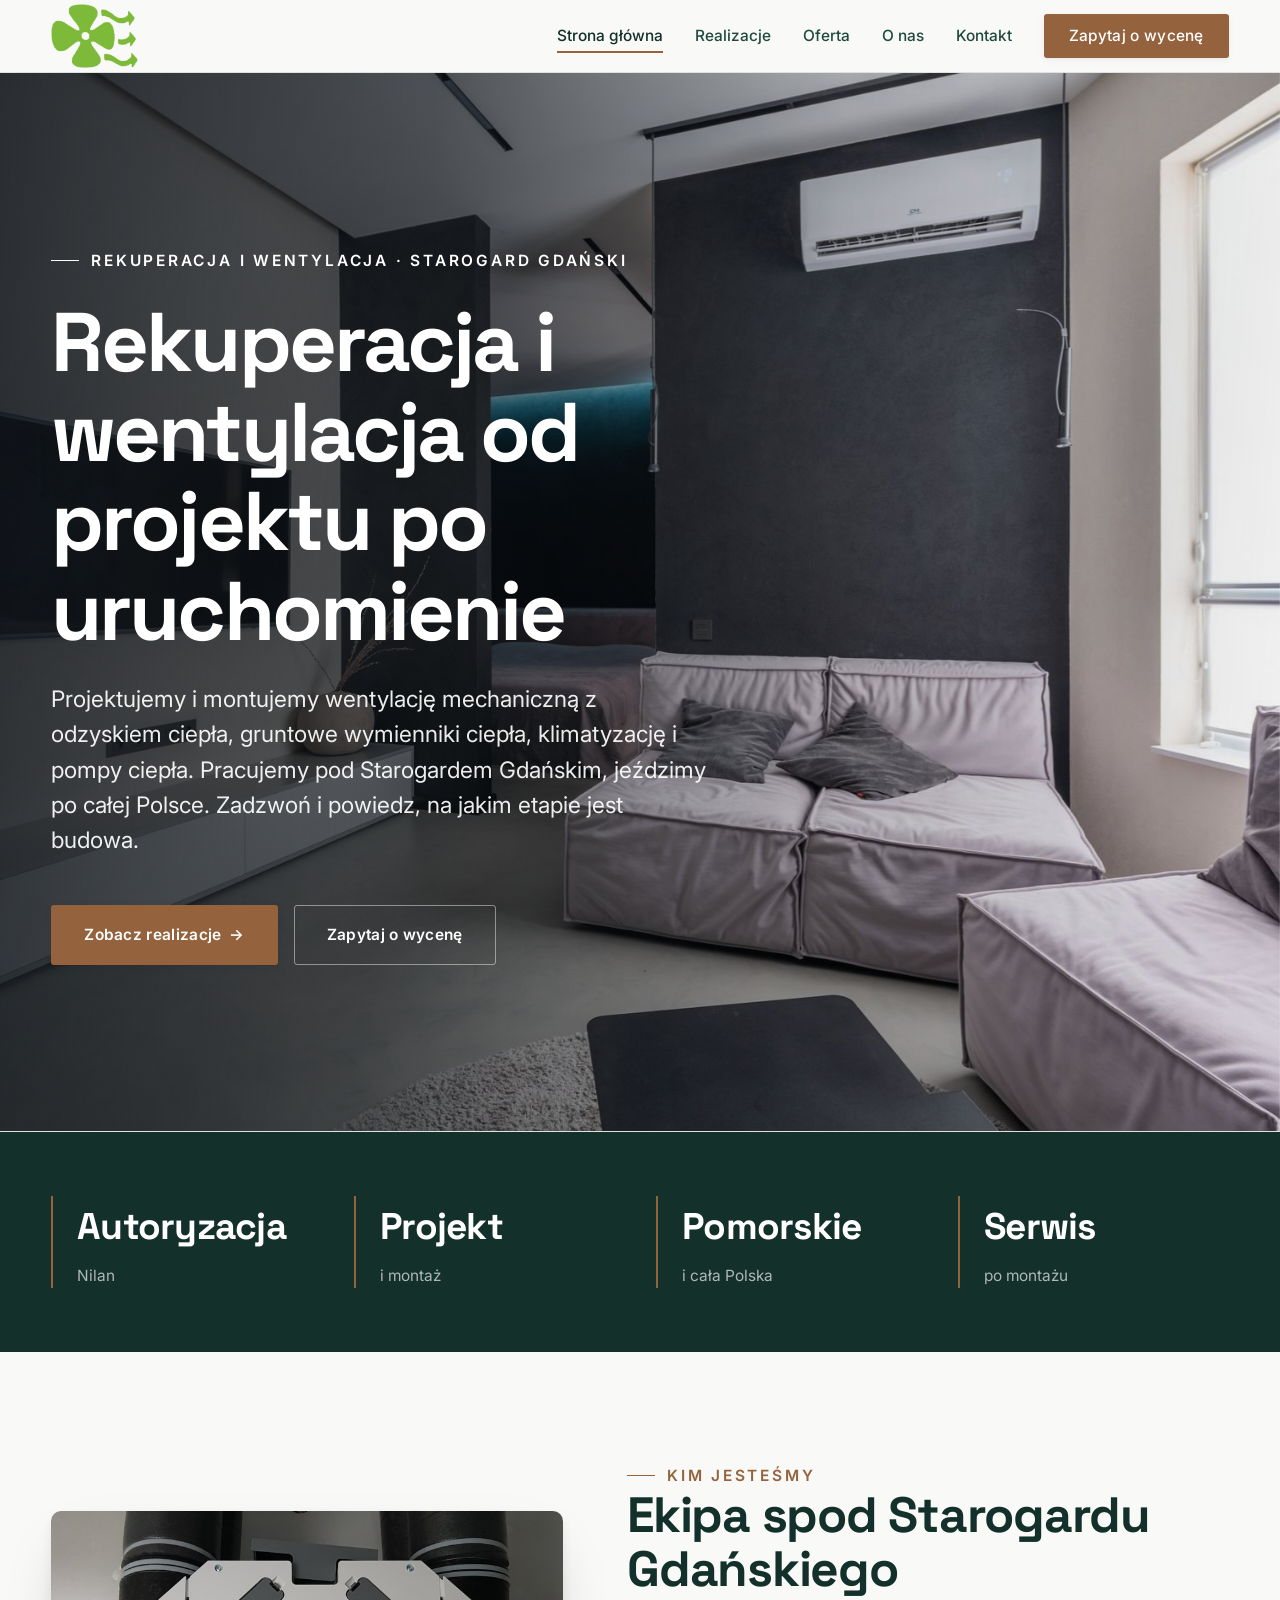
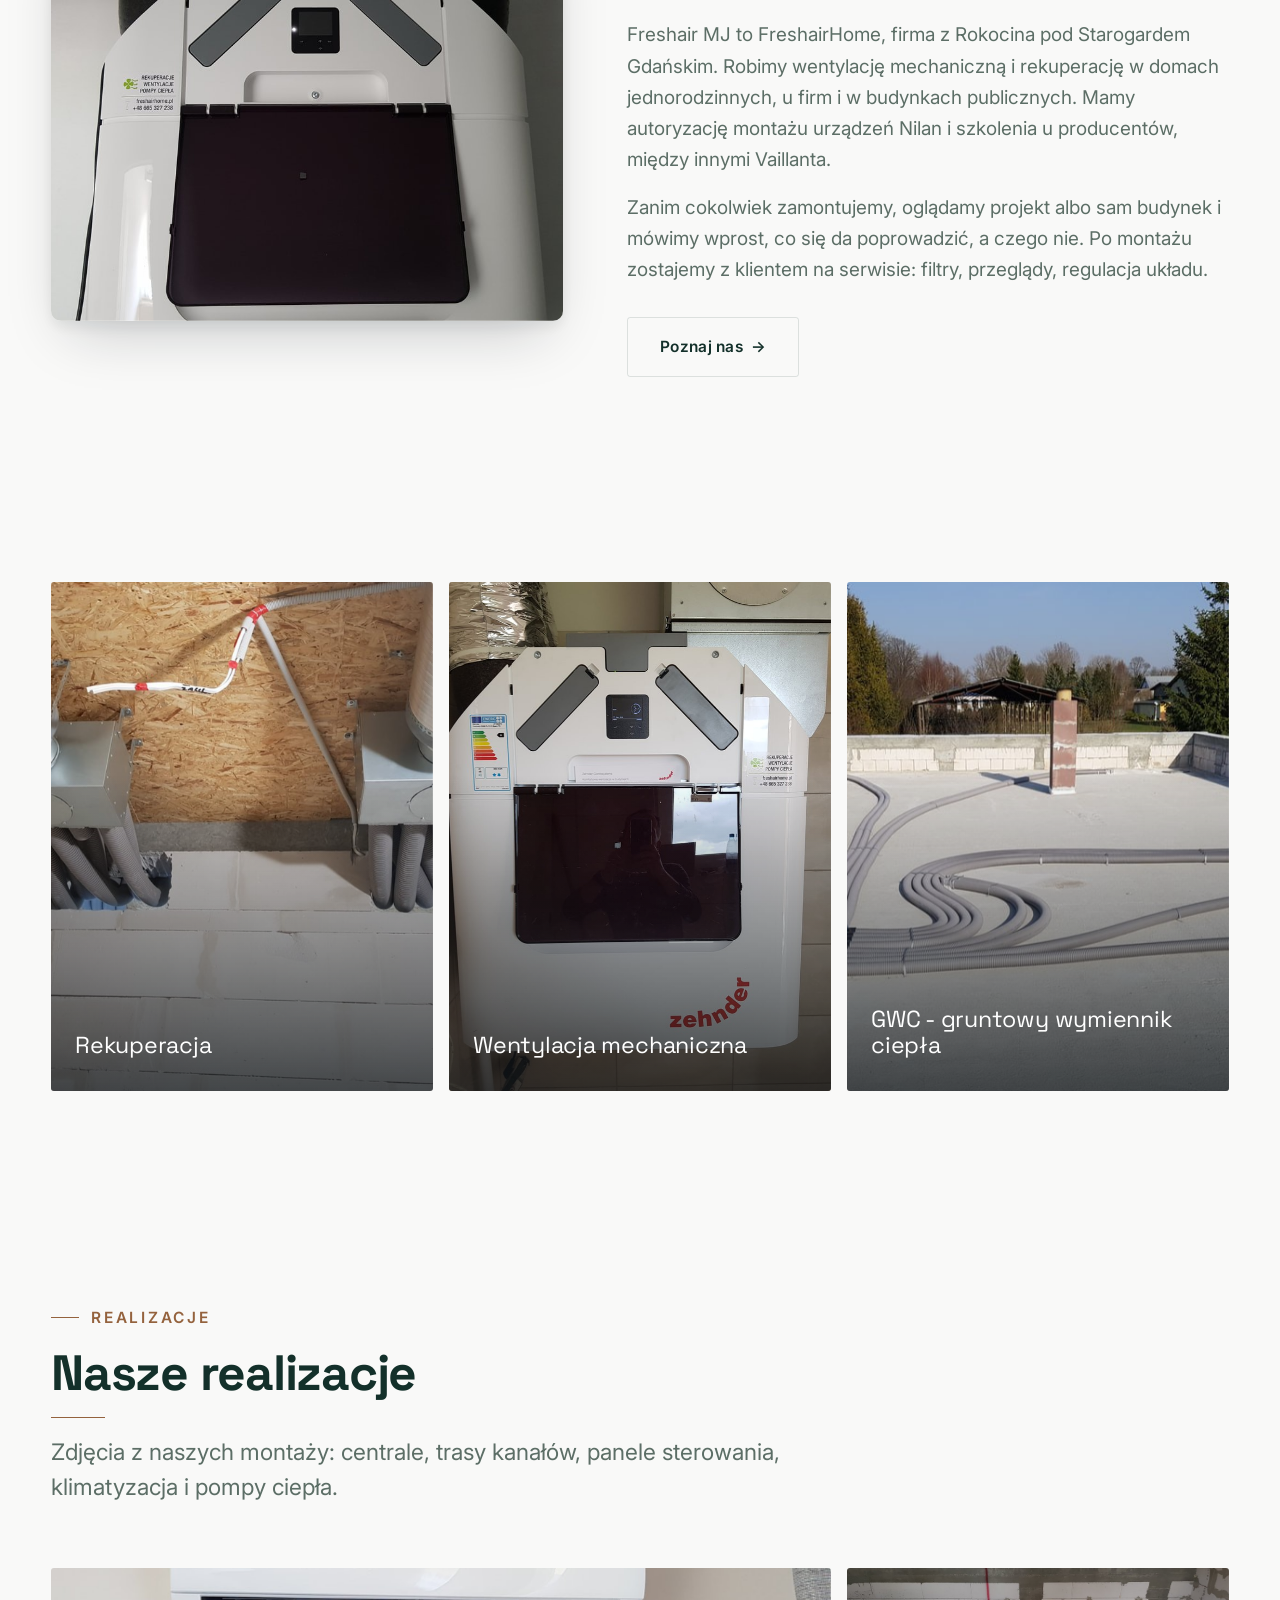
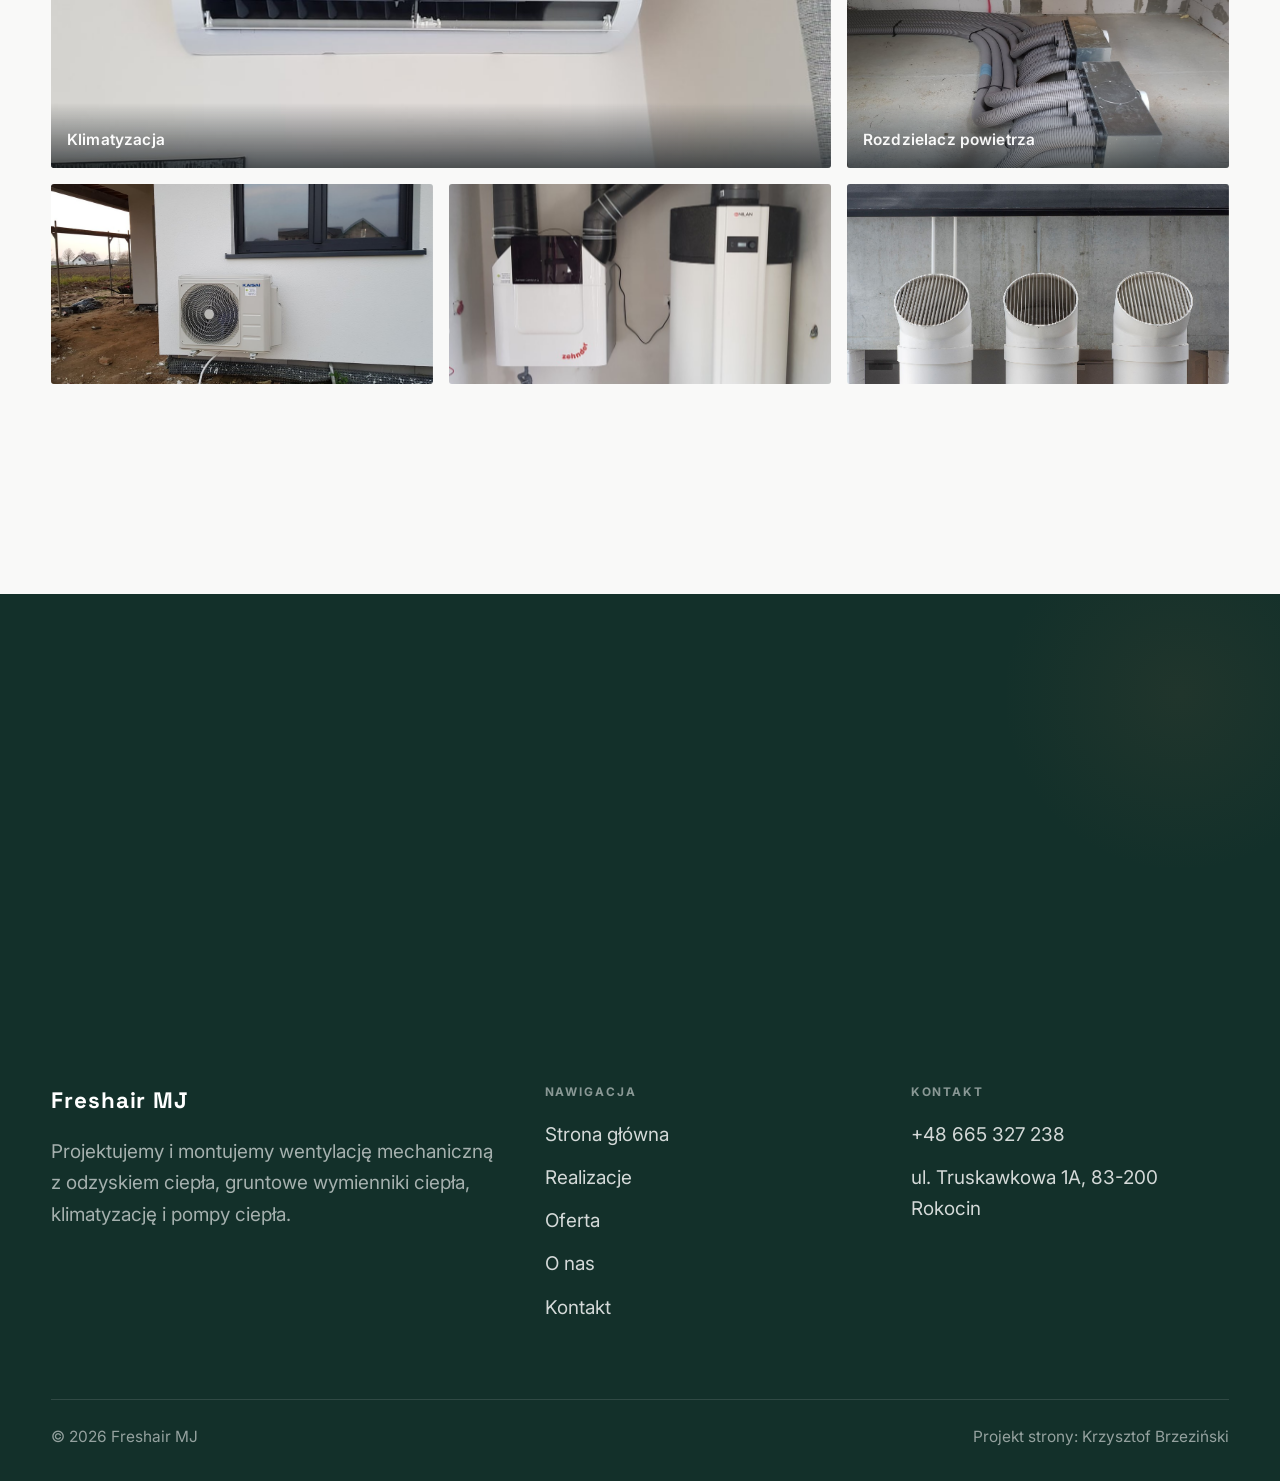
==== index.html @ 2f0b82db "Strona demo: freshair-mj" ====
<!DOCTYPE html>
<html lang="pl">
<head>
<meta charset="UTF-8">
<meta name="viewport" content="width=device-width, initial-scale=1.0">
<title>Freshair MJ - rekuperacja, wentylacja, klimatyzacja · Starogard Gdański</title>
<meta name="description" content="FreshairHome (Przedsiębiorstwo MJ FreshAir) z Rokocina pod Starogardem Gdańskim: projekt i montaż rekuperacji, wentylacji mechanicznej, GWC, klimatyzacji domowej i pomp ciepła. Autoryzowany montaż Nilan, centrale Zehnder. Telefon: +48 665 327 238.">
<link rel="preconnect" href="https://fonts.googleapis.com">
<link rel="preconnect" href="https://fonts.gstatic.com" crossorigin>
<link href="https://fonts.googleapis.com/css2?family=Space+Grotesk:wght@500;600;700&family=Inter:wght@400;500;600&display=swap" rel="stylesheet">
<link rel="stylesheet" href="assets/styles.css">
</head>
<body>

<header class="nav">
  <div class="wrap nav-inner">
    <a class="brand brand-has-logo" href="index.html"><img class="brand-logo" src="img/logo.png" alt="Freshair MJ"></a>
    <nav class="nav-links">
      <a href="index.html" class="active">Strona główna</a>
      <a href="realizacje.html">Realizacje</a>
      <a href="oferta.html">Oferta</a>
      <a href="o-nas.html">O nas</a>
      <a href="kontakt.html">Kontakt</a>
      <a href="kontakt.html" class="btn btn-accent">Zapytaj o wycenę</a>
    </nav>
    <button class="nav-toggle" aria-label="Menu"><span></span><span></span><span></span></button>
  </div>
</header>

<section class="hero-cine">
  <img src="img/hero.jpg" alt="Freshair MJ - Rekuperacja i wentylacja od projektu po uruchomienie">
  <div class="wrap">
    <div class="hero-copy">
      <span class="eyebrow">Rekuperacja i wentylacja · Starogard Gdański</span>
      <h1>Rekuperacja i wentylacja od projektu po uruchomienie</h1>
      <p class="lead">Projektujemy i montujemy wentylację mechaniczną z odzyskiem ciepła, gruntowe wymienniki ciepła, klimatyzację i pompy ciepła. Pracujemy pod Starogardem Gdańskim, jeździmy po całej Polsce. Zadzwoń i powiedz, na jakim etapie jest budowa.</p>
      <div class="hero-actions">
        <a href="realizacje.html" class="btn btn-accent">Zobacz realizacje <span class="arr">→</span></a>
        <a href="kontakt.html" class="btn btn-ghost" style="color:#fff;border-color:rgba(255,255,255,.45)">Zapytaj o wycenę</a>
      </div>
    </div>
  </div>
</section>
<section class="strip" style="padding-block:0">
  <div class="wrap">
    <div class="item reveal"><div class="k">Autoryzacja</div><div class="v">Nilan</div></div>
    <div class="item reveal"><div class="k">Projekt</div><div class="v">i montaż</div></div>
    <div class="item reveal"><div class="k">Pomorskie</div><div class="v">i cała Polska</div></div>
    <div class="item reveal"><div class="k">Serwis</div><div class="v">po montażu</div></div>
  </div>
</section>
<section>
  <div class="wrap split">
    <div class="split-art reveal"><img src="img/g1.jpg" alt="Freshair MJ - realizacja" loading="lazy"></div>
    <div class="split-copy reveal">
      <span class="eyebrow">Kim jesteśmy</span>
      <h2>Ekipa spod Starogardu Gdańskiego</h2>
      <p class="muted">Freshair MJ to FreshairHome, firma z Rokocina pod Starogardem Gdańskim. Robimy wentylację mechaniczną i rekuperację w domach jednorodzinnych, u firm i w budynkach publicznych. Mamy autoryzację montażu urządzeń Nilan i szkolenia u producentów, między innymi Vaillanta.</p>
      <p class="muted">Zanim cokolwiek zamontujemy, oglądamy projekt albo sam budynek i mówimy wprost, co się da poprowadzić, a czego nie. Po montażu zostajemy z klientem na serwisie: filtry, przeglądy, regulacja układu.</p>
      <a href="o-nas.html" class="btn btn-ghost">Poznaj nas <span class="arr">→</span></a>
    </div>
  </div>
</section>
<section class="gateways-band">
  <div class="wrap">
    <div class="gateways">
      <a href="oferta.html" class="gateway reveal"><img src="img/g2.jpg" alt="Rekuperacja" loading="lazy"><span class="g-ttl">Rekuperacja</span></a>
      <a href="oferta.html" class="gateway reveal"><img src="img/g3.jpg" alt="Wentylacja mechaniczna" loading="lazy"><span class="g-ttl">Wentylacja mechaniczna</span></a>
      <a href="oferta.html" class="gateway reveal"><img src="img/g4.jpg" alt="GWC - gruntowy wymiennik ciepła" loading="lazy"><span class="g-ttl">GWC - gruntowy wymiennik ciepła</span></a>
    </div>
  </div>
</section>
<section>
  <div class="wrap">
    <div class="head reveal">
      <span class="eyebrow">Realizacje</span>
      <h2>Nasze realizacje</h2>
      <p>Zdjęcia z naszych montaży: centrale, trasy kanałów, panele sterowania, klimatyzacja i pompy ciepła.</p>
    </div>
    <div class="gallery">
      <div class="tile t-two3 reveal"><img src="img/g5.jpg" alt="Klimatyzacja" loading="lazy"><div class="cap">Klimatyzacja</div></div>
      <div class="tile t-third reveal"><img src="img/g6.jpg" alt="Rozdzielacz powietrza" loading="lazy"><div class="cap">Rozdzielacz powietrza</div></div>
      <div class="tile t-third reveal"><img src="img/g7.jpg" alt="Freshair MJ" loading="lazy"></div>
      <div class="tile t-third reveal"><img src="img/g8.jpg" alt="Freshair MJ" loading="lazy"></div>
      <div class="tile t-third reveal"><img src="img/g9.jpg" alt="Freshair MJ" loading="lazy"></div>
    </div>
    <div style="margin-top:var(--space-7)" class="reveal"><a href="realizacje.html" class="btn btn-accent">Pełna galeria <span class="arr">→</span></a></div>
  </div>
</section>
<section class="cta">
  <div class="wrap">
    <div class="reveal">
      <span class="eyebrow">Współpraca</span>
      <h2>Zacznijmy od krótkiej rozmowy.</h2>
      <p>Napisz lub zadzwoń - powiemy, co i jak, bez zobowiązań.</p>
    </div>
    <div class="cta-actions reveal">
      <a href="kontakt.html" class="btn btn-light">Zapytaj o wycenę <span class="arr">→</span></a>
      <a href="tel:+48665327238" class="btn btn-ghost" style="color:#fff;border-color:rgba(255,255,255,.3)">+48 665 327 238</a>
    </div>
  </div>
</section>

<footer>
  <div class="wrap">
    <div class="foot-grid">
      <div class="foot-brand">
        <div class="name">Freshair MJ</div>
        <p>Projektujemy i montujemy wentylację mechaniczną z odzyskiem ciepła, gruntowe wymienniki ciepła, klimatyzację i pompy ciepła.</p>
      </div>
      <div class="foot-col">
        <h4>Nawigacja</h4>
        <a href="index.html">Strona główna</a>
        <a href="realizacje.html">Realizacje</a>
        <a href="oferta.html">Oferta</a>
        <a href="o-nas.html">O nas</a>
        <a href="kontakt.html">Kontakt</a>
      </div>
      <div class="foot-col">
        <h4>Kontakt</h4>
        <a href="tel:+48665327238">+48 665 327 238</a>
        <p>ul. Truskawkowa 1A, 83-200 Rokocin</p>
      </div>
    </div>
    <div class="foot-bot">
      <span>© 2026 Freshair MJ</span>
      <span>Projekt strony: Krzysztof Brzeziński</span>
    </div>
  </div>
</footer>


<script src="assets/main.js"></script>
</body>
</html>
---- assets/styles.css ----
/* ============================================================
   STOLBASZ — premium, architektoniczny B2B fit-out
   Jasna paleta, zero brązu. System wg premium-web-craft.
   Projekt strony: Krzysztof Brzeziński
   ============================================================ */

:root{
  /* PALETA — jasna, architektoniczna, chłodna */
  --paper:#F2F9F4;          /* główne tło */
  --paper-2:#E0EFE6;        /* sekcje alternatywne (chłodny jasny szary) */
  --paper-3:#E0EFE6;        /* delikatne wypełnienia */
  --ink:#13302A;            /* tekst główny — chłodny grafit */
  --ink-soft:#1F4A3E;       /* nagłówki drugorzędne */
  --muted:#5C6E66;          /* tekst poboczny */
  --line:rgba(19,48,42,.12);/* hairline */
  --accent:#1FA866;         /* stonowany petrol-slate — jedyny akcent */
  --accent-d:#168A52;
  --accent-soft:rgba(31,168,102,.10);
  --dark:#13302A;           /* sekcje ciemne (stopka/CTA) */

  /* ODSTĘPY — skala 4/8 */
  --space-1:4px; --space-2:8px; --space-3:12px; --space-4:16px; --space-5:24px;
  --space-6:32px; --space-7:48px; --space-8:64px; --space-9:96px; --space-10:128px;

  /* TYPOGRAFIA — fluid clamp() (skala podbita 16.07.2026: większe, czytelniejsze litery — uwaga Adama) */
  --text-sm:clamp(.9rem,.87rem + .12vw,1rem);
  --text-base:clamp(1.08rem,1.04rem + .18vw,1.2rem);
  --text-lg:clamp(1.24rem,1.15rem + .34vw,1.44rem);
  --text-h3:clamp(1.34rem,1.22rem + .55vw,1.66rem);
  --text-h2:clamp(2.1rem,1.66rem + 2.1vw,3.1rem);
  --text-h1:clamp(2.9rem,2.1rem + 4vw,5.1rem);

  /* PROMIENIE — architektoniczne, raczej ostre */
  --r-sm:3px; --r-md:6px; --r-lg:10px;

  /* RUCH */
  --ease:cubic-bezier(.25,.46,.45,.94); --dur:.24s;

  /* CIENIE — miękkie, warstwowe */
  --sh-sm:0 1px 2px rgba(16,24,32,.04), 0 2px 8px rgba(16,24,32,.05);
  --sh-md:0 2px 6px rgba(16,24,32,.05), 0 12px 28px -8px rgba(16,24,32,.12);
  --sh-lg:0 6px 14px rgba(16,24,32,.07), 0 26px 56px -18px rgba(16,24,32,.22);

  --hairline:1px solid var(--line);

  --font-display:'Space Grotesk','Inter',sans-serif;
  --font-body:'Inter',sans-serif;
}

*{box-sizing:border-box;margin:0;padding:0}
html{scroll-behavior:smooth}
body{
  font-family:var(--font-body);
  font-size:var(--text-base);
  line-height:1.65;
  color:var(--ink);
  background:var(--paper);
  -webkit-font-smoothing:antialiased;
  text-rendering:optimizeLegibility;
}
img{max-width:100%;display:block}
a{color:inherit;text-decoration:none}

.wrap{width:min(92%,1180px);margin-inline:auto}
section{padding-block:clamp(52px,6.5vw,96px)}

h1,h2,h3{font-family:var(--font-display);font-weight:700;line-height:1.08;letter-spacing:-.02em;color:var(--ink)}
h1{font-size:var(--text-h1);letter-spacing:-.035em}
h2{font-size:var(--text-h2);letter-spacing:-.025em}
h3{font-size:var(--text-h3)}
p{max-width:65ch}

.eyebrow{
  font-family:var(--font-body);
  font-size:var(--text-sm);
  font-weight:600;
  letter-spacing:.18em;
  text-transform:uppercase;
  color:var(--accent);
  display:inline-flex;align-items:center;gap:var(--space-3);
}
.eyebrow::before{content:"";width:28px;height:1px;background:var(--accent);display:inline-block}

.muted{color:var(--muted)}
.lead{font-size:var(--text-lg);line-height:1.55;color:var(--ink-soft);max-width:50ch}

/* ---------- BUTTONS ---------- */
.btn{
  display:inline-flex;align-items:center;gap:var(--space-2);
  font-weight:600;font-size:var(--text-sm);letter-spacing:.02em;
  padding:var(--space-4) var(--space-6);
  border-radius:var(--r-sm);
  transition:transform var(--dur) var(--ease),box-shadow var(--dur) var(--ease),background var(--dur) var(--ease);
  cursor:pointer;border:1px solid transparent;
}
.btn-accent{background:var(--accent);color:#fff;box-shadow:var(--sh-sm)}
.btn-accent:hover{background:var(--accent-d);transform:translateY(-2px);box-shadow:var(--sh-md)}
.btn-accent:active{transform:translateY(0);box-shadow:var(--sh-sm)}
.btn-ghost{background:transparent;color:var(--ink);border-color:var(--line)}
.btn-ghost:hover{border-color:var(--accent);color:var(--accent);transform:translateY(-2px)}
.btn-light{background:#fff;color:var(--ink);box-shadow:var(--sh-sm)}
.btn-light:hover{transform:translateY(-2px);box-shadow:var(--sh-md)}
.btn .arr{transition:transform var(--dur) var(--ease)}
.btn:hover .arr{transform:translateX(4px)}

/* ---------- NAV ---------- */
.nav{
  position:sticky;top:0;z-index:50;
  background:color-mix(in srgb,var(--paper) 88%,transparent);
  backdrop-filter:saturate(140%) blur(10px);
  border-bottom:var(--hairline);
}
.nav-inner{display:flex;align-items:center;justify-content:space-between;height:72px}
.brand{display:flex;flex-direction:column;line-height:1}
.brand .name{font-family:var(--font-display);font-weight:800;font-size:1.35rem;letter-spacing:.04em}
.brand .sub{font-size:.62rem;letter-spacing:.34em;text-transform:uppercase;color:var(--muted);margin-top:5px}
.nav-links{display:flex;align-items:center;gap:var(--space-6)}
.nav-links a{font-size:var(--text-sm);font-weight:500;color:var(--ink-soft);position:relative;padding-block:4px;transition:color var(--dur) var(--ease)}
.nav-links a::after{content:"";position:absolute;left:0;bottom:0;width:0;height:1.5px;background:var(--accent);transition:width var(--dur) var(--ease)}
.nav-links a:hover,.nav-links a.active{color:var(--ink)}
.nav-links a:hover::after,.nav-links a.active::after{width:100%}
.nav-links .btn{padding:var(--space-2) var(--space-5)}
/* przyciski w nav: właściwy kolor (przebij .nav-links a) + bez podkreślenia */
.nav-links a.btn-accent{color:#fff}
.nav-links a.btn-ghost,.nav-links a.btn-light{color:var(--ink)}
.nav-links a.btn::after{display:none}
.nav-toggle{display:none;background:none;border:none;cursor:pointer;flex-direction:column;gap:5px;padding:8px}
.nav-toggle span{width:24px;height:2px;background:var(--ink);transition:var(--dur)}

/* ---------- HERO (split) ---------- */
.hero{position:relative;overflow:hidden;border-bottom:var(--hairline)}
.hero-grid{display:grid;grid-template-columns:1.05fr .95fr;gap:clamp(24px,4vw,60px);align-items:center;
  padding-block:clamp(36px,4.5vw,64px)}
.hero-copy .eyebrow{margin-bottom:var(--space-5)}
.hero-copy h1{margin-bottom:var(--space-5)}
.hero-copy .lead{margin-bottom:var(--space-7)}
.hero-actions{display:flex;flex-wrap:wrap;gap:var(--space-4)}
.hero-art{position:relative;aspect-ratio:4/3;border-radius:var(--r-lg);overflow:hidden;box-shadow:var(--sh-lg)}
.hero-art img{width:100%;height:100%;object-fit:cover}
.hero-art::after{content:"";position:absolute;inset:0;background:linear-gradient(180deg,transparent 55%,rgba(18,24,28,.28))}
.hero-badge{position:absolute;left:var(--space-5);bottom:var(--space-5);z-index:2;
  background:rgba(252,252,251,.94);backdrop-filter:blur(4px);
  border-radius:var(--r-md);padding:var(--space-4) var(--space-5);box-shadow:var(--sh-md);max-width:78%}
.hero-badge strong{display:block;font-family:var(--font-display);font-size:1rem;letter-spacing:-.01em}
.hero-badge span{font-size:var(--text-sm);color:var(--muted)}

/* ---------- HERO duży / kinowy (strona główna) ---------- */
.hero-cine{position:relative;min-height:clamp(560px,82vh,840px);min-height:clamp(560px,82svh,840px);display:flex;align-items:center;overflow:hidden;border-bottom:var(--hairline)}
.hero-cine>img{position:absolute;inset:0;width:100%;height:100%;object-fit:cover;z-index:0}
.hero-cine::after{content:"";position:absolute;inset:0;z-index:1;
  background:linear-gradient(95deg,rgba(13,18,23,.86) 0%,rgba(13,18,23,.64) 32%,rgba(13,18,23,.24) 62%,rgba(13,18,23,.04) 100%)}
.hero-cine .wrap{position:relative;z-index:2;padding-block:var(--space-8)}
.hero-cine .hero-copy{max-width:660px}
.hero-cine .eyebrow{color:#fff;margin-bottom:var(--space-5)}
.hero-cine .eyebrow::before{background:#fff}
.hero-cine h1{color:#fff;margin-bottom:var(--space-5);font-size:clamp(2.9rem,2rem + 4.4vw,5.2rem)}
.hero-cine .lead{color:rgba(255,255,255,.92);max-width:48ch;margin-bottom:var(--space-7)}
.hero-cine .hero-actions{display:flex;flex-wrap:wrap;gap:var(--space-4)}
@media(max-width:680px){
  .hero-cine{min-height:clamp(520px,76vh,640px);min-height:clamp(520px,76svh,640px);align-items:flex-end}
  .hero-cine::after{background:linear-gradient(0deg,rgba(13,18,23,.9) 6%,rgba(13,18,23,.45) 55%,rgba(13,18,23,.25) 100%)}
  .hero-cine .wrap{padding-bottom:var(--space-9)}
}

/* full-bleed hero variant (podstrony) */
.pagehead{position:relative;min-height:46vh;min-height:46svh;display:flex;align-items:flex-end;overflow:hidden;border-bottom:var(--hairline)}
.pagehead img{position:absolute;inset:0;width:100%;height:100%;object-fit:cover}
.pagehead::after{content:"";position:absolute;inset:0;background:linear-gradient(180deg,rgba(18,24,28,.25),rgba(18,24,28,.62))}
.pagehead .wrap{position:relative;z-index:2;padding-block:var(--space-9);color:#fff}
.pagehead h1{color:#fff;max-width:18ch}
.pagehead .eyebrow{color:#fff}
.pagehead .eyebrow::before{background:#fff}
.pagehead p{color:rgba(255,255,255,.86);margin-top:var(--space-4);max-width:54ch}

/* ---------- STRIP (pasek skrótów / liczby) ---------- */
.strip{background:var(--dark);color:#fff}
.strip .wrap{display:grid;grid-template-columns:repeat(4,1fr);gap:var(--space-6);padding-block:var(--space-8)}
.strip .item .k{font-family:var(--font-display);font-size:clamp(1.6rem,1.2rem + 1.4vw,2.4rem);font-weight:800;letter-spacing:-.02em;color:#fff}
.strip .item .v{font-size:var(--text-sm);color:rgba(255,255,255,.66);margin-top:var(--space-2);line-height:1.45}
.strip .item{border-left:2px solid var(--accent);padding-left:var(--space-5)}

/* ---------- SECTION HEAD ---------- */
.head{max-width:48rem;margin-bottom:var(--space-8)}
.head.center{margin-inline:auto;text-align:center}
.head .eyebrow{margin-bottom:var(--space-4)}
.head h2{margin-bottom:var(--space-4)}
.head p{color:var(--muted);font-size:var(--text-lg);line-height:1.55}
.head.center p{margin-inline:auto}

/* ---------- INTRO SPLIT ---------- */
.split{display:grid;grid-template-columns:.92fr 1.08fr;gap:clamp(28px,5vw,80px);align-items:center}
.split.rev{grid-template-columns:1.08fr .92fr}
.split.rev .split-art{order:-1}
.split-art{position:relative;aspect-ratio:5/4;border-radius:var(--r-lg);overflow:hidden;box-shadow:var(--sh-lg)}
.split-art img{width:100%;height:100%;object-fit:cover}
.split-copy h2{margin-bottom:var(--space-5)}
.split-copy p+p{margin-top:var(--space-4)}
.split-copy .btn{margin-top:var(--space-6)}

/* ---------- SERVICES (zakres) ---------- */
.svc-grid{display:grid;grid-template-columns:repeat(auto-fit,minmax(280px,1fr));gap:var(--space-5)}
.svc{background:#fff;border:var(--hairline);border-radius:var(--r-md);padding:var(--space-7) var(--space-6);
  transition:transform var(--dur) var(--ease),box-shadow var(--dur) var(--ease),border-color var(--dur) var(--ease);
  position:relative;overflow:hidden}
.svc::before{content:"";position:absolute;left:0;top:0;width:3px;height:0;background:var(--accent);transition:height var(--dur) var(--ease)}
.svc:hover{transform:translateY(-4px);box-shadow:var(--sh-md);border-color:transparent}
.svc:hover::before{height:100%}
.svc .ic{font-family:var(--font-display);font-size:.8rem;font-weight:700;letter-spacing:.12em;color:var(--accent);margin-bottom:var(--space-4)}
.svc h3{margin-bottom:var(--space-3);font-size:1.22rem}
.svc p{color:var(--muted);font-size:var(--text-base);line-height:1.6}

/* big detailed service rows */
.svc-row{display:grid;grid-template-columns:.8fr 1.2fr;gap:clamp(20px,4vw,60px);align-items:center;padding-block:var(--space-8)}
.svc-row+.svc-row{border-top:var(--hairline)}
.svc-row.rev{grid-template-columns:1.2fr .8fr}
.svc-row.rev .svc-row-art{order:-1}
.svc-row-art{aspect-ratio:4/3;border-radius:var(--r-md);overflow:hidden;box-shadow:var(--sh-md)}
.svc-row-art img{width:100%;height:100%;object-fit:cover}
.svc-row h3{font-size:1.5rem;margin-bottom:var(--space-4)}
.svc-row .num{font-family:var(--font-display);font-size:.85rem;font-weight:700;letter-spacing:.14em;color:var(--accent);display:block;margin-bottom:var(--space-3)}
.svc-row ul{list-style:none;margin-top:var(--space-4);display:flex;flex-direction:column;gap:var(--space-2)}
.svc-row li{position:relative;padding-left:var(--space-5);color:var(--muted);font-size:var(--text-base)}
.svc-row li::before{content:"";position:absolute;left:0;top:.62em;width:8px;height:1px;background:var(--accent)}

/* ---------- GALLERY (realizacje) ---------- */
.gallery{display:grid;grid-template-columns:repeat(12,1fr);gap:var(--space-4);grid-auto-rows:200px}
/* GALERIA MASONRY — pionowe zdjęcia (portrety beauty/wellness) bez przycinania: kolumny, height auto */
.gallery-masonry{column-count:3;column-gap:var(--space-4)}
@media(max-width:900px){.gallery-masonry{column-count:2}}
@media(max-width:560px){.gallery-masonry{column-count:1}}
.gallery-masonry .m-tile{break-inside:avoid;margin:0 0 var(--space-4);padding:0;position:relative;overflow:hidden;border-radius:var(--r-md);border:1px solid var(--line)}
.gallery-masonry .m-tile img{width:100%;height:auto;display:block}
.gallery-masonry .m-tile .cap{position:absolute;left:0;right:0;bottom:0;padding:var(--space-4);color:#fff;background:linear-gradient(0deg,rgba(0,0,0,.55),transparent);font-size:var(--text-sm)}
.gallery-masonry .m-tile .cap small{display:block;font-weight:400;opacity:.78;letter-spacing:.04em;text-transform:uppercase;font-size:.66rem;margin-top:3px}
.tile{position:relative;overflow:hidden;border-radius:var(--r-md);box-shadow:var(--sh-sm);
  transition:transform var(--dur) var(--ease),box-shadow var(--dur) var(--ease)}
.tile img{width:100%;height:100%;object-fit:cover;transition:transform .6s var(--ease)}
.tile:hover{box-shadow:var(--sh-md)}
.tile:hover img{transform:scale(1.05)}
.tile .cap{position:absolute;left:0;right:0;bottom:0;padding:var(--space-5) var(--space-4) var(--space-4);
  background:linear-gradient(transparent,rgba(18,24,28,.78));color:#fff;
  font-size:var(--text-sm);font-weight:600;letter-spacing:.01em;
  opacity:0;transform:translateY(8px);transition:var(--dur) var(--ease)}
.tile:hover .cap{opacity:1;transform:translateY(0)}
.tile .cap small{display:block;font-weight:400;opacity:.78;letter-spacing:.04em;text-transform:uppercase;font-size:.66rem;margin-top:3px}
/* bento spans */
.t-wide{grid-column:span 6}
.t-tall{grid-column:span 6;grid-row:span 2}
.t-std{grid-column:span 6}
.t-third{grid-column:span 4}
.t-two3{grid-column:span 8}

/* ---------- TRUST / WIARYGODNOŚĆ ---------- */
.trust{background:var(--paper-2)}
.trust-grid{display:grid;grid-template-columns:repeat(auto-fit,minmax(240px,1fr));gap:var(--space-5);margin-top:var(--space-7)}
.trust-card{background:#fff;border-radius:var(--r-md);padding:var(--space-7) var(--space-6);box-shadow:var(--sh-sm);border-top:3px solid var(--accent)}
.trust-card .big{font-family:var(--font-display);font-size:clamp(1.8rem,1.3rem + 1.6vw,2.6rem);font-weight:800;letter-spacing:-.02em;color:var(--ink);line-height:1}
.trust-card h3{font-size:1.12rem;margin:var(--space-3) 0 var(--space-2)}
.trust-card p{color:var(--muted);font-size:var(--text-base);line-height:1.55}

/* ---------- CTA band ---------- */
.cta{background:var(--dark);color:#fff;position:relative;overflow:hidden}
.cta .wrap{display:grid;grid-template-columns:1.4fr .6fr;gap:var(--space-7);align-items:center;position:relative;z-index:2}
.cta h2{color:#fff;max-width:20ch}
.cta p{color:rgba(255,255,255,.74);margin-top:var(--space-4)}
.cta-actions{display:flex;flex-direction:column;gap:var(--space-3);align-items:flex-start}
.cta::before{content:"";position:absolute;right:-80px;top:-80px;width:360px;height:360px;border-radius:50%;
  background:radial-gradient(circle,var(--accent-soft),transparent 70%)}

/* ---------- CONTACT ---------- */
.contact-grid{display:grid;grid-template-columns:.85fr 1.15fr;gap:clamp(28px,4vw,56px);align-items:start}
.info-list{display:flex;flex-direction:column;gap:var(--space-2)}
.info-row{display:flex;gap:var(--space-4);align-items:flex-start;padding-block:var(--space-4);border-bottom:var(--hairline)}
.info-row .ic{flex:none;width:42px;height:42px;display:grid;place-items:center;border-radius:50%;
  background:var(--accent-soft);color:var(--accent);font-size:1.05rem}
.info-row .lbl{font-size:.72rem;letter-spacing:.14em;text-transform:uppercase;color:var(--muted)}
.info-row .val{font-weight:600;font-size:var(--text-base);margin-top:2px}
.info-row a.val:hover{color:var(--accent)}
.map{border:none;border-radius:var(--r-lg);box-shadow:var(--sh-md);width:100%;height:100%;min-height:380px;filter:grayscale(.2) contrast(1.02)}
.form{background:#fff;border:var(--hairline);border-radius:var(--r-lg);padding:clamp(24px,3vw,40px);box-shadow:var(--sh-sm)}
.form .fld{margin-bottom:var(--space-5)}
.form label{display:block;font-size:var(--text-sm);font-weight:600;margin-bottom:var(--space-2)}
.form input,.form textarea{width:100%;font-family:inherit;font-size:var(--text-base);color:var(--ink);
  padding:var(--space-4);border:var(--hairline);border-radius:var(--r-sm);background:var(--paper);transition:border-color var(--dur)}
.form input:focus,.form textarea:focus{outline:none;border-color:var(--accent);background:#fff}
.form textarea{resize:vertical;min-height:120px}
.form .note{font-size:var(--text-sm);color:var(--muted);margin-top:var(--space-3)}

/* ---------- FOOTER ---------- */
footer{background:var(--dark);color:#fff;padding-block:var(--space-9) var(--space-6)}
.foot-grid{display:grid;grid-template-columns:1.4fr 1fr 1fr;gap:var(--space-7);margin-bottom:var(--space-8)}
.foot-brand .name{font-family:var(--font-display);font-weight:800;font-size:1.4rem;letter-spacing:.04em}
.foot-brand p{color:rgba(255,255,255,.62);margin-top:var(--space-4);font-size:var(--text-base);max-width:38ch}
.foot-col h4{font-size:.74rem;letter-spacing:.16em;text-transform:uppercase;color:rgba(255,255,255,.5);margin-bottom:var(--space-4)}
.foot-col a,.foot-col p{display:block;color:rgba(255,255,255,.82);font-size:var(--text-base);margin-bottom:var(--space-3)}
.foot-col a:hover{color:#fff}
.foot-bot{border-top:1px solid rgba(255,255,255,.12);padding-top:var(--space-5);display:flex;justify-content:space-between;flex-wrap:wrap;gap:var(--space-3);
  font-size:var(--text-sm);color:rgba(255,255,255,.55)}
.foot-bot a:hover{color:#fff}

/* ---------- REVEAL ---------- */
.reveal{opacity:0;transform:translateY(22px);transition:opacity .6s var(--ease),transform .6s var(--ease)}
.reveal.in{opacity:1;transform:none}

/* ---------- RESPONSIVE ---------- */
@media(max-width:920px){
  .hero-grid,.split,.split.rev,.svc-row,.svc-row.rev,.cta .wrap,.contact-grid,.foot-grid{grid-template-columns:1fr}
  .split.rev .split-art,.svc-row.rev .svc-row-art{order:0}
  .hero-art{aspect-ratio:16/10;max-height:420px}
  .strip .wrap{grid-template-columns:repeat(2,1fr);gap:var(--space-7)}
  .gallery{grid-auto-rows:180px}
  .t-wide,.t-tall,.t-std,.t-third,.t-two3{grid-column:span 6}
  .t-tall{grid-row:span 1}
  .cta-actions{flex-direction:row;flex-wrap:wrap}
  .foot-grid{gap:var(--space-6)}
}
@media(max-width:680px){
  .nav-links{position:fixed;inset:72px 0 auto 0;background:var(--paper);flex-direction:column;align-items:stretch;
    gap:0;padding:var(--space-4) 6%;border-bottom:var(--hairline);box-shadow:var(--sh-md);
    transform:translateY(-120%);transition:transform var(--dur) var(--ease)}
  .nav-links.open{transform:translateY(0)}
  .nav-links a{padding-block:var(--space-4);border-bottom:var(--hairline)}
  .nav-links .btn{margin-top:var(--space-3);justify-content:center}
  .nav-toggle{display:flex}
  .strip .wrap{grid-template-columns:1fr}
  .gallery{grid-template-columns:repeat(6,1fr)}
  .foot-grid{grid-template-columns:1fr}
}
@media(prefers-reduced-motion:reduce){
  *{animation-duration:.01ms!important;transition:none!important}
  .reveal{opacity:1!important;transform:none!important}
  html{scroll-behavior:auto}
}

/* ============================================================
   PREMIUM LAYER — destylat deep-researchu branż (anty-AI, spokój).
   Zmienne STOLBASZ (--accent/--ink/--paper/--line/--dark). Ruch ledwo
   zauważalny, krzywa cubic-bezier(.16,.84,.44,1); prefers-reduced-motion
   pokryte blanketem wyżej. Karty hairline zamiast cieni = #1 sygnał „nie-AI".
   ============================================================ */

/* więcej oddechu między sekcjami (liderzy: 110-130px) */
section{padding-block:clamp(64px,8vw,128px)}

/* 1) Aksamitny reveal — dłuższa, miękka krzywa zamiast „skoku" */
.reveal{transition:opacity .9s cubic-bezier(.16,.84,.44,1),transform .9s cubic-bezier(.16,.84,.44,1);will-change:opacity,transform}
/* stagger TYLKO w galerii (tam pozycja = porządek dzieci) */
.gallery .reveal:nth-child(2){transition-delay:.07s}
.gallery .reveal:nth-child(3){transition-delay:.14s}
.gallery .reveal:nth-child(4){transition-delay:.21s}
.gallery .reveal:nth-child(5){transition-delay:.28s}
.gallery .reveal:nth-child(6){transition-delay:.35s}

/* 2) Hero STATYCZNY na .hero-cine — Ken Burns CAŁKIEM WYŁĄCZONY 26.06 (3. zgłoszenie Szymona).
   GENEZA: animowanie scale na <img> hero z teksturami (cegły/framugi) re-samplinguje obraz
   klatka po klatce → na części ekranów drobne drganie/shimmer = „heroshot się trzęsie".
   translateY usunięto wcześniej, scale-only + will-change/GPU NIE wystarczyły do GWARANCJI gładkości.
   Krzysztof zażądał pewności („make sure, że błąd się nie pojawi") > efekt. Zero animacji = 0% drgania.
   Delikatny zoom zostaje TYLKO w pełnoekranowych hero gastro/studio (hg-bg/hs-bg — tło, inny
   mechanizm, chwalone, nigdy nie zgłaszane). NIE wracać do KB na .hero-cine bez realnego testu
   na sprzęcie klienta — to ryzyko regresji „trzęsienia”. */
/* BEZPIECZNY "wow" na hero = jednorazowy FADE-IN (opacity), nie zoom.
   opacity nie dotyka bitmapy → gładkie na KAŻDYM zdjęciu/ekranie/GPU, zero ryzyka migotania.
   Geometryczny ruch (scale/translate) na .hero-cine jest ZAKAZANY (bramka pilnuje). */
@keyframes heroFade{from{opacity:0}to{opacity:1}}
.hero-cine>img{transform:none;animation:heroFade 1.1s ease-out both}

/* 3) Akcentowy hairline pod nagłówkiem sekcji, który „rysuje się" przy wejściu */
.head h2{position:relative;padding-bottom:18px}
.head h2::after{content:"";position:absolute;left:0;bottom:0;height:1px;width:0;background:var(--accent);transition:width 1s cubic-bezier(.16,.84,.44,1) .15s}
.head.center h2::after{left:50%;transform:translateX(-50%)}
.head.reveal.in h2::after,.head.center.reveal.in h2::after{width:54px}

/* 4) Karty HAIRLINE zamiast cieni/zaokrągleń (najmocniejszy anty-AI detal) */
.svc{background:transparent;border:1px solid var(--line);border-radius:var(--r-sm);box-shadow:none}
.svc:hover{box-shadow:none;border-color:var(--accent);transform:translateY(-3px)}
.trust-card{background:transparent;box-shadow:none;border:1px solid var(--line);border-top:2px solid var(--accent);border-radius:var(--r-sm)}
.tile{box-shadow:none;border-radius:var(--r-sm)}
.tile:hover{box-shadow:none}

/* 5) Sticky-nav kondensuje się po przewinięciu (sygnał dopracowania) */
.nav{transition:box-shadow .4s ease,background .4s ease}
.nav.is-stuck{box-shadow:0 1px 0 var(--line),0 14px 30px -24px rgba(0,0,0,.45)}
.nav-inner{transition:height .35s var(--ease)}
.nav.is-stuck .nav-inner{height:60px}

/* 6) MANIFESTO — pełnoekranowy cytat-bohater (zastępuje generyczne „Dlaczego my") */
.manifesto{background:var(--paper-2);text-align:center}
.manifesto .wrap{max-width:60rem}
.manifesto p{font-family:var(--font-display);font-style:italic;font-size:clamp(1.6rem,1rem + 2.4vw,2.8rem);line-height:1.32;color:var(--ink-soft);margin-inline:auto;max-width:26ch;position:relative;padding-top:var(--space-8)}
.manifesto p::before{content:"";position:absolute;top:0;left:50%;transform:translateX(-50%);width:54px;height:1px;background:var(--accent)}
.manifesto p span{color:var(--accent);font-style:italic}

/* 7) GATEWAYS — 3 duże bramy-zdjęcia (zamiast paska menu usług) */
.gateways{display:grid;grid-template-columns:repeat(3,1fr);gap:var(--space-4)}
.gateway{position:relative;aspect-ratio:3/4;overflow:hidden;border-radius:var(--r-sm);display:block}
.gateway img{width:100%;height:100%;object-fit:cover;transition:transform .8s var(--ease),filter .5s var(--ease)}
.gateway::after{content:"";position:absolute;inset:0;background:linear-gradient(180deg,transparent 38%,rgba(18,24,28,.74))}
.gateway:hover img{transform:scale(1.05);filter:brightness(1.05)}
.gateway .g-ttl{position:absolute;left:0;right:0;bottom:0;z-index:2;padding:var(--space-6) var(--space-5);color:#fff;font-family:var(--font-display);font-size:1.45rem;letter-spacing:-.01em;line-height:1.15}
.gateway .g-ttl small{display:block;font-family:var(--font-body);font-size:var(--text-sm);font-weight:400;opacity:.82;letter-spacing:.03em;margin-top:5px}
@media(max-width:760px){.gateways{grid-template-columns:1fr}.gateway{aspect-ratio:16/10}}

/* 8) LOGO klienta w nagłówku (gdy podane --logo) */
/* 52px domyślnie (feedback Bartka 06.07.2026: 40px ginęło, uwaga padła 3x; ~56px sprawdzone na żywym demie anna-borowiec-makeup) */
.brand-logo{height:64px;width:auto;max-width:300px;object-fit:contain;display:block}
.nav.is-stuck .brand-logo{height:52px}
@media(max-width:680px){.brand-logo{height:46px;max-width:210px}}


/* === RWD: nagłówki na wąskich ekranach (dodane 17.07.2026 razem z fixem clamp) ===
   Po przywróceniu działania clamp() dolna granica --text-h1 (2.9rem) rozpychała
   dokument przy długich polskich słowach na telefonach. Tu ją zjeżdżamy. */
@media (max-width:560px){
  :root{
    --text-h1:clamp(1.9rem, 1.15rem + 4.4vw, 2.7rem);
    --text-h2:clamp(1.5rem, 1rem + 3vw, 2.1rem);
  }
  .hero-cine h1{font-size:clamp(1.9rem, 1.15rem + 4.4vw, 2.7rem)}
  h1,h2{overflow-wrap:break-word}
}

/* GODZINY (godziny_grid z briefu) — dzień po lewej, godziny po prawej. Wcześniej BRAK stylu
   powodował sklejenie "Poniedziałek-Piątek8:00-20:00" (dodane 2026-07-21). Neutralne dla dem bez grafiku. */
.godz{display:flex;flex-direction:column;gap:2px;max-width:440px;margin-top:8px}
.godz-row{display:flex;justify-content:space-between;align-items:baseline;gap:24px;padding:10px 0;border-bottom:1px solid var(--line)}
.godz-row:last-child{border-bottom:0}
.godz-row b{font-weight:600;color:var(--ink)}
.godz-row span{color:var(--muted);white-space:nowrap}

/* === MOTION LAYER v2 (silnik) === */
/* ============================================================
   MOTION LAYER v2 — warstwa RUCHU wspólna dla wszystkich rodzin (2026-07-26)
   ------------------------------------------------------------
   PO CO: dema były technicznie poprawne, ale statyczne („za mało efektowne",
   K. 26.07). Ta warstwa dokłada to, co dziś odróżnia stronę premium od
   porządnej: maskowane wejście nagłówków, zdjęcia odsłaniane kurtyną + zoom-out,
   parallax sterowany scrollem (CSS scroll-driven, zero JS w pętli scrolla),
   płynne przejścia MIĘDZY podstronami (View Transitions), stagger siatek.

   ZASADY BEZPIECZEŃSTWA (wynikają z realnych wpadek — NIE łamać):
   1. ⛔ ZERO ruchu geometrycznego na `.hero-cine>img` — skalowanie teksturowanej
      bitmapy = shimmer („heroshot się trzęsie", 3x Szymon). Hero rusza się TYLKO
      tekstem i tylko raz. Bramka predeploy tego pilnuje.
   2. Stan początkowy (ukrycie) ustawia ZAWSZE JavaScript przez klasę `.mt-on`
      na <html>. Bez JS / przy błędzie JS strona wygląda dokładnie jak przed tą
      warstwą — nigdy pusty ekran (wpadka Zmalovane 29.06).
   3. Używamy osobnych właściwości `scale:` / `translate:` zamiast `transform:` —
      dzięki temu wejście NIE kasuje istniejących hoverów (które jadą na transform).
   4. Każdy efekt „drogi" (parallax) tylko desktop + tylko gdy przeglądarka umie
      scroll-driven animations. Mobile dostaje sam fade/mask (bateria, jank).
   5. prefers-reduced-motion wyłącza wszystko (blanket w base.css + własne guardy).
   ============================================================ */

:root{
  --mt-ease:cubic-bezier(.16,.84,.44,1);
  --mt-step:70ms;          /* odstęp między kolejnymi elementami siatki */
}

/* ---------- 1) STAGGER — kolejne elementy siatki wchodzą po sobie ----------
   JS ustawia --i (numer w grupie). Podbita specyficzność (:nth-child(n)) bije
   sztywne delaye galerii z base.css, nie ruszając tamtego pliku. */
.reveal{transition-delay:calc(var(--i,0) * var(--mt-step))}
.gallery .reveal:nth-child(n),
.gateways .reveal:nth-child(n),
.svc-grid .reveal:nth-child(n){transition-delay:calc(var(--i,0) * var(--mt-step))}

/* dłuższy, bardziej „aksamitny" dojazd + delikatny zoom-out całej karty */
.mt-on .reveal{transition-duration:1s,1s}

/* ---------- 2) NAGŁÓWKI — wjazd linia po linii zza maski ----------
   JS dzieli tekst na realne linie (po pomiarze) i owija w .mt-line>i.
   Efekt „szuflady": litery wjeżdżają z dołu, obcięte krawędzią linii. */
.mt-lines .mt-line{display:block;overflow:hidden;padding-bottom:.08em;margin-bottom:-.08em}
.mt-lines .mt-line > i{
  display:block;font-style:inherit;
  translate:0 108%;
  transition:translate 1.05s var(--mt-ease) var(--mt-d,0s);
}
.mt-lines.mt-in .mt-line > i{translate:0 0}

/* wariant awaryjny (nagłówek ma zagnieżdżony markup → nie dzielimy na linie) */
.mt-fade{opacity:0;translate:0 18px;transition:opacity .9s var(--mt-ease) var(--mt-d,0s),translate .9s var(--mt-ease) var(--mt-d,0s)}
.mt-fade.mt-in{opacity:1;translate:0 0}

/* ---------- 3) ZDJĘCIA — odsłanianie „kurtyną" + zoom-out do naturalnej skali ----
   clip-path jedzie od dołu do góry, jednocześnie obraz schodzi z 1.10 do 1.
   Uwaga: `scale:` (nie transform) → hover .tile:hover img{transform:scale(1.05)}
   nadal działa i nie kłóci się z wejściem. */
.mt-on .mt-ph > img,
.mt-on .mt-ph > picture > img{
  clip-path:inset(0 0 100% 0);
  scale:1.10;
  transition:clip-path 1.15s var(--mt-ease) var(--mt-d,0s),
             scale 1.6s var(--mt-ease) var(--mt-d,0s);
}
.mt-on .mt-ph.in > img,
.mt-on .in .mt-ph > img,
.mt-on .mt-ph.mt-in > img,
.mt-on .mt-ph.in > picture > img,
.mt-on .in .mt-ph > picture > img{clip-path:inset(0 0 0 0);scale:1}

/* podpis kafla — delikatnie widoczny od razu, pełny na hover (mniej „martwych" kafli) */
.mt-on .tile .cap{opacity:.001}
.mt-on .tile.in .cap{opacity:.9;translate:0 0;transform:none}
.mt-on .tile.in:hover .cap{opacity:1}

/* ---------- 4) PARALLAX — sterowany scrollem, natywnym CSS (bez JS) ----------
   animation-timeline:view() = przeglądarka sama liczy postęp elementu w oknie.
   Zero listenerów scrolla → zero janku. Desktop only, tylko gdy wspierane. */
@supports (animation-timeline: view()){
  @media (prefers-reduced-motion:no-preference) and (min-width:900px){
    .mt-para{overflow:hidden}
    .mt-para > img{
      height:114%;
      position:relative;top:-7%;
      animation:mtPara linear both;
      animation-timeline:view();
      animation-range:cover 0% cover 100%;
      will-change:translate;
    }
    @keyframes mtPara{from{translate:0 -4.5%}to{translate:0 4.5%}}

    /* sekcje wchodzą z lekkim „oddechem" — zanika przy wyjeździe z ekranu */
    .mt-breathe{
      animation:mtBreathe linear both;
      animation-timeline:view();
      animation-range:entry 0% entry 70%;
    }
    @keyframes mtBreathe{from{opacity:.35}to{opacity:1}}
  }
}

/* ---------- 4b) ŻYWY NAGŁÓWEK — przenikanie kadrów ----------
   Warstwy leżą DOKŁADNIE na zdjęciu hero i różnią się tylko przezroczystością.
   ⛔ Żadnego scale/translate — to skalowanie bitmapy dawało migotanie na teksturach.
   Warstwy wstawia JS; bez niego nic się nie dzieje i nagłówek jest statyczny jak dotąd. */
.mt-hero-layer{
  position:absolute;inset:0;width:100%;height:100%;
  object-fit:cover;object-position:inherit;
  opacity:0;transition:opacity 1.6s ease-in-out;
  pointer-events:none;z-index:1;
}
/* ⚠️ KONIECZNE: warstwa jest zwykłym <img> wewnątrz hero, więc łapie ją reguła
   `.hero-cine > img{animation:heroFade both}` z base.css. Animacja CSS ma pierwszeństwo przed
   zwykłymi deklaracjami — trzymała przezroczystość na klatce startowej i przenikanie nie działało.
   Zdejmujemy JEDYNIE to jednorazowe pojawienie się (heroFade), celowo BEZ !important, żeby
   rodziny z delikatnym zoomem tła (gastro/auto/dom/studio) mogły go warstwie przekazać. */
.hero-cine > img.mt-hero-layer{animation:none}
.mt-hero-layer.mt-show{opacity:1}
/* gdy pokazujemy kadr z rotacji, oryginalne zdjęcie zostaje pod spodem (nigdy nie znika
   całkowicie — gdyby warstwa nie doszła, pod spodem zawsze jest pełne zdjęcie) */
img[data-rotate].mt-under{opacity:1}
/* treść nagłówka musi zostać NAD warstwami */
.hero-cine > .wrap,.hero-cine .hero-copy,
.hg-copy,.ha-copy,.hd-copy,.hs-copy,.hf-copy,.hk-copy,.hero-spa .wrap{position:relative;z-index:3}
@media(prefers-reduced-motion:reduce){
  .mt-hero-layer{display:none}
}

/* ---------- 5) PRZEJŚCIA MIĘDZY PODSTRONAMI (View Transitions) ----------
   Klik w menu przestaje być białym mignięciem — strony przenikają, a pasek
   nawigacji zostaje w miejscu (nazwany element). Przeglądarki bez wsparcia
   nawigują normalnie — zero ryzyka. */
@view-transition{navigation:auto}
@media (prefers-reduced-motion:no-preference){
  ::view-transition-old(root){animation:mtVtOut .26s ease both}
  ::view-transition-new(root){animation:mtVtIn .42s var(--mt-ease) both}
  @keyframes mtVtOut{from{opacity:1}to{opacity:0}}
  @keyframes mtVtIn{from{opacity:0}to{opacity:1}}
}
.nav{view-transition-name:mt-nav}
footer{view-transition-name:mt-foot}

/* ---------- 6) PASEK POSTĘPU CZYTANIA — 2px w kolorze marki ----------
   Też scroll-driven (bez JS). Wstawiany przez JS tylko gdy przeglądarka umie. */
.mt-progress{
  position:fixed;top:0;left:0;z-index:60;
  height:2px;width:100%;
  background:var(--accent);
  transform-origin:0 50%;
  scale:0 1;
  pointer-events:none;
}
@supports (animation-timeline: scroll()){
  .mt-progress{animation:mtProg linear both;animation-timeline:scroll(root block)}
  @keyframes mtProg{from{scale:0 1}to{scale:1 1}}
}

/* ---------- 7) PRZYCISKI — przelot światła + magnes (JS) ----------
   Nakładka jest przezroczysta i przelotowa → NIE zmienia kontrastu tekstu
   (kontrasty WCAG policzone dla wszystkich rodzin zostają w mocy). */
.btn{position:relative;overflow:hidden;isolation:isolate}
.btn::after{
  content:"";position:absolute;inset:0;z-index:-1;pointer-events:none;
  background:linear-gradient(100deg,transparent 32%,rgba(255,255,255,.20) 50%,transparent 68%);
  translate:-120% 0;
}
@media (prefers-reduced-motion:no-preference){
  .btn:hover::after{translate:120% 0;transition:translate .75s var(--mt-ease)}
}
.btn{transition:transform var(--dur) var(--ease),box-shadow var(--dur) var(--ease),
               background var(--dur) var(--ease),translate .25s ease-out}

/* ---------- 8) LINKI NAWIGACJI / LISTY — mikro-detale ---------- */
.mt-on .svc,.mt-on .trust-card{transition:transform .5s var(--mt-ease),border-color .35s ease,box-shadow .35s ease}
.mt-on .svc:hover{transform:translateY(-4px)}

/* kotwice nie chowają się pod przyklejonym paskiem */
:target,[id]{scroll-margin-top:96px}

/* ---------- 9) LICZBY (count-up) ---------- */
.mt-num{font-variant-numeric:tabular-nums}

/* ---------- 10) WYŁĄCZNIK GLOBALNY ----------
   Gdy user woli mniej ruchu — zdejmujemy wszystko, łącznie ze scroll-driven
   (blanket z base.css nie obejmuje animation-timeline). */
@media (prefers-reduced-motion:reduce){
  .mt-lines .mt-line > i{translate:0 0}
  .mt-fade{opacity:1;translate:0 0}
  .mt-on .mt-ph > img,.mt-on .mt-ph > picture > img{clip-path:none;scale:1}
  .mt-para > img{animation:none;height:100%;top:0}
  .mt-breathe{animation:none}
  .mt-progress{display:none}
  .mt-on .tile .cap{opacity:0}
}


/* === auto-paleta ze zdjęć klienta (dopasowanie do estetyki socials) === */
:root{--accent:#94623D;--accent-d:#744A2A;--accent-soft:rgba(148,98,61,0.10);--paper:#F9F9F8;--paper-2:#EFEEED;--paper-3:#E8E7E5;}
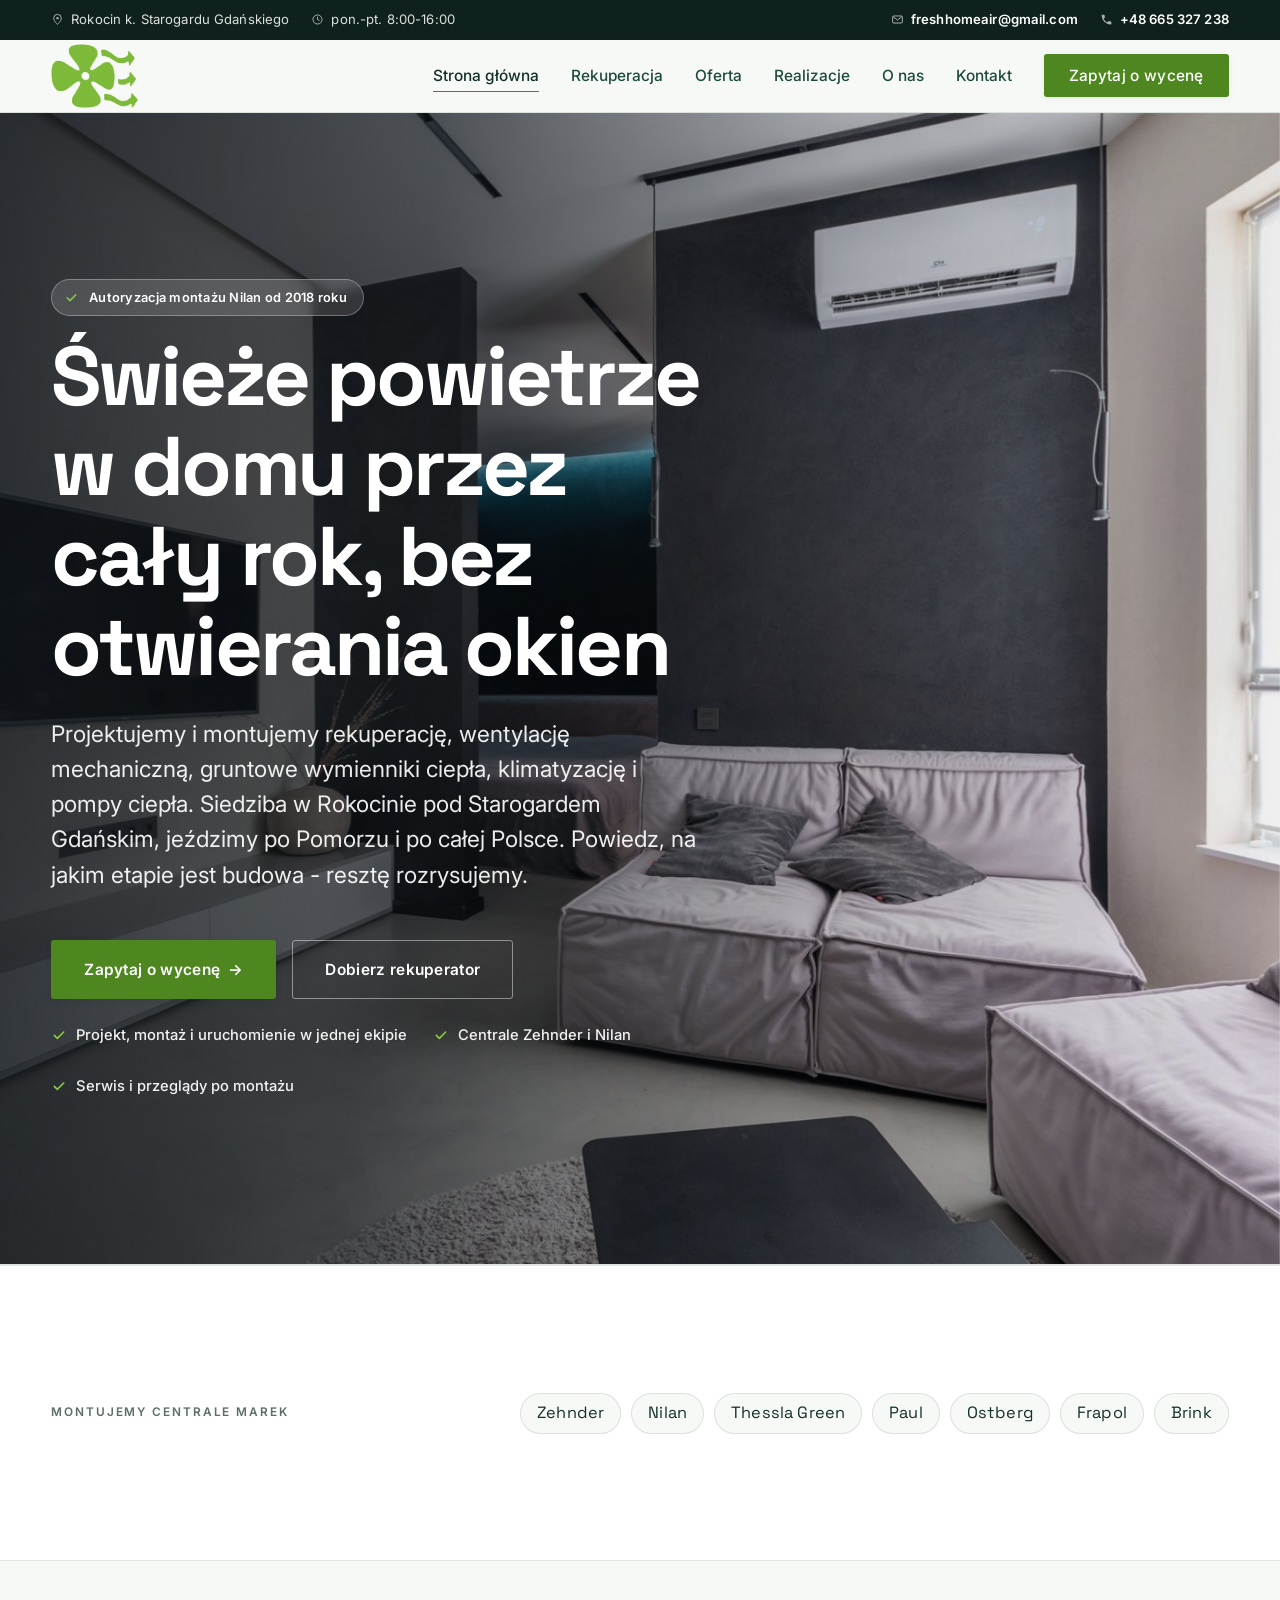
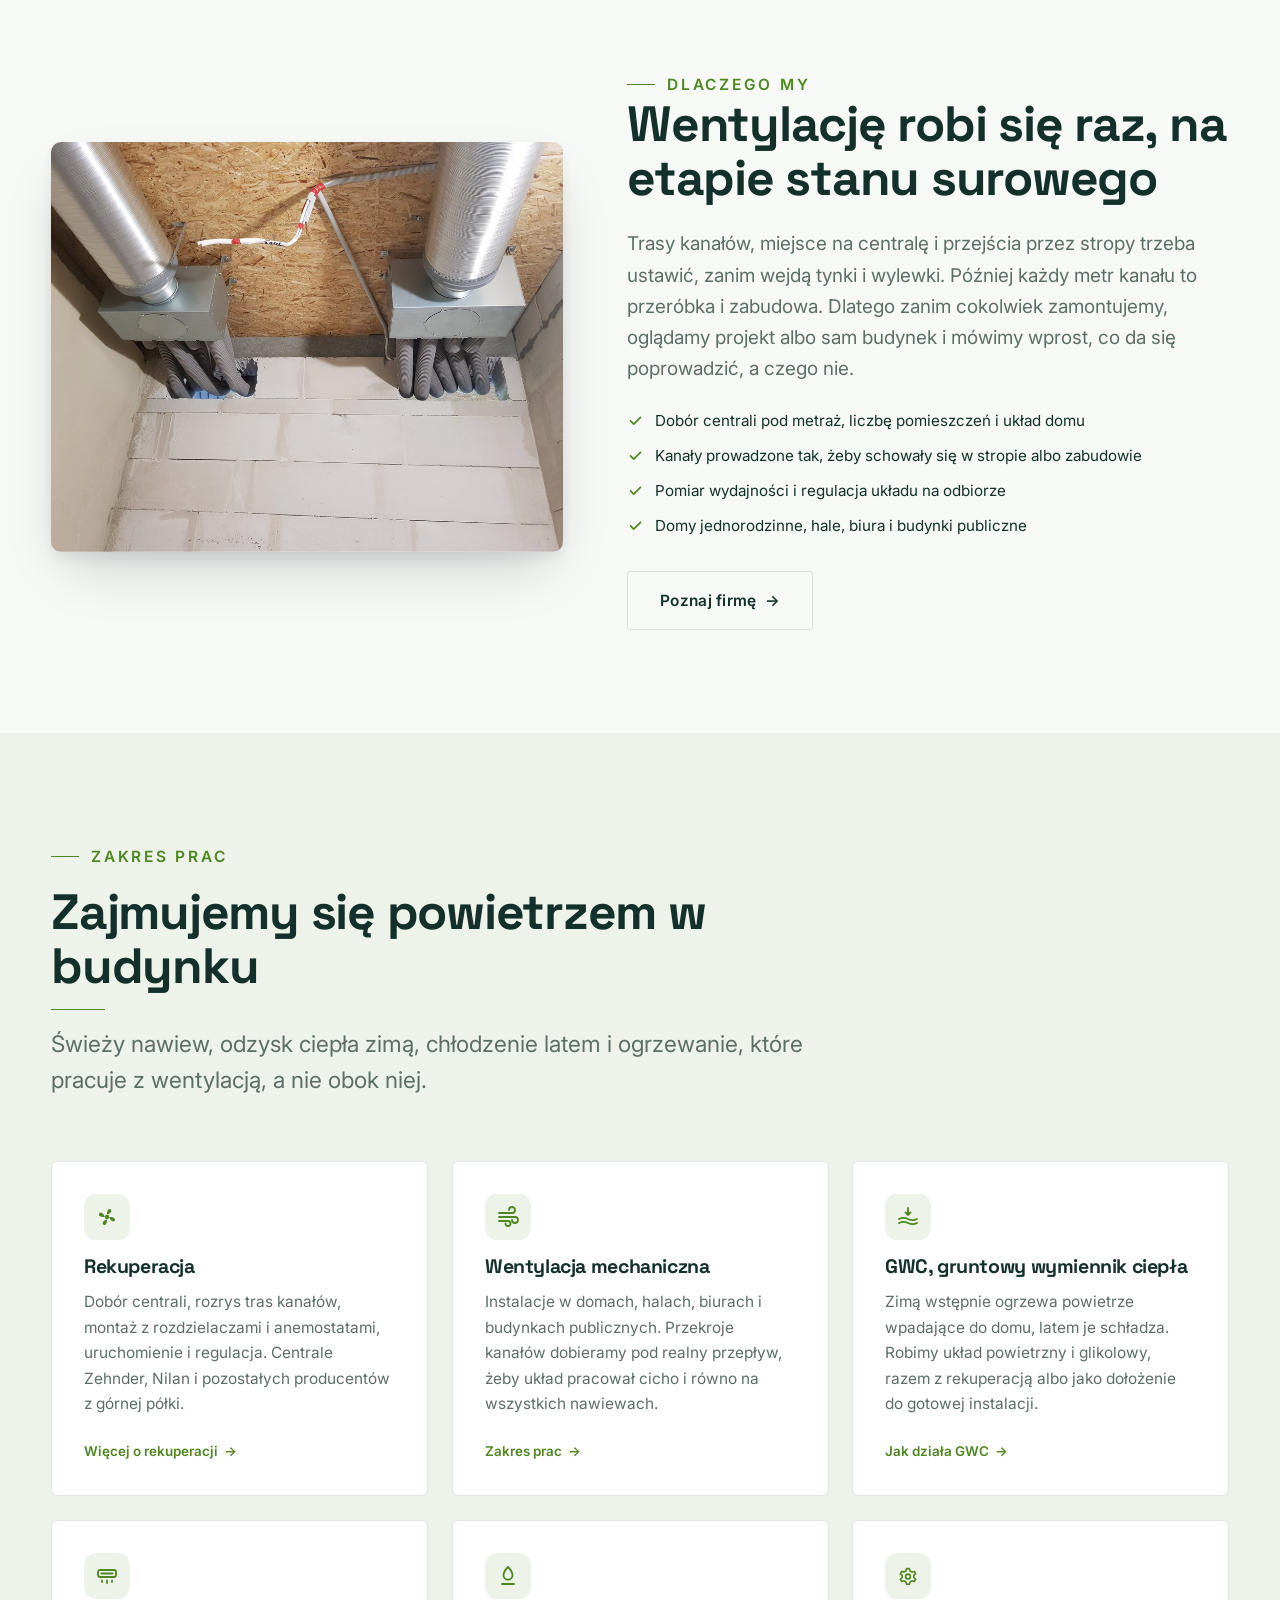
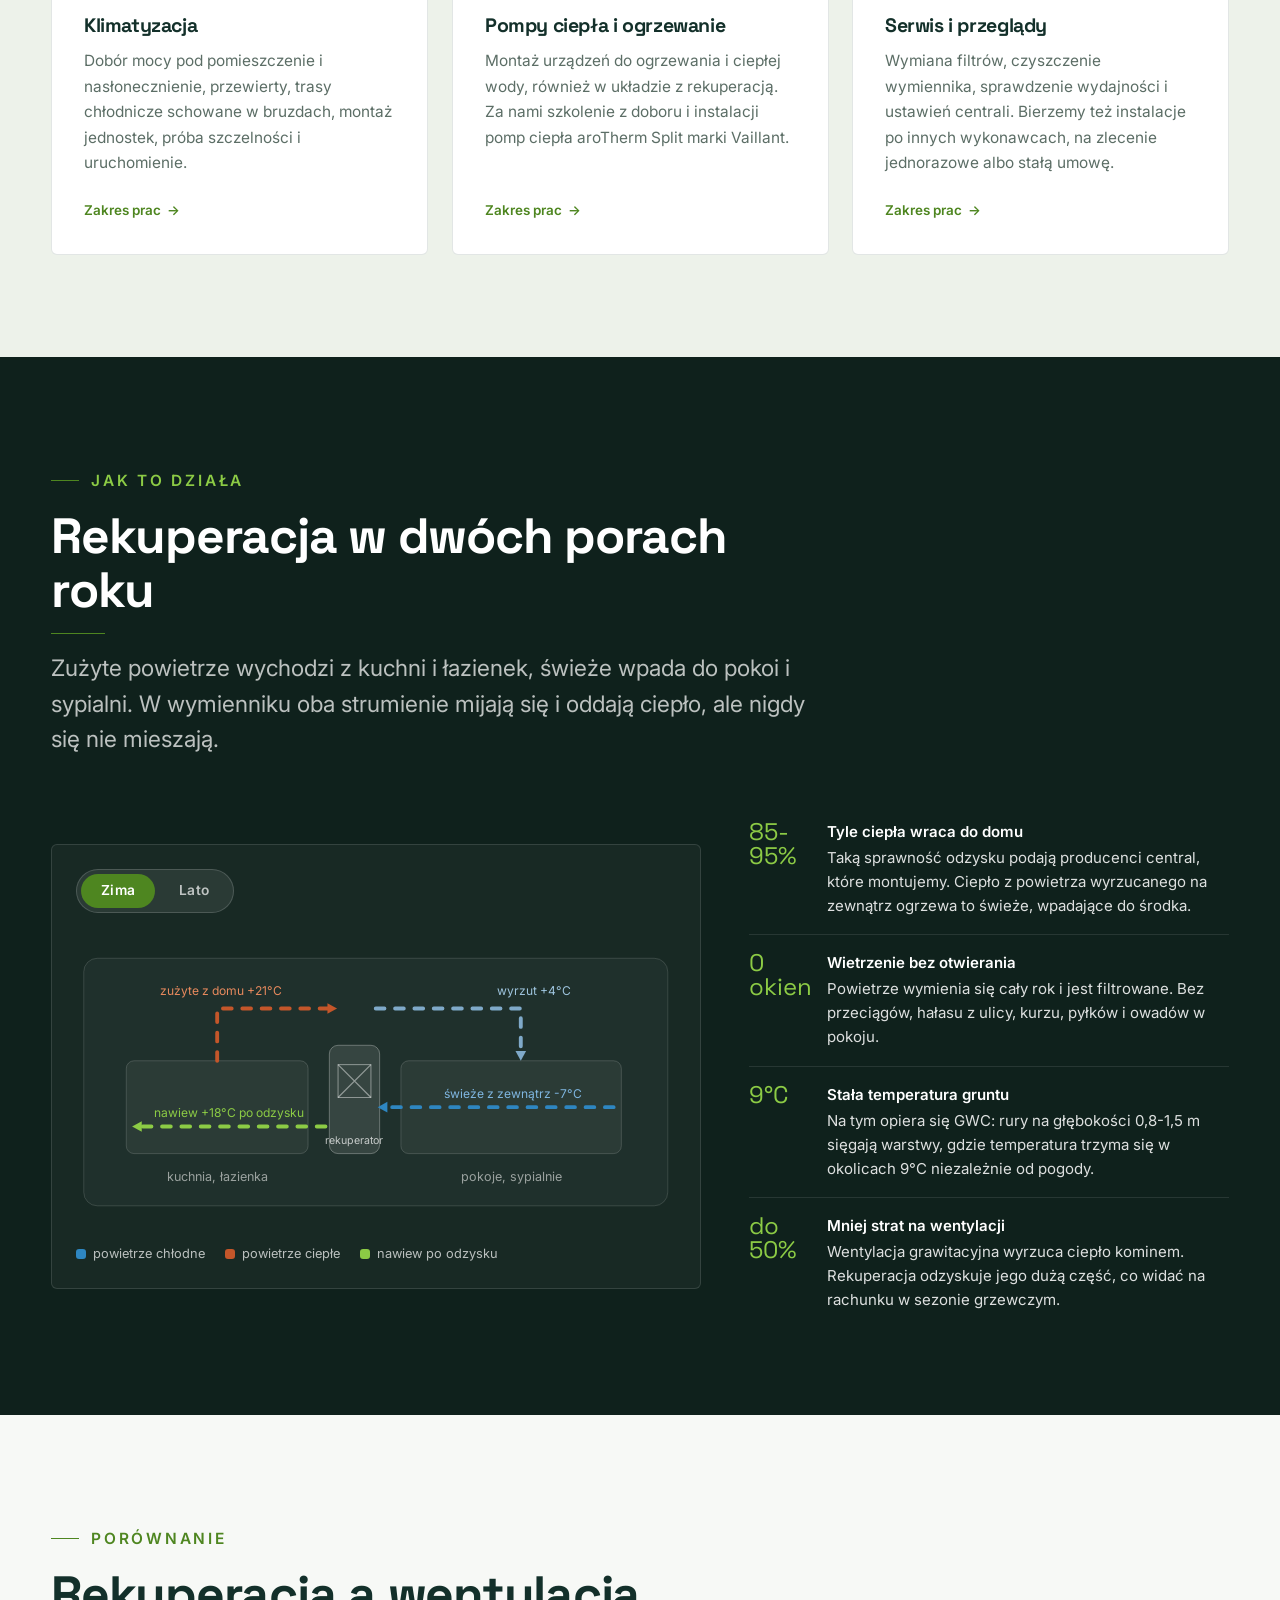
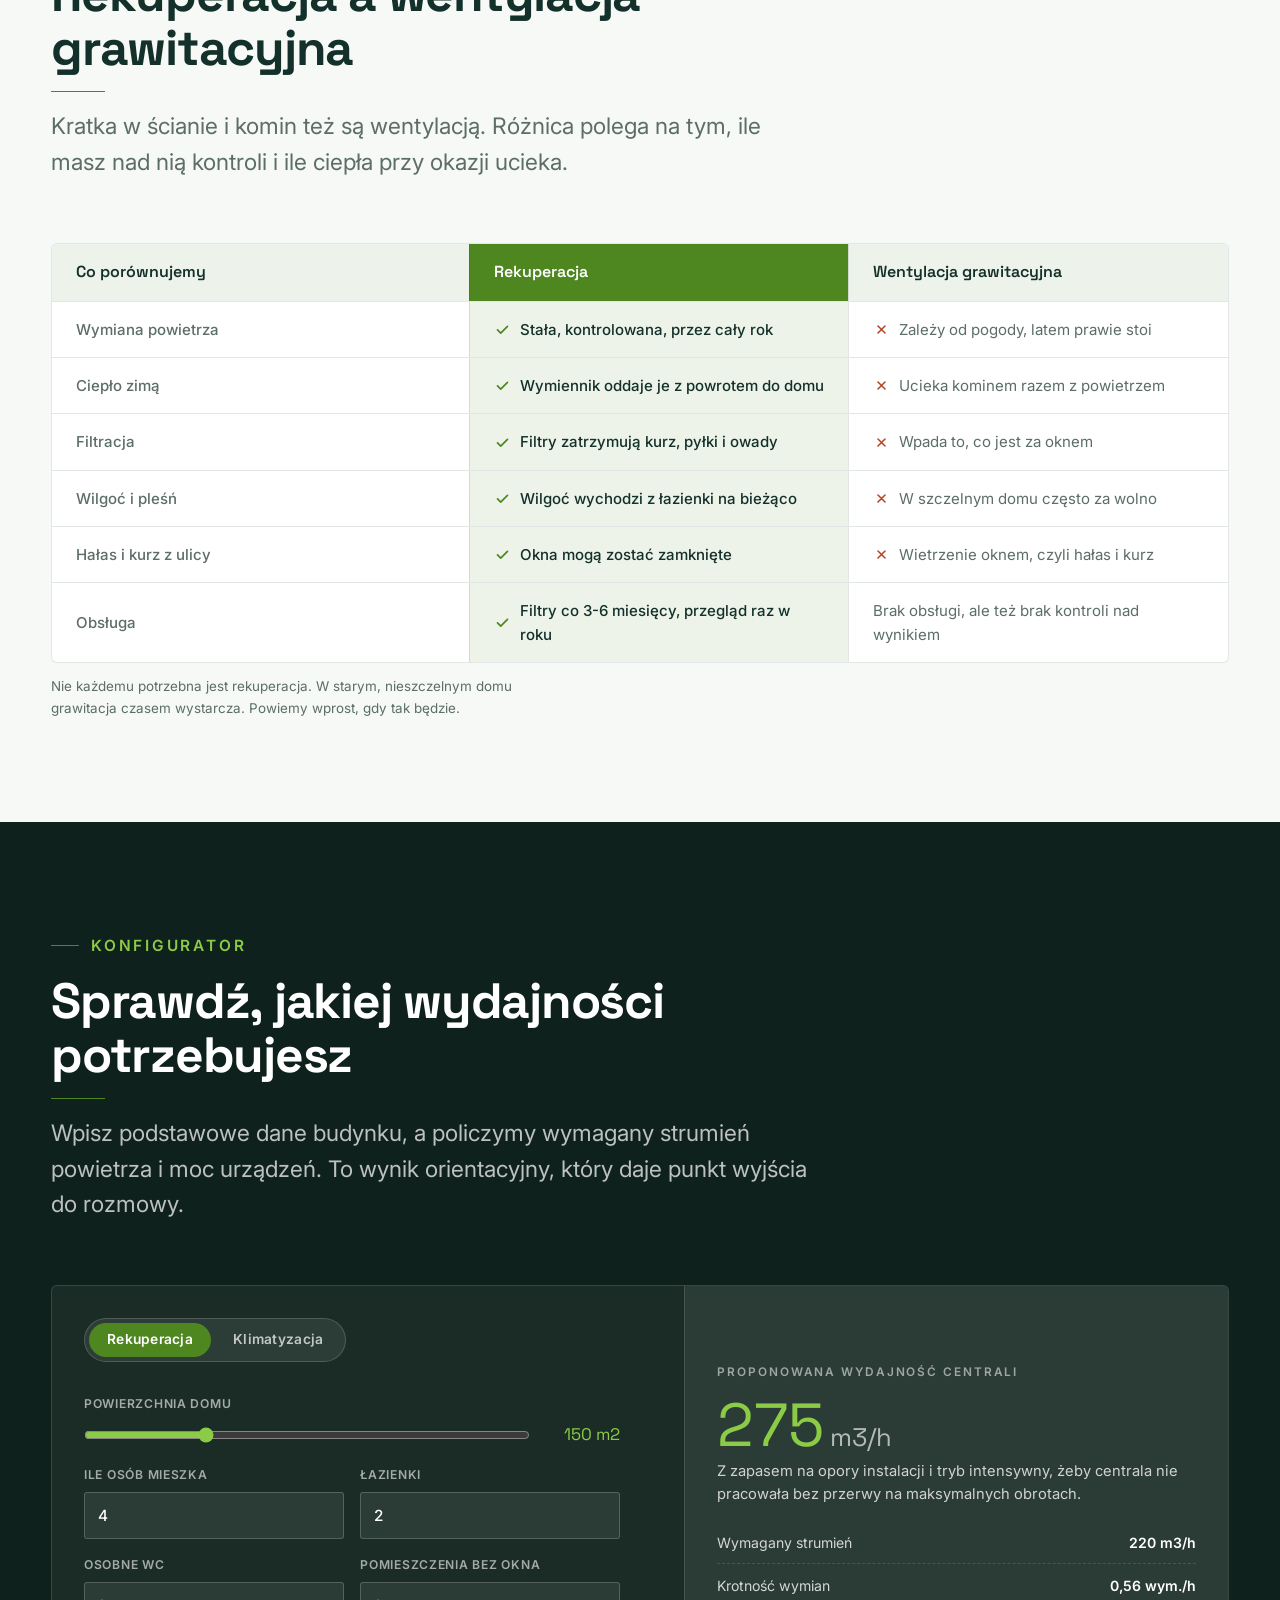
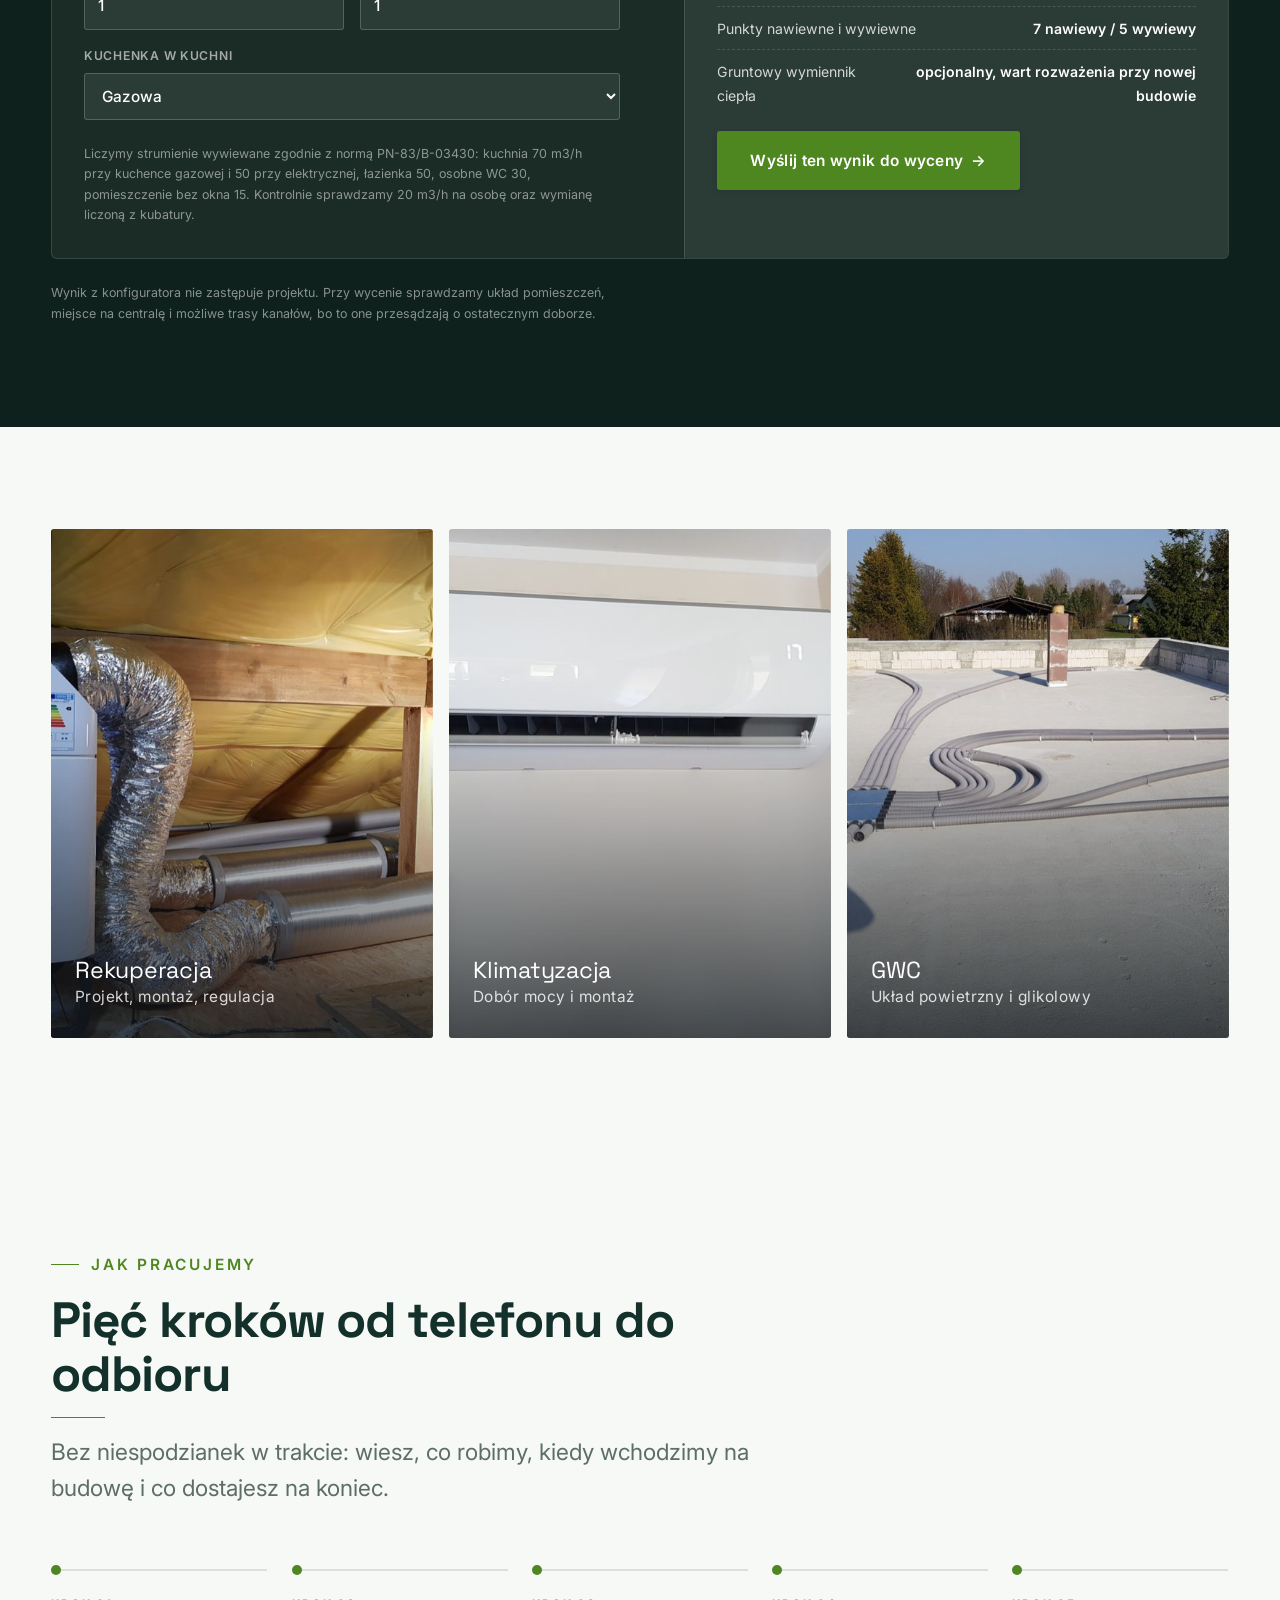
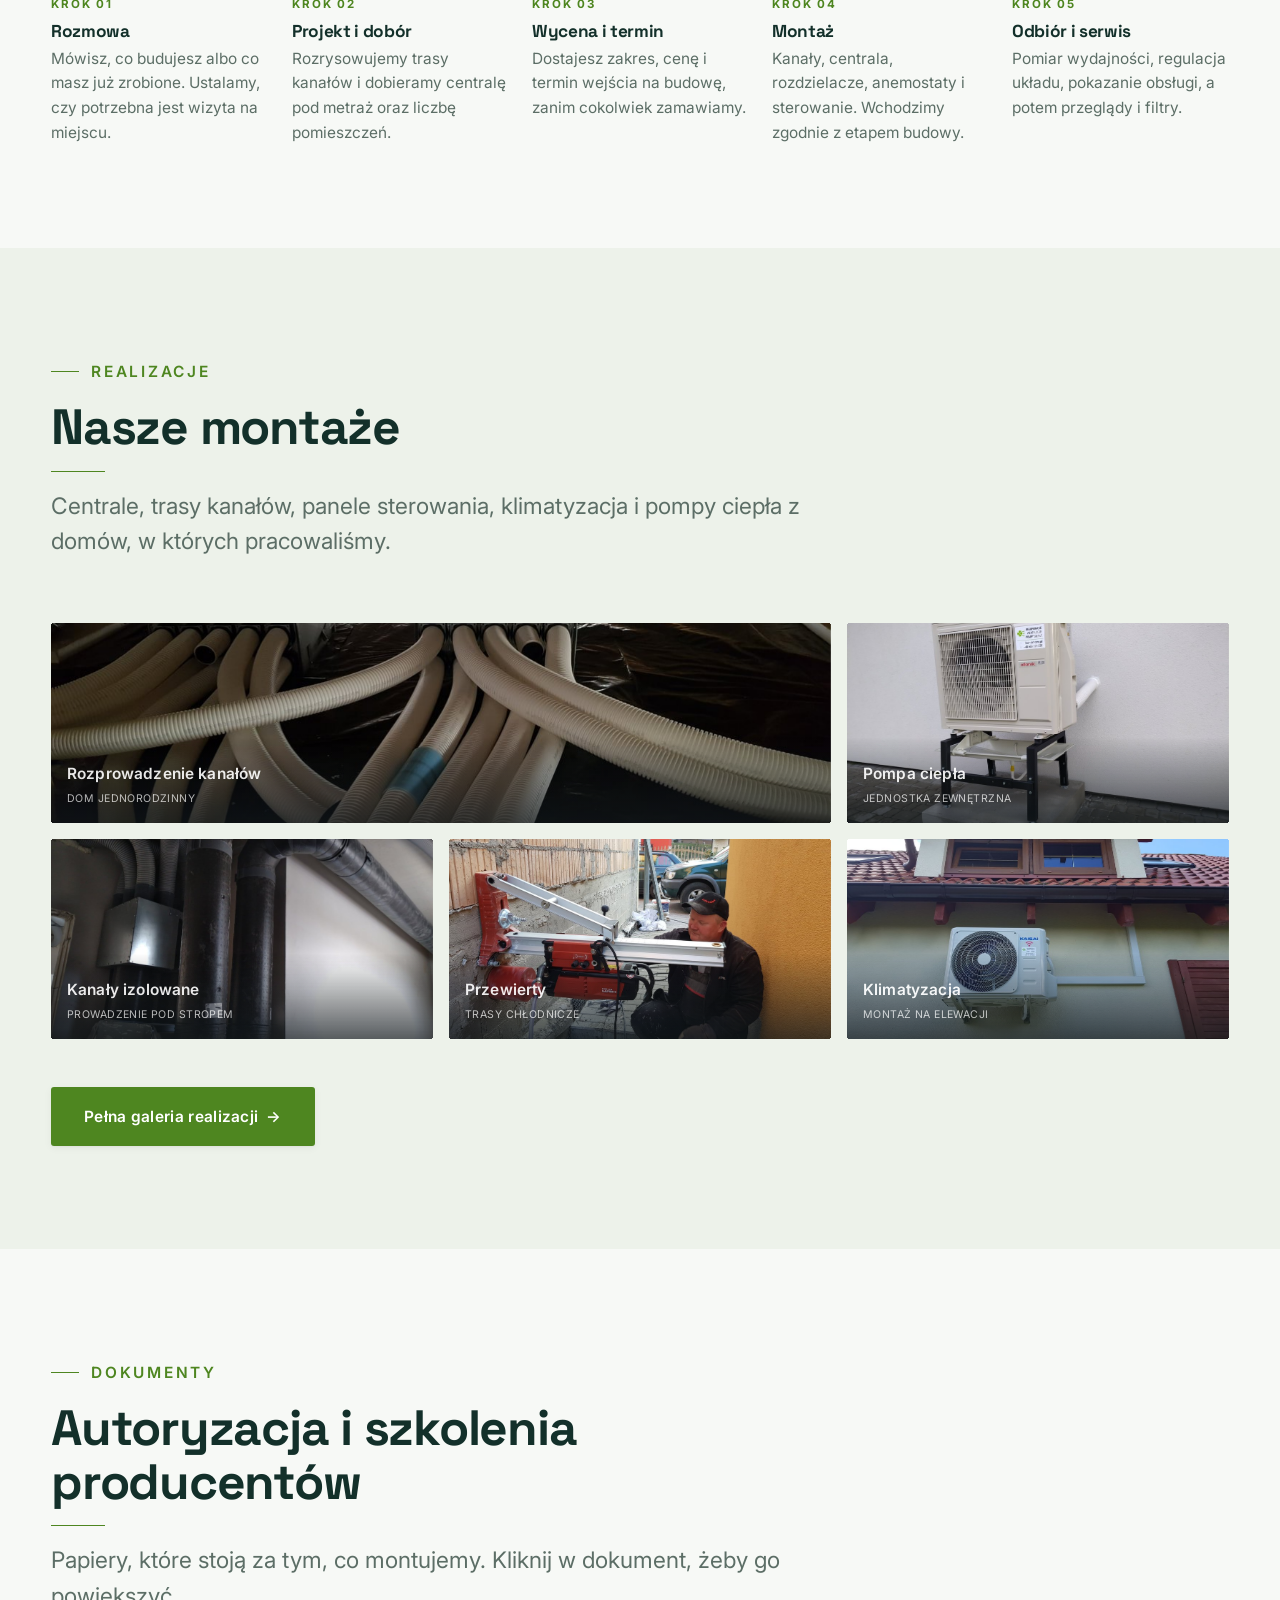
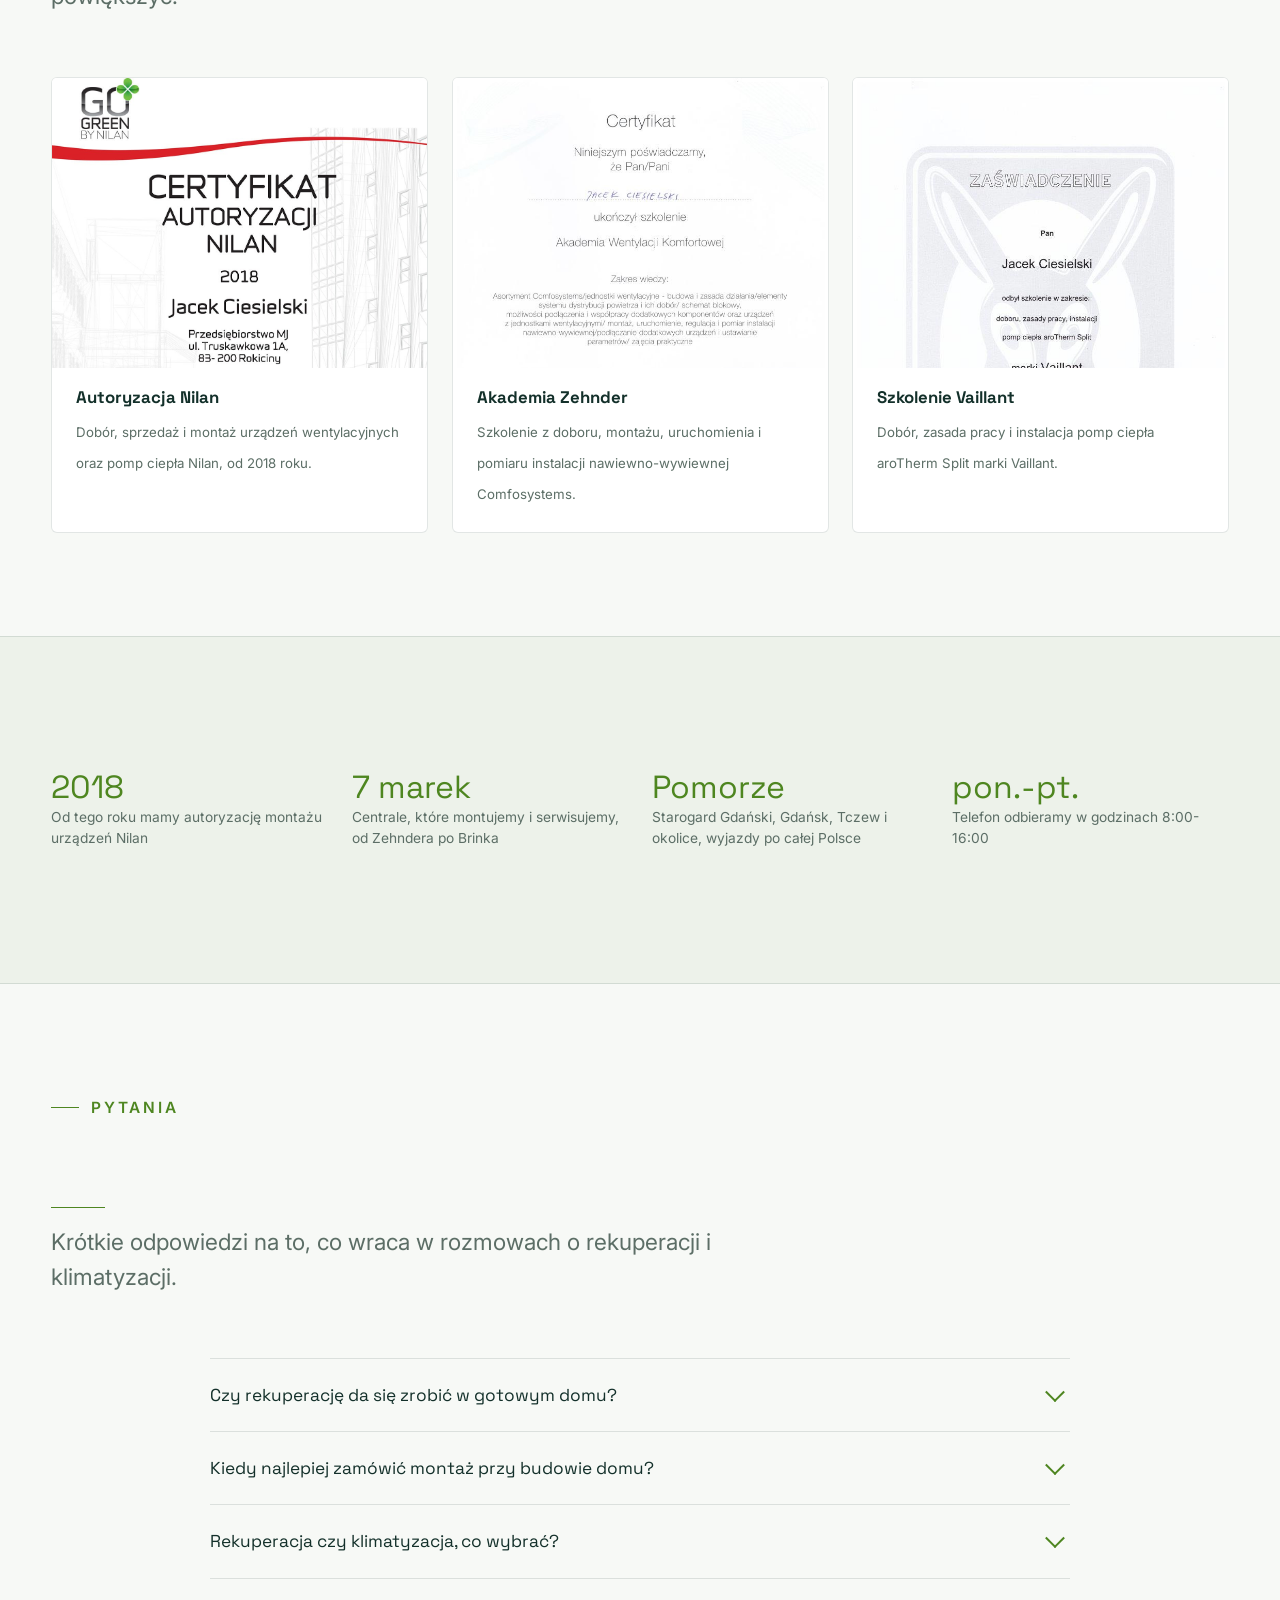
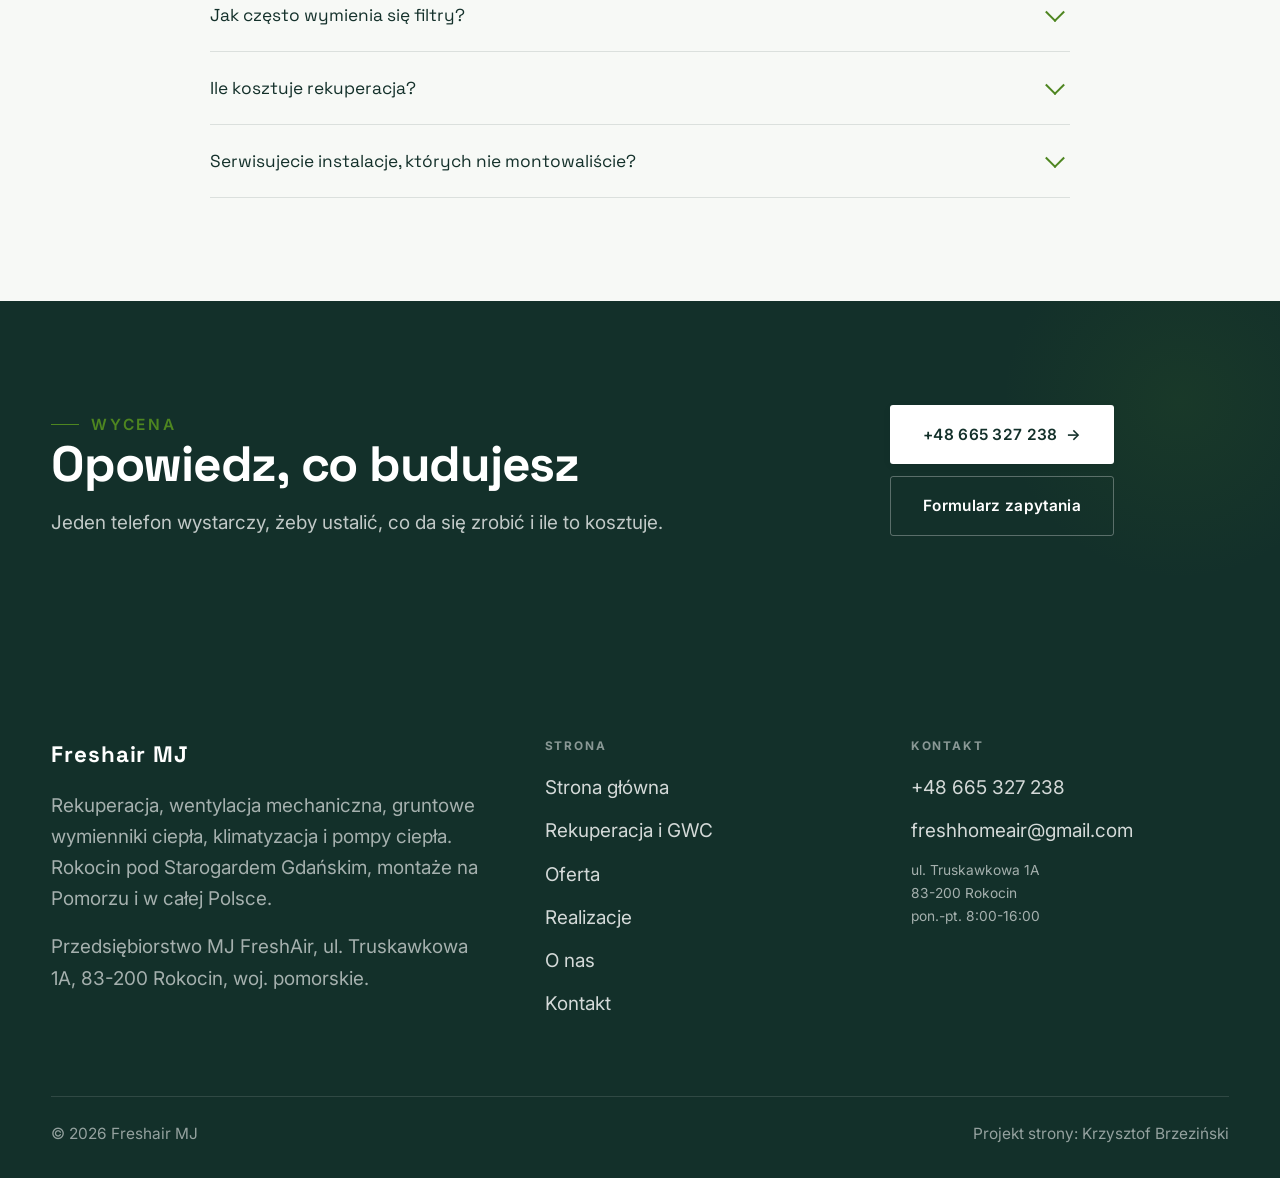
==== commit c674ba72: "[claude-edit][cmt:5e44546d-c208-40e9-bb66-fece0e5e0d0d] Podstrony premium (naprawa zdjec), konfigura" ====
--- a/index.html
+++ b/index.html
@@ -3,22 +3,94 @@
 <head>
 <meta charset="UTF-8">
 <meta name="viewport" content="width=device-width, initial-scale=1.0">
-<title>Freshair MJ - rekuperacja, wentylacja, klimatyzacja · Starogard Gdański</title>
-<meta name="description" content="FreshairHome (Przedsiębiorstwo MJ FreshAir) z Rokocina pod Starogardem Gdańskim: projekt i montaż rekuperacji, wentylacji mechanicznej, GWC, klimatyzacji domowej i pomp ciepła. Autoryzowany montaż Nilan, centrale Zehnder. Telefon: +48 665 327 238.">
+<title>Freshair MJ - rekuperacja, wentylacja i klimatyzacja · Starogard Gdański</title>
+<meta name="description" content="Freshair MJ (Przedsiębiorstwo MJ FreshAir) z Rokocina pod Starogardem Gdańskim: projekt i montaż rekuperacji, wentylacji mechanicznej, GWC, klimatyzacji i pomp ciepła. Autoryzacja Nilan od 2018 roku, centrale Zehnder. Telefon: +48 665 327 238.">
+<meta name="theme-color" content="#0F211C">
+<link rel="canonical" href="https://impulseo-pl.github.io/freshair-mj/">
+<meta property="og:type" content="website">
+<meta property="og:title" content="Freshair MJ - rekuperacja, wentylacja i klimatyzacja">
+<meta property="og:description" content="Projekt i montaż rekuperacji, wentylacji mechanicznej, GWC, klimatyzacji i pomp ciepła. Rokocin pod Starogardem Gdańskim.">
+<meta property="og:image" content="img/hero.jpg">
+<meta property="og:locale" content="pl_PL">
+<link rel="icon" href="img/logo.png">
+<script type="application/ld+json">
+{
+  "@context": "https://schema.org",
+  "@type": "HVACBusiness",
+  "name": "Freshair MJ",
+  "alternateName": "Przedsiębiorstwo MJ FreshAir",
+  "description": "Projekt i montaż rekuperacji, wentylacji mechanicznej, gruntowych wymienników ciepła, klimatyzacji i pomp ciepła.",
+  "telephone": "+48665327238",
+  "email": "freshhomeair@gmail.com",
+  "image": "img/hero.jpg",
+  "logo": "img/logo.png",
+  "address": {
+    "@type": "PostalAddress",
+    "streetAddress": "ul. Truskawkowa 1A",
+    "postalCode": "83-200",
+    "addressLocality": "Rokocin",
+    "addressRegion": "pomorskie",
+    "addressCountry": "PL"
+  },
+  "geo": { "@type": "GeoCoordinates", "latitude": 53.9455151, "longitude": 18.4583907 },
+  "openingHoursSpecification": [{
+    "@type": "OpeningHoursSpecification",
+    "dayOfWeek": ["Monday","Tuesday","Wednesday","Thursday","Friday"],
+    "opens": "08:00", "closes": "16:00"
+  }],
+  "areaServed": ["Starogard Gdański","Tczew","Gdańsk","Pelplin","Skarszewy","Kościerzyna","województwo pomorskie","Polska"],
+  "makesOffer": [
+    { "@type": "Offer", "itemOffered": { "@type": "Service", "name": "Rekuperacja i wentylacja mechaniczna z odzyskiem ciepła" } },
+    { "@type": "Offer", "itemOffered": { "@type": "Service", "name": "Gruntowe wymienniki ciepła (GWC)" } },
+    { "@type": "Offer", "itemOffered": { "@type": "Service", "name": "Montaż klimatyzacji" } },
+    { "@type": "Offer", "itemOffered": { "@type": "Service", "name": "Montaż pomp ciepła" } },
+    { "@type": "Offer", "itemOffered": { "@type": "Service", "name": "Serwis i przeglądy instalacji wentylacyjnych" } }
+  ]
+}
+</script>
+<script type="application/ld+json">
+{
+  "@context": "https://schema.org",
+  "@type": "FAQPage",
+  "mainEntity": [
+    { "@type": "Question", "name": "Czy rekuperację da się zrobić w gotowym domu?", "acceptedAnswer": { "@type": "Answer", "text": "Da się, ale trzeba znaleźć miejsce na kanały: sufit podwieszany, zabudowa z płyty, poddasze albo garaż. Przy remoncie wchodzimy zwykle razem z ekipą wykończeniową." } },
+    { "@type": "Question", "name": "Kiedy najlepiej zamówić montaż przy budowie domu?", "acceptedAnswer": { "@type": "Answer", "text": "Na etapie stanu surowego zamkniętego, gdy stoją ściany i dach, a nie ma jeszcze tynków i wylewek. Wtedy kanały wchodzą w stropy i ścianki bez kucia." } },
+    { "@type": "Question", "name": "Rekuperacja czy klimatyzacja, co wybrać?", "acceptedAnswer": { "@type": "Answer", "text": "To dwie różne rzeczy. Rekuperacja wymienia powietrze i odzyskuje ciepło, klimatyzacja chłodzi powietrze, które już jest w pomieszczeniu. Razem tworzą sensowny układ." } },
+    { "@type": "Question", "name": "Jak często wymienia się filtry?", "acceptedAnswer": { "@type": "Answer", "text": "Zwykle co 3-6 miesięcy, zależnie od otoczenia. Centrale sygnalizują to na panelu." } },
+    { "@type": "Question", "name": "Ile kosztuje rekuperacja?", "acceptedAnswer": { "@type": "Answer", "text": "Cena zależy od metrażu, liczby pomieszczeń, wybranej centrali i tego, czy dochodzi gruntowy wymiennik ciepła. Wycenę robimy po obejrzeniu projektu albo budynku." } },
+    { "@type": "Question", "name": "Serwisujecie instalacje, których nie montowaliście?", "acceptedAnswer": { "@type": "Answer", "text": "Tak. Przeglądy, wymiana filtrów, czyszczenie wymiennika i regulacja układu również po innych wykonawcach." } }
+  ]
+}
+</script>
 <link rel="preconnect" href="https://fonts.googleapis.com">
 <link rel="preconnect" href="https://fonts.gstatic.com" crossorigin>
 <link href="https://fonts.googleapis.com/css2?family=Space+Grotesk:wght@500;600;700&family=Inter:wght@400;500;600&display=swap" rel="stylesheet">
 <link rel="stylesheet" href="assets/styles.css">
+<link rel="stylesheet" href="assets/premium.css">
 </head>
 <body>
+
+<div class="topbar">
+  <div class="wrap">
+    <div class="tb-l">
+      <span class="tb-i"><svg width="13" height="13" viewBox="0 0 24 24" fill="none" aria-hidden="true"><path d="M12 21s7-6.1 7-11.5A7 7 0 0 0 5 9.5C5 14.9 12 21 12 21Z" stroke="currentColor" stroke-width="1.8"/><circle cx="12" cy="9.5" r="2.2" fill="currentColor"/></svg> Rokocin k. Starogardu Gdańskiego</span>
+      <span class="tb-i tb-hide"><svg width="13" height="13" viewBox="0 0 24 24" fill="none" aria-hidden="true"><circle cx="12" cy="12" r="8.4" stroke="currentColor" stroke-width="1.8"/><path d="M12 7.5V12l3.2 1.9" stroke="currentColor" stroke-width="1.8" stroke-linecap="round"/></svg> pon.-pt. 8:00-16:00</span>
+    </div>
+    <div class="tb-r">
+      <span class="tb-i tb-hide"><svg width="13" height="13" viewBox="0 0 24 24" fill="none" aria-hidden="true"><rect x="3" y="5.5" width="18" height="13" rx="2" stroke="currentColor" stroke-width="1.8"/><path d="m4 7 8 6 8-6" stroke="currentColor" stroke-width="1.8"/></svg> <a href="mailto:freshhomeair@gmail.com">freshhomeair@gmail.com</a></span>
+      <span class="tb-i"><svg width="13" height="13" viewBox="0 0 24 24" fill="none" aria-hidden="true"><path d="M6.6 10.8a15.5 15.5 0 0 0 6.6 6.6l2.2-2.2a1 1 0 0 1 1-.24 11.4 11.4 0 0 0 3.6.58 1 1 0 0 1 1 1V20a1 1 0 0 1-1 1A17 17 0 0 1 3 4a1 1 0 0 1 1-1h3.5a1 1 0 0 1 1 1c0 1.25.2 2.46.58 3.6a1 1 0 0 1-.25 1l-2.23 2.2Z" fill="currentColor"/></svg> <a href="tel:+48665327238">+48 665 327 238</a></span>
+    </div>
+  </div>
+</div>
 
 <header class="nav">
   <div class="wrap nav-inner">
     <a class="brand brand-has-logo" href="index.html"><img class="brand-logo" src="img/logo.png" alt="Freshair MJ"></a>
     <nav class="nav-links">
       <a href="index.html" class="active">Strona główna</a>
+      <a href="rekuperacja.html">Rekuperacja</a>
+      <a href="oferta.html">Oferta</a>
       <a href="realizacje.html">Realizacje</a>
-      <a href="oferta.html">Oferta</a>
       <a href="o-nas.html">O nas</a>
       <a href="kontakt.html">Kontakt</a>
       <a href="kontakt.html" class="btn btn-accent">Zapytaj o wycenę</a>
@@ -28,75 +100,444 @@
 </header>
 
 <section class="hero-cine">
-  <img src="img/hero.jpg" alt="Freshair MJ - Rekuperacja i wentylacja od projektu po uruchomienie">
+  <img src="img/hero.jpg" alt="Freshair MJ - rekuperacja, wentylacja i klimatyzacja w domu jednorodzinnym">
   <div class="wrap">
     <div class="hero-copy">
-      <span class="eyebrow">Rekuperacja i wentylacja · Starogard Gdański</span>
-      <h1>Rekuperacja i wentylacja od projektu po uruchomienie</h1>
-      <p class="lead">Projektujemy i montujemy wentylację mechaniczną z odzyskiem ciepła, gruntowe wymienniki ciepła, klimatyzację i pompy ciepła. Pracujemy pod Starogardem Gdańskim, jeździmy po całej Polsce. Zadzwoń i powiedz, na jakim etapie jest budowa.</p>
+      <span class="hero-badge-line"><svg width="15" height="15" viewBox="0 0 24 24" fill="none" aria-hidden="true"><path d="m5 12.5 4.5 4.5L19 7.5" stroke="currentColor" stroke-width="2.4" stroke-linecap="round" stroke-linejoin="round"/></svg> Autoryzacja montażu Nilan od 2018 roku</span>
+      <h1>Świeże powietrze w domu przez cały rok, bez otwierania okien</h1>
+      <p class="lead">Projektujemy i montujemy rekuperację, wentylację mechaniczną, gruntowe wymienniki ciepła, klimatyzację i pompy ciepła. Siedziba w Rokocinie pod Starogardem Gdańskim, jeździmy po Pomorzu i po całej Polsce. Powiedz, na jakim etapie jest budowa - resztę rozrysujemy.</p>
       <div class="hero-actions">
-        <a href="realizacje.html" class="btn btn-accent">Zobacz realizacje <span class="arr">→</span></a>
-        <a href="kontakt.html" class="btn btn-ghost" style="color:#fff;border-color:rgba(255,255,255,.45)">Zapytaj o wycenę</a>
-      </div>
-    </div>
-  </div>
-</section>
-<section class="strip" style="padding-block:0">
-  <div class="wrap">
-    <div class="item reveal"><div class="k">Autoryzacja</div><div class="v">Nilan</div></div>
-    <div class="item reveal"><div class="k">Projekt</div><div class="v">i montaż</div></div>
-    <div class="item reveal"><div class="k">Pomorskie</div><div class="v">i cała Polska</div></div>
-    <div class="item reveal"><div class="k">Serwis</div><div class="v">po montażu</div></div>
-  </div>
-</section>
+        <a href="kontakt.html" class="btn btn-accent">Zapytaj o wycenę <span class="arr">→</span></a>
+        <a href="#konfigurator" class="btn btn-ghost" style="color:#fff;border-color:rgba(255,255,255,.45)">Dobierz rekuperator</a>
+      </div>
+      <ul class="hero-usp">
+        <li><svg width="16" height="16" viewBox="0 0 24 24" fill="none" aria-hidden="true"><path d="m5 12.5 4.5 4.5L19 7.5" stroke="currentColor" stroke-width="2.4" stroke-linecap="round" stroke-linejoin="round"/></svg> Projekt, montaż i uruchomienie w jednej ekipie</li>
+        <li><svg width="16" height="16" viewBox="0 0 24 24" fill="none" aria-hidden="true"><path d="m5 12.5 4.5 4.5L19 7.5" stroke="currentColor" stroke-width="2.4" stroke-linecap="round" stroke-linejoin="round"/></svg> Centrale Zehnder i Nilan</li>
+        <li><svg width="16" height="16" viewBox="0 0 24 24" fill="none" aria-hidden="true"><path d="m5 12.5 4.5 4.5L19 7.5" stroke="currentColor" stroke-width="2.4" stroke-linecap="round" stroke-linejoin="round"/></svg> Serwis i przeglądy po montażu</li>
+      </ul>
+    </div>
+  </div>
+</section>
+
+<section class="brandstrip">
+  <div class="wrap">
+    <span class="bs-lbl">Montujemy centrale marek</span>
+    <div class="bs-list">
+      <span>Zehnder</span><span>Nilan</span><span>Thessla Green</span><span>Paul</span><span>Ostberg</span><span>Frapol</span><span>Brink</span>
+    </div>
+  </div>
+</section>
+
 <section>
   <div class="wrap split">
-    <div class="split-art reveal"><img src="img/g1.jpg" alt="Freshair MJ - realizacja" loading="lazy"></div>
+    <div class="split-art reveal"><img src="img/r13.jpg" alt="Skrzynki rozdzielcze i kanały rekuperacji na etapie stanu surowego" loading="lazy"></div>
     <div class="split-copy reveal">
-      <span class="eyebrow">Kim jesteśmy</span>
-      <h2>Ekipa spod Starogardu Gdańskiego</h2>
-      <p class="muted">Freshair MJ to FreshairHome, firma z Rokocina pod Starogardem Gdańskim. Robimy wentylację mechaniczną i rekuperację w domach jednorodzinnych, u firm i w budynkach publicznych. Mamy autoryzację montażu urządzeń Nilan i szkolenia u producentów, między innymi Vaillanta.</p>
-      <p class="muted">Zanim cokolwiek zamontujemy, oglądamy projekt albo sam budynek i mówimy wprost, co się da poprowadzić, a czego nie. Po montażu zostajemy z klientem na serwisie: filtry, przeglądy, regulacja układu.</p>
-      <a href="o-nas.html" class="btn btn-ghost">Poznaj nas <span class="arr">→</span></a>
-    </div>
-  </div>
-</section>
+      <span class="eyebrow">Dlaczego my</span>
+      <h2>Wentylację robi się raz, na etapie stanu surowego</h2>
+      <p class="muted">Trasy kanałów, miejsce na centralę i przejścia przez stropy trzeba ustawić, zanim wejdą tynki i wylewki. Później każdy metr kanału to przeróbka i zabudowa. Dlatego zanim cokolwiek zamontujemy, oglądamy projekt albo sam budynek i mówimy wprost, co da się poprowadzić, a czego nie.</p>
+      <ul class="tick">
+        <li><svg width="17" height="17" viewBox="0 0 24 24" fill="none" aria-hidden="true"><path d="m5 12.5 4.5 4.5L19 7.5" stroke="currentColor" stroke-width="2.4" stroke-linecap="round" stroke-linejoin="round"/></svg> Dobór centrali pod metraż, liczbę pomieszczeń i układ domu</li>
+        <li><svg width="17" height="17" viewBox="0 0 24 24" fill="none" aria-hidden="true"><path d="m5 12.5 4.5 4.5L19 7.5" stroke="currentColor" stroke-width="2.4" stroke-linecap="round" stroke-linejoin="round"/></svg> Kanały prowadzone tak, żeby schowały się w stropie albo zabudowie</li>
+        <li><svg width="17" height="17" viewBox="0 0 24 24" fill="none" aria-hidden="true"><path d="m5 12.5 4.5 4.5L19 7.5" stroke="currentColor" stroke-width="2.4" stroke-linecap="round" stroke-linejoin="round"/></svg> Pomiar wydajności i regulacja układu na odbiorze</li>
+        <li><svg width="17" height="17" viewBox="0 0 24 24" fill="none" aria-hidden="true"><path d="m5 12.5 4.5 4.5L19 7.5" stroke="currentColor" stroke-width="2.4" stroke-linecap="round" stroke-linejoin="round"/></svg> Domy jednorodzinne, hale, biura i budynki publiczne</li>
+      </ul>
+      <a href="o-nas.html" class="btn btn-ghost" style="margin-top:var(--space-6)">Poznaj firmę <span class="arr">→</span></a>
+    </div>
+  </div>
+</section>
+
+<section class="trust">
+  <div class="wrap">
+    <div class="head reveal">
+      <span class="eyebrow">Zakres prac</span>
+      <h2>Zajmujemy się powietrzem w budynku</h2>
+      <p>Świeży nawiew, odzysk ciepła zimą, chłodzenie latem i ogrzewanie, które pracuje z wentylacją, a nie obok niej.</p>
+    </div>
+    <div class="svc-cards">
+      <div class="svc-card reveal">
+        <div class="sc-ic"><svg width="24" height="24" viewBox="0 0 24 24" fill="none" aria-hidden="true"><circle cx="12" cy="12" r="2.2" fill="currentColor"/><path d="M12 9.8c0-3 .6-5.8 2.6-5.8 1.6 0 2.4 1.7 1.2 3.3-1 1.4-2.5 2-3.8 2.5Zm2.2 2.2c3 0 5.8.6 5.8 2.6 0 1.6-1.7 2.4-3.3 1.2-1.4-1-2-2.5-2.5-3.8Zm-2.2 2.2c0 3-.6 5.8-2.6 5.8-1.6 0-2.4-1.7-1.2-3.3 1-1.4 2.5-2 3.8-2.5Zm-2.2-2.2c-3 0-5.8-.6-5.8-2.6 0-1.6 1.7-2.4 3.3-1.2 1.4 1 2 2.5 2.5 3.8Z" fill="currentColor"/></svg></div>
+        <h3>Rekuperacja</h3>
+        <p>Dobór centrali, rozrys tras kanałów, montaż z rozdzielaczami i anemostatami, uruchomienie i regulacja. Centrale Zehnder, Nilan i pozostałych producentów z górnej półki.</p>
+        <a class="sc-more" href="rekuperacja.html">Więcej o rekuperacji <span class="arr">→</span></a>
+      </div>
+      <div class="svc-card reveal">
+        <div class="sc-ic"><svg width="24" height="24" viewBox="0 0 24 24" fill="none" aria-hidden="true"><path d="M3 8h13a3 3 0 1 0-3-3M3 12h16a3 3 0 1 1-3 3M3 16h9a2.5 2.5 0 1 1-2.5 2.5" stroke="currentColor" stroke-width="1.8" stroke-linecap="round"/></svg></div>
+        <h3>Wentylacja mechaniczna</h3>
+        <p>Instalacje w domach, halach, biurach i budynkach publicznych. Przekroje kanałów dobieramy pod realny przepływ, żeby układ pracował cicho i równo na wszystkich nawiewach.</p>
+        <a class="sc-more" href="oferta.html">Zakres prac <span class="arr">→</span></a>
+      </div>
+      <div class="svc-card reveal">
+        <div class="sc-ic"><svg width="24" height="24" viewBox="0 0 24 24" fill="none" aria-hidden="true"><path d="M3 14c3-1.5 6-1.5 9 0s6 1.5 9 0" stroke="currentColor" stroke-width="1.8" stroke-linecap="round"/><path d="M3 18c3-1.5 6-1.5 9 0s6 1.5 9 0" stroke="currentColor" stroke-width="1.8" stroke-linecap="round"/><path d="M12 3v7m0 0-2.5-2.5M12 10l2.5-2.5" stroke="currentColor" stroke-width="1.8" stroke-linecap="round" stroke-linejoin="round"/></svg></div>
+        <h3>GWC, gruntowy wymiennik ciepła</h3>
+        <p>Zimą wstępnie ogrzewa powietrze wpadające do domu, latem je schładza. Robimy układ powietrzny i glikolowy, razem z rekuperacją albo jako dołożenie do gotowej instalacji.</p>
+        <a class="sc-more" href="rekuperacja.html#gwc">Jak działa GWC <span class="arr">→</span></a>
+      </div>
+      <div class="svc-card reveal">
+        <div class="sc-ic"><svg width="24" height="24" viewBox="0 0 24 24" fill="none" aria-hidden="true"><rect x="3" y="6" width="18" height="7" rx="2" stroke="currentColor" stroke-width="1.8"/><path d="M7 16.5v1.5M12 16.5v2.5M17 16.5v1.5" stroke="currentColor" stroke-width="1.8" stroke-linecap="round"/><path d="M6.5 9.5h11" stroke="currentColor" stroke-width="1.8" stroke-linecap="round"/></svg></div>
+        <h3>Klimatyzacja</h3>
+        <p>Dobór mocy pod pomieszczenie i nasłonecznienie, przewierty, trasy chłodnicze schowane w bruzdach, montaż jednostek, próba szczelności i uruchomienie.</p>
+        <a class="sc-more" href="oferta.html">Zakres prac <span class="arr">→</span></a>
+      </div>
+      <div class="svc-card reveal">
+        <div class="sc-ic"><svg width="24" height="24" viewBox="0 0 24 24" fill="none" aria-hidden="true"><path d="M12 3s4.5 4.6 4.5 8.2a4.5 4.5 0 0 1-9 0C7.5 7.6 12 3 12 3Z" stroke="currentColor" stroke-width="1.8" stroke-linejoin="round"/><path d="M6 20h12" stroke="currentColor" stroke-width="1.8" stroke-linecap="round"/></svg></div>
+        <h3>Pompy ciepła i ogrzewanie</h3>
+        <p>Montaż urządzeń do ogrzewania i ciepłej wody, również w układzie z rekuperacją. Za nami szkolenie z doboru i instalacji pomp ciepła aroTherm Split marki Vaillant.</p>
+        <a class="sc-more" href="oferta.html">Zakres prac <span class="arr">→</span></a>
+      </div>
+      <div class="svc-card reveal">
+        <div class="sc-ic"><svg width="24" height="24" viewBox="0 0 24 24" fill="none" aria-hidden="true"><path d="M10.6 4.5 9.9 7a7.7 7.7 0 0 0-1.8 1L5.7 7.4 4.3 9.8l1.9 1.6a7.6 7.6 0 0 0 0 2.1l-1.9 1.6 1.4 2.4 2.4-.7c.5.4 1.1.8 1.8 1l.7 2.5h2.8l.7-2.5c.6-.2 1.2-.6 1.8-1l2.4.7 1.4-2.4-1.9-1.6a7.6 7.6 0 0 0 0-2.1l1.9-1.6-1.4-2.4-2.4.7a7.7 7.7 0 0 0-1.8-1l-.7-2.5h-2.8Z" stroke="currentColor" stroke-width="1.6" stroke-linejoin="round"/><circle cx="12" cy="12.5" r="2.4" stroke="currentColor" stroke-width="1.6"/></svg></div>
+        <h3>Serwis i przeglądy</h3>
+        <p>Wymiana filtrów, czyszczenie wymiennika, sprawdzenie wydajności i ustawień centrali. Bierzemy też instalacje po innych wykonawcach, na zlecenie jednorazowe albo stałą umowę.</p>
+        <a class="sc-more" href="oferta.html">Zakres prac <span class="arr">→</span></a>
+      </div>
+    </div>
+  </div>
+</section>
+
+<section class="diagram-band">
+  <div class="wrap">
+    <div class="head reveal">
+      <span class="eyebrow">Jak to działa</span>
+      <h2>Rekuperacja w dwóch porach roku</h2>
+      <p>Zużyte powietrze wychodzi z kuchni i łazienek, świeże wpada do pokoi i sypialni. W wymienniku oba strumienie mijają się i oddają ciepło, ale nigdy się nie mieszają.</p>
+    </div>
+    <div class="dg-wrap">
+      <div class="dg-stage reveal">
+        <div class="dg-switch">
+          <button type="button" class="on" data-mode="zima">Zima</button>
+          <button type="button" data-mode="lato">Lato</button>
+        </div>
+        <svg viewBox="0 0 620 300" role="img" aria-label="Schemat pracy rekuperatora: odzysk ciepła zimą i chłodzenie latem">
+          <rect x="8" y="22" width="604" height="256" rx="14" fill="rgba(255,255,255,.03)" stroke="rgba(255,255,255,.14)"/>
+          <rect x="52" y="128" width="188" height="96" rx="8" fill="rgba(255,255,255,.05)" stroke="rgba(255,255,255,.16)"/>
+          <rect x="336" y="128" width="228" height="96" rx="8" fill="rgba(255,255,255,.05)" stroke="rgba(255,255,255,.16)"/>
+          <text x="146" y="252" text-anchor="middle" fill="rgba(255,255,255,.55)" font-size="13" font-family="Inter,sans-serif">kuchnia, łazienka</text>
+          <text x="450" y="252" text-anchor="middle" fill="rgba(255,255,255,.55)" font-size="13" font-family="Inter,sans-serif">pokoje, sypialnie</text>
+          <rect x="262" y="112" width="52" height="112" rx="9" fill="rgba(255,255,255,.1)" stroke="rgba(255,255,255,.3)"/>
+          <rect x="271" y="132" width="34" height="34" fill="none" stroke="rgba(255,255,255,.45)"/>
+          <path d="M271 132l34 34M305 132l-34 34" stroke="rgba(255,255,255,.45)" stroke-width="1.3"/>
+          <text x="288" y="214" text-anchor="middle" fill="rgba(255,255,255,.72)" font-size="11" font-family="Inter,sans-serif">rekuperator</text>
+          <g data-dg="zima">
+            <path class="dg-flow" d="M146 128V74h120" stroke="#C4562A" stroke-width="4" fill="none" stroke-linecap="round"/>
+            <path d="M270 74l-10-5.5v11z" fill="#C4562A"/>
+            <text x="150" y="60" text-anchor="middle" fill="#E88A5E" font-size="12.5" font-family="Inter,sans-serif">zużyte z domu +21°C</text>
+            <path class="dg-flow" d="M310 74h150v50" stroke="#7FA9C9" stroke-width="4" fill="none" stroke-linecap="round"/>
+            <path d="M460 128l-5.5-10h11z" fill="#7FA9C9"/>
+            <text x="474" y="60" text-anchor="middle" fill="#9EC4DE" font-size="12.5" font-family="Inter,sans-serif">wyrzut +4°C</text>
+            <path class="dg-flow" d="M556 176H316" stroke="#2E86C1" stroke-width="4" fill="none" stroke-linecap="round"/>
+            <path d="M312 176l10-5.5v11z" fill="#2E86C1"/>
+            <text x="452" y="166" text-anchor="middle" fill="#7FB6E0" font-size="12.5" font-family="Inter,sans-serif">świeże z zewnątrz -7°C</text>
+            <path class="dg-flow" d="M258 196H64" stroke="#8CCB45" stroke-width="4" fill="none" stroke-linecap="round"/>
+            <path d="M58 196l10-5.5v11z" fill="#8CCB45"/>
+            <text x="158" y="186" text-anchor="middle" fill="#8CCB45" font-size="12.5" font-family="Inter,sans-serif">nawiew +18°C po odzysku</text>
+          </g>
+          <g data-dg="lato" style="display:none">
+            <path class="dg-flow" d="M146 128V74h120" stroke="#7FA9C9" stroke-width="4" fill="none" stroke-linecap="round"/>
+            <path d="M270 74l-10-5.5v11z" fill="#7FA9C9"/>
+            <text x="150" y="60" text-anchor="middle" fill="#9EC4DE" font-size="12.5" font-family="Inter,sans-serif">powietrze z domu +23°C</text>
+            <path class="dg-flow" d="M310 74h150v50" stroke="#C4562A" stroke-width="4" fill="none" stroke-linecap="round"/>
+            <path d="M460 128l-5.5-10h11z" fill="#C4562A"/>
+            <text x="474" y="60" text-anchor="middle" fill="#E88A5E" font-size="12.5" font-family="Inter,sans-serif">wyrzut +29°C</text>
+            <path class="dg-flow" d="M556 176H316" stroke="#C4562A" stroke-width="4" fill="none" stroke-linecap="round"/>
+            <path d="M312 176l10-5.5v11z" fill="#C4562A"/>
+            <text x="452" y="166" text-anchor="middle" fill="#E88A5E" font-size="12.5" font-family="Inter,sans-serif">upał z zewnątrz +32°C</text>
+            <path class="dg-flow" d="M258 196H64" stroke="#2E86C1" stroke-width="4" fill="none" stroke-linecap="round"/>
+            <path d="M58 196l10-5.5v11z" fill="#2E86C1"/>
+            <text x="158" y="186" text-anchor="middle" fill="#7FB6E0" font-size="12.5" font-family="Inter,sans-serif">nawiew schłodzony przez GWC</text>
+          </g>
+        </svg>
+        <div class="dg-legend">
+          <span><i style="background:#2E86C1"></i>powietrze chłodne</span>
+          <span><i style="background:#C4562A"></i>powietrze ciepłe</span>
+          <span><i style="background:#8CCB45"></i>nawiew po odzysku</span>
+        </div>
+      </div>
+      <div class="reveal">
+        <ul class="dg-facts">
+          <li><span class="df-n">85-95%</span><span class="df-t"><b>Tyle ciepła wraca do domu</b>Taką sprawność odzysku podają producenci central, które montujemy. Ciepło z powietrza wyrzucanego na zewnątrz ogrzewa to świeże, wpadające do środka.</span></li>
+          <li><span class="df-n">0 okien</span><span class="df-t"><b>Wietrzenie bez otwierania</b>Powietrze wymienia się cały rok i jest filtrowane. Bez przeciągów, hałasu z ulicy, kurzu, pyłków i owadów w pokoju.</span></li>
+          <li><span class="df-n">9°C</span><span class="df-t"><b>Stała temperatura gruntu</b>Na tym opiera się GWC: rury na głębokości 0,8-1,5 m sięgają warstwy, gdzie temperatura trzyma się w okolicach 9°C niezależnie od pogody.</span></li>
+          <li><span class="df-n">do 50%</span><span class="df-t"><b>Mniej strat na wentylacji</b>Wentylacja grawitacyjna wyrzuca ciepło kominem. Rekuperacja odzyskuje jego dużą część, co widać na rachunku w sezonie grzewczym.</span></li>
+        </ul>
+      </div>
+    </div>
+  </div>
+</section>
+
+<section>
+  <div class="wrap">
+    <div class="head reveal">
+      <span class="eyebrow">Porównanie</span>
+      <h2>Rekuperacja a wentylacja grawitacyjna</h2>
+      <p>Kratka w ścianie i komin też są wentylacją. Różnica polega na tym, ile masz nad nią kontroli i ile ciepła przy okazji ucieka.</p>
+    </div>
+    <div class="cmp reveal">
+      <div class="cmp-row cmp-head">
+        <div>Co porównujemy</div>
+        <div class="ch-us">Rekuperacja</div>
+        <div>Wentylacja grawitacyjna</div>
+      </div>
+      <div class="cmp-row">
+        <div class="c-k">Wymiana powietrza</div>
+        <div class="c-us"><svg width="17" height="17" viewBox="0 0 24 24" fill="none" aria-hidden="true"><path d="m5 12.5 4.5 4.5L19 7.5" stroke="currentColor" stroke-width="2.4" stroke-linecap="round" stroke-linejoin="round"/></svg>Stała, kontrolowana, przez cały rok</div>
+        <div class="c-old"><svg width="17" height="17" viewBox="0 0 24 24" fill="none" aria-hidden="true"><path d="M7 7l10 10M17 7 7 17" stroke="currentColor" stroke-width="2.2" stroke-linecap="round"/></svg>Zależy od pogody, latem prawie stoi</div>
+      </div>
+      <div class="cmp-row">
+        <div class="c-k">Ciepło zimą</div>
+        <div class="c-us"><svg width="17" height="17" viewBox="0 0 24 24" fill="none" aria-hidden="true"><path d="m5 12.5 4.5 4.5L19 7.5" stroke="currentColor" stroke-width="2.4" stroke-linecap="round" stroke-linejoin="round"/></svg>Wymiennik oddaje je z powrotem do domu</div>
+        <div class="c-old"><svg width="17" height="17" viewBox="0 0 24 24" fill="none" aria-hidden="true"><path d="M7 7l10 10M17 7 7 17" stroke="currentColor" stroke-width="2.2" stroke-linecap="round"/></svg>Ucieka kominem razem z powietrzem</div>
+      </div>
+      <div class="cmp-row">
+        <div class="c-k">Filtracja</div>
+        <div class="c-us"><svg width="17" height="17" viewBox="0 0 24 24" fill="none" aria-hidden="true"><path d="m5 12.5 4.5 4.5L19 7.5" stroke="currentColor" stroke-width="2.4" stroke-linecap="round" stroke-linejoin="round"/></svg>Filtry zatrzymują kurz, pyłki i owady</div>
+        <div class="c-old"><svg width="17" height="17" viewBox="0 0 24 24" fill="none" aria-hidden="true"><path d="M7 7l10 10M17 7 7 17" stroke="currentColor" stroke-width="2.2" stroke-linecap="round"/></svg>Wpada to, co jest za oknem</div>
+      </div>
+      <div class="cmp-row">
+        <div class="c-k">Wilgoć i pleśń</div>
+        <div class="c-us"><svg width="17" height="17" viewBox="0 0 24 24" fill="none" aria-hidden="true"><path d="m5 12.5 4.5 4.5L19 7.5" stroke="currentColor" stroke-width="2.4" stroke-linecap="round" stroke-linejoin="round"/></svg>Wilgoć wychodzi z łazienki na bieżąco</div>
+        <div class="c-old"><svg width="17" height="17" viewBox="0 0 24 24" fill="none" aria-hidden="true"><path d="M7 7l10 10M17 7 7 17" stroke="currentColor" stroke-width="2.2" stroke-linecap="round"/></svg>W szczelnym domu często za wolno</div>
+      </div>
+      <div class="cmp-row">
+        <div class="c-k">Hałas i kurz z ulicy</div>
+        <div class="c-us"><svg width="17" height="17" viewBox="0 0 24 24" fill="none" aria-hidden="true"><path d="m5 12.5 4.5 4.5L19 7.5" stroke="currentColor" stroke-width="2.4" stroke-linecap="round" stroke-linejoin="round"/></svg>Okna mogą zostać zamknięte</div>
+        <div class="c-old"><svg width="17" height="17" viewBox="0 0 24 24" fill="none" aria-hidden="true"><path d="M7 7l10 10M17 7 7 17" stroke="currentColor" stroke-width="2.2" stroke-linecap="round"/></svg>Wietrzenie oknem, czyli hałas i kurz</div>
+      </div>
+      <div class="cmp-row">
+        <div class="c-k">Obsługa</div>
+        <div class="c-us"><svg width="17" height="17" viewBox="0 0 24 24" fill="none" aria-hidden="true"><path d="m5 12.5 4.5 4.5L19 7.5" stroke="currentColor" stroke-width="2.4" stroke-linecap="round" stroke-linejoin="round"/></svg>Filtry co 3-6 miesięcy, przegląd raz w roku</div>
+        <div class="c-old">Brak obsługi, ale też brak kontroli nad wynikiem</div>
+      </div>
+    </div>
+    <p class="lead-note reveal">Nie każdemu potrzebna jest rekuperacja. W starym, nieszczelnym domu grawitacja czasem wystarcza. Powiemy wprost, gdy tak będzie.</p>
+  </div>
+</section>
+
+<section class="calc-band" id="konfigurator">
+  <div class="wrap">
+    <div class="head reveal">
+      <span class="eyebrow">Konfigurator</span>
+      <h2>Sprawdź, jakiej wydajności potrzebujesz</h2>
+      <p>Wpisz podstawowe dane budynku, a policzymy wymagany strumień powietrza i moc urządzeń. To wynik orientacyjny, który daje punkt wyjścia do rozmowy.</p>
+    </div>
+
+    <div class="calc reveal" data-calc>
+      <div class="calc-in">
+        <div class="calc-tabs">
+          <button type="button" class="on" data-tab="rek">Rekuperacja</button>
+          <button type="button" data-tab="klim">Klimatyzacja</button>
+        </div>
+
+        <div class="calc-pane on" data-pane="rek">
+          <div class="calc-grid">
+            <div class="calc-f full">
+              <label for="c-metraz">Powierzchnia domu</label>
+              <div class="calc-range"><input id="c-metraz" type="range" min="60" max="400" step="10" value="150" data-unit=" m2"><span class="cr-v"></span></div>
+            </div>
+            <div class="calc-f">
+              <label for="c-osoby">Ile osób mieszka</label>
+              <input id="c-osoby" type="number" min="1" max="12" step="1" value="4">
+            </div>
+            <div class="calc-f">
+              <label for="c-lazienki">Łazienki</label>
+              <input id="c-lazienki" type="number" min="0" max="6" step="1" value="2">
+            </div>
+            <div class="calc-f">
+              <label for="c-wc">Osobne WC</label>
+              <input id="c-wc" type="number" min="0" max="4" step="1" value="1">
+            </div>
+            <div class="calc-f">
+              <label for="c-bezokien">Pomieszczenia bez okna</label>
+              <input id="c-bezokien" type="number" min="0" max="6" step="1" value="1">
+            </div>
+            <div class="calc-f full">
+              <label for="c-kuchnia">Kuchenka w kuchni</label>
+              <select id="c-kuchnia">
+                <option value="gaz">Gazowa</option>
+                <option value="elektryczna">Elektryczna lub indukcyjna</option>
+              </select>
+            </div>
+          </div>
+          <p class="calc-note">Liczymy strumienie wywiewane zgodnie z normą PN-83/B-03430: kuchnia 70 m3/h przy kuchence gazowej i 50 przy elektrycznej, łazienka 50, osobne WC 30, pomieszczenie bez okna 15. Kontrolnie sprawdzamy 20 m3/h na osobę oraz wymianę liczoną z kubatury.</p>
+        </div>
+
+        <div class="calc-pane" data-pane="klim">
+          <div class="calc-grid">
+            <div class="calc-f full">
+              <label for="k-metraz">Powierzchnia pomieszczenia</label>
+              <div class="calc-range"><input id="k-metraz" type="range" min="8" max="100" step="1" value="25" data-unit=" m2"><span class="cr-v"></span></div>
+            </div>
+            <div class="calc-f">
+              <label for="k-strona">Okna wychodzą na</label>
+              <select id="k-strona">
+                <option value="poludnie">Południe</option>
+                <option value="zachod">Zachód</option>
+                <option value="wschod">Wschód</option>
+                <option value="polnoc">Północ</option>
+              </select>
+            </div>
+            <div class="calc-f">
+              <label for="k-osoby">Ile osób przebywa</label>
+              <input id="k-osoby" type="number" min="1" max="20" step="1" value="2">
+            </div>
+            <div class="calc-f full">
+              <label for="k-typ">Charakter pomieszczenia</label>
+              <select id="k-typ">
+                <option value="standard">Standardowy pokój</option>
+                <option value="poddasze">Poddasze pod skosami</option>
+                <option value="przeszklone">Duże przeszklenia</option>
+                <option value="nowy">Nowy, dobrze ocieplony dom</option>
+              </select>
+            </div>
+          </div>
+          <p class="calc-note">Zapotrzebowanie chłodnicze liczymy wskaźnikowo: od 75 do 110 W na metr kwadratowy zależnie od strony świata, z korektą na poddasze, przeszklenia i standard ocieplenia. Ostateczną moc dobieramy po obejrzeniu pomieszczenia.</p>
+        </div>
+      </div>
+
+      <div class="calc-out">
+        <div class="calc-pane on" data-pane="rek">
+          <span class="co-lbl">Proponowana wydajność centrali</span>
+          <div class="co-big"><span id="co-rek-n">300</span><span class="co-unit">m3/h</span></div>
+          <p class="co-sub">Z zapasem na opory instalacji i tryb intensywny, żeby centrala nie pracowała bez przerwy na maksymalnych obrotach.</p>
+          <ul class="co-rows">
+            <li><span>Wymagany strumień</span><b id="co-rek-wymagany">250 m3/h</b></li>
+            <li><span>Krotność wymian</span><b id="co-rek-krotnosc">0,50 wym./h</b></li>
+            <li><span>Punkty nawiewne i wywiewne</span><b id="co-rek-punkty">7 nawiewy / 5 wywiewy</b></li>
+            <li><span>Gruntowy wymiennik ciepła</span><b id="co-rek-gwc">opcjonalny</b></li>
+          </ul>
+          <a class="btn btn-accent" id="co-rek-cta" href="kontakt.html?zakres=Rekuperacja">Wyślij ten wynik do wyceny <span class="arr">→</span></a>
+        </div>
+        <div class="calc-pane" data-pane="klim">
+          <span class="co-lbl">Proponowana moc chłodnicza</span>
+          <div class="co-big"><span id="co-kl-n">3,5</span><span class="co-unit">kW</span></div>
+          <p class="co-sub">Najbliższa typowa moc jednostki. Za mała nie da rady w upał, za duża pracuje krótkimi cyklami i gorzej osusza powietrze.</p>
+          <ul class="co-rows">
+            <li><span>Wyliczone zapotrzebowanie</span><b id="co-kl-zapotrz">2,8 kW</b></li>
+            <li><span>Rodzaj układu</span><b id="co-kl-typ">jednostka ścienna split</b></li>
+            <li><span>Uwaga</span><b id="co-kl-uwaga">układ standardowy</b></li>
+          </ul>
+          <a class="btn btn-accent" id="co-kl-cta" href="kontakt.html?zakres=Klimatyzacja">Wyślij ten wynik do wyceny <span class="arr">→</span></a>
+        </div>
+      </div>
+    </div>
+    <p class="calc-note reveal" style="max-width:70ch">Wynik z konfiguratora nie zastępuje projektu. Przy wycenie sprawdzamy układ pomieszczeń, miejsce na centralę i możliwe trasy kanałów, bo to one przesądzają o ostatecznym doborze.</p>
+  </div>
+</section>
+
 <section class="gateways-band">
   <div class="wrap">
     <div class="gateways">
-      <a href="oferta.html" class="gateway reveal"><img src="img/g2.jpg" alt="Rekuperacja" loading="lazy"><span class="g-ttl">Rekuperacja</span></a>
-      <a href="oferta.html" class="gateway reveal"><img src="img/g3.jpg" alt="Wentylacja mechaniczna" loading="lazy"><span class="g-ttl">Wentylacja mechaniczna</span></a>
-      <a href="oferta.html" class="gateway reveal"><img src="img/g4.jpg" alt="GWC - gruntowy wymiennik ciepła" loading="lazy"><span class="g-ttl">GWC - gruntowy wymiennik ciepła</span></a>
-    </div>
-  </div>
-</section>
+      <a href="rekuperacja.html" class="gateway reveal"><img src="img/r14.jpg" alt="Centrala Zehnder z kanałami wentylacyjnymi na poddaszu" loading="lazy"><span class="g-ttl">Rekuperacja<small>Projekt, montaż, regulacja</small></span></a>
+      <a href="oferta.html" class="gateway reveal"><img src="img/r21.jpg" alt="Jednostka klimatyzacji zamontowana w salonie" loading="lazy"><span class="g-ttl">Klimatyzacja<small>Dobór mocy i montaż</small></span></a>
+      <a href="rekuperacja.html#gwc" class="gateway reveal"><img src="img/r07.jpg" alt="Rozprowadzenie rur gruntowego wymiennika ciepła na płycie" loading="lazy"><span class="g-ttl">GWC<small>Układ powietrzny i glikolowy</small></span></a>
+    </div>
+  </div>
+</section>
+
 <section>
   <div class="wrap">
     <div class="head reveal">
+      <span class="eyebrow">Jak pracujemy</span>
+      <h2>Pięć kroków od telefonu do odbioru</h2>
+      <p>Bez niespodzianek w trakcie: wiesz, co robimy, kiedy wchodzimy na budowę i co dostajesz na koniec.</p>
+    </div>
+    <div class="steps">
+      <div class="step reveal"><div class="st-n">Krok 01</div><h3>Rozmowa</h3><p>Mówisz, co budujesz albo co masz już zrobione. Ustalamy, czy potrzebna jest wizyta na miejscu.</p></div>
+      <div class="step reveal"><div class="st-n">Krok 02</div><h3>Projekt i dobór</h3><p>Rozrysowujemy trasy kanałów i dobieramy centralę pod metraż oraz liczbę pomieszczeń.</p></div>
+      <div class="step reveal"><div class="st-n">Krok 03</div><h3>Wycena i termin</h3><p>Dostajesz zakres, cenę i termin wejścia na budowę, zanim cokolwiek zamawiamy.</p></div>
+      <div class="step reveal"><div class="st-n">Krok 04</div><h3>Montaż</h3><p>Kanały, centrala, rozdzielacze, anemostaty i sterowanie. Wchodzimy zgodnie z etapem budowy.</p></div>
+      <div class="step reveal"><div class="st-n">Krok 05</div><h3>Odbiór i serwis</h3><p>Pomiar wydajności, regulacja układu, pokazanie obsługi, a potem przeglądy i filtry.</p></div>
+    </div>
+  </div>
+</section>
+
+<section class="trust">
+  <div class="wrap">
+    <div class="head reveal">
       <span class="eyebrow">Realizacje</span>
-      <h2>Nasze realizacje</h2>
-      <p>Zdjęcia z naszych montaży: centrale, trasy kanałów, panele sterowania, klimatyzacja i pompy ciepła.</p>
+      <h2>Nasze montaże</h2>
+      <p>Centrale, trasy kanałów, panele sterowania, klimatyzacja i pompy ciepła z domów, w których pracowaliśmy.</p>
     </div>
     <div class="gallery">
-      <div class="tile t-two3 reveal"><img src="img/g5.jpg" alt="Klimatyzacja" loading="lazy"><div class="cap">Klimatyzacja</div></div>
-      <div class="tile t-third reveal"><img src="img/g6.jpg" alt="Rozdzielacz powietrza" loading="lazy"><div class="cap">Rozdzielacz powietrza</div></div>
-      <div class="tile t-third reveal"><img src="img/g7.jpg" alt="Freshair MJ" loading="lazy"></div>
-      <div class="tile t-third reveal"><img src="img/g8.jpg" alt="Freshair MJ" loading="lazy"></div>
-      <div class="tile t-third reveal"><img src="img/g9.jpg" alt="Freshair MJ" loading="lazy"></div>
-    </div>
-    <div style="margin-top:var(--space-7)" class="reveal"><a href="realizacje.html" class="btn btn-accent">Pełna galeria <span class="arr">→</span></a></div>
-  </div>
-</section>
+      <div class="tile t-two3 reveal"><img src="img/r02.jpg" alt="Trasy kanałów rekuperacji prowadzone nad stropem" loading="lazy"><div class="cap">Rozprowadzenie kanałów<small>Dom jednorodzinny</small></div></div>
+      <div class="tile t-third reveal"><img src="img/r09.jpg" alt="Jednostka zewnętrzna pompy ciepła na cokole" loading="lazy"><div class="cap">Pompa ciepła<small>Jednostka zewnętrzna</small></div></div>
+      <div class="tile t-third reveal"><img src="img/r22.jpg" alt="Izolowane kanały wentylacyjne i skrzynka rozdzielcza pod stropem" loading="lazy"><div class="cap">Kanały izolowane<small>Prowadzenie pod stropem</small></div></div>
+      <div class="tile t-third reveal"><img src="img/r24.jpg" alt="Przewiert pod trasy chłodnicze w ścianie budynku" loading="lazy"><div class="cap">Przewierty<small>Trasy chłodnicze</small></div></div>
+      <div class="tile t-third reveal"><img src="img/r10.jpg" alt="Jednostka zewnętrzna klimatyzacji na elewacji domu" loading="lazy"><div class="cap">Klimatyzacja<small>Montaż na elewacji</small></div></div>
+    </div>
+    <div style="margin-top:var(--space-7)" class="reveal"><a href="realizacje.html" class="btn btn-accent">Pełna galeria realizacji <span class="arr">→</span></a></div>
+  </div>
+</section>
+
+<section>
+  <div class="wrap">
+    <div class="head reveal">
+      <span class="eyebrow">Dokumenty</span>
+      <h2>Autoryzacja i szkolenia producentów</h2>
+      <p>Papiery, które stoją za tym, co montujemy. Kliknij w dokument, żeby go powiększyć.</p>
+    </div>
+    <div class="certs">
+      <div class="cert reveal"><img src="img/cert-nilan.jpg" alt="Certyfikat autoryzacji Nilan dla Przedsiębiorstwa MJ" loading="lazy"><div class="ct-t"><b>Autoryzacja Nilan</b><span>Dobór, sprzedaż i montaż urządzeń wentylacyjnych oraz pomp ciepła Nilan, od 2018 roku.</span></div></div>
+      <div class="cert reveal"><img src="img/cert-zehnder.jpg" alt="Certyfikat szkolenia Zehnder, Akademia Wentylacji Komfortowej" loading="lazy"><div class="ct-t"><b>Akademia Zehnder</b><span>Szkolenie z doboru, montażu, uruchomienia i pomiaru instalacji nawiewno-wywiewnej Comfosystems.</span></div></div>
+      <div class="cert reveal"><img src="img/cert-vaillant.jpg" alt="Zaświadczenie ze szkolenia Vaillant z pomp ciepła aroTherm Split" loading="lazy"><div class="ct-t"><b>Szkolenie Vaillant</b><span>Dobór, zasada pracy i instalacja pomp ciepła aroTherm Split marki Vaillant.</span></div></div>
+    </div>
+  </div>
+</section>
+
+<section class="factband">
+  <div class="wrap">
+    <div class="fact reveal"><span class="fb-n">2018</span><span class="fb-t">Od tego roku mamy autoryzację montażu urządzeń Nilan</span></div>
+    <div class="fact reveal"><span class="fb-n">7 marek</span><span class="fb-t">Centrale, które montujemy i serwisujemy, od Zehndera po Brinka</span></div>
+    <div class="fact reveal"><span class="fb-n">Pomorze</span><span class="fb-t">Starogard Gdański, Gdańsk, Tczew i okolice, wyjazdy po całej Polsce</span></div>
+    <div class="fact reveal"><span class="fb-n">pon.-pt.</span><span class="fb-t">Telefon odbieramy w godzinach 8:00-16:00</span></div>
+  </div>
+</section>
+
+<section>
+  <div class="wrap">
+    <div class="head reveal">
+      <span class="eyebrow">Pytania</span>
+      <h2>O co pytają najczęściej</h2>
+      <p>Krótkie odpowiedzi na to, co wraca w rozmowach o rekuperacji i klimatyzacji.</p>
+    </div>
+    <div class="faq reveal">
+      <details>
+        <summary>Czy rekuperację da się zrobić w gotowym domu?</summary>
+        <p class="fa-a">Da się, ale trzeba znaleźć miejsce na kanały: sufit podwieszany, zabudowa z płyty, poddasze albo garaż. Przy remoncie wchodzimy zwykle razem z ekipą wykończeniową. Przyjeżdżamy, oglądamy budynek i mówimy wprost, którędy da się to poprowadzić, a gdzie kanał byłby widoczny.</p>
+      </details>
+      <details>
+        <summary>Kiedy najlepiej zamówić montaż przy budowie domu?</summary>
+        <p class="fa-a">Na etapie stanu surowego zamkniętego, gdy stoją ściany i dach, a nie ma jeszcze tynków i wylewek. Wtedy kanały wchodzą w stropy i ścianki bez kucia. Warto zadzwonić jeszcze wcześniej, przy projekcie, żeby architekt zostawił miejsce na centralę.</p>
+      </details>
+      <details>
+        <summary>Rekuperacja czy klimatyzacja, co wybrać?</summary>
+        <p class="fa-a">To dwie różne rzeczy. Rekuperacja wymienia powietrze i odzyskuje ciepło, klimatyzacja chłodzi to, które już jest w pomieszczeniu. Razem tworzą sensowny układ: świeże powietrze przez cały rok plus chłodzenie w upały. Jeśli budujesz dom, warto zaplanować oba naraz, bo trasy da się poprowadzić przy jednej robocie.</p>
+      </details>
+      <details>
+        <summary>Jak często wymienia się filtry?</summary>
+        <p class="fa-a">Zwykle co 3-6 miesięcy, zależnie od otoczenia. Przy drodze albo w sąsiedztwie pól filtry brudzą się szybciej. Centrale sygnalizują to na panelu. Możemy przyjeżdżać na przeglądy albo dostarczać filtry i pokazać, jak wymienić je samodzielnie.</p>
+      </details>
+      <details>
+        <summary>Ile kosztuje rekuperacja?</summary>
+        <p class="fa-a">Cena zależy od metrażu, liczby pomieszczeń, wybranej centrali i tego, czy dochodzi gruntowy wymiennik ciepła. Wycenę robimy po obejrzeniu projektu albo budynku, żeby nie rzucać liczbą z sufitu. Zadzwoń i opisz dom, a powiemy, w jakich widełkach się to zmieści.</p>
+      </details>
+      <details>
+        <summary>Serwisujecie instalacje, których nie montowaliście?</summary>
+        <p class="fa-a">Tak. Bierzemy przeglądy, wymianę filtrów, czyszczenie wymiennika i regulację układu również po innych wykonawcach. Działamy na zlecenia jednorazowe i na stałe umowy serwisowe.</p>
+      </details>
+    </div>
+  </div>
+</section>
+
 <section class="cta">
   <div class="wrap">
     <div class="reveal">
-      <span class="eyebrow">Współpraca</span>
-      <h2>Zacznijmy od krótkiej rozmowy.</h2>
-      <p>Napisz lub zadzwoń - powiemy, co i jak, bez zobowiązań.</p>
+      <span class="eyebrow">Wycena</span>
+      <h2>Opowiedz, co budujesz</h2>
+      <p>Jeden telefon wystarczy, żeby ustalić, co da się zrobić i ile to kosztuje.</p>
     </div>
     <div class="cta-actions reveal">
-      <a href="kontakt.html" class="btn btn-light">Zapytaj o wycenę <span class="arr">→</span></a>
-      <a href="tel:+48665327238" class="btn btn-ghost" style="color:#fff;border-color:rgba(255,255,255,.3)">+48 665 327 238</a>
+      <a href="tel:+48665327238" class="btn btn-light">+48 665 327 238 <span class="arr">→</span></a>
+      <a href="kontakt.html" class="btn btn-ghost" style="color:#fff;border-color:rgba(255,255,255,.3)">Formularz zapytania</a>
     </div>
   </div>
 </section>
@@ -106,30 +547,40 @@
     <div class="foot-grid">
       <div class="foot-brand">
         <div class="name">Freshair MJ</div>
-        <p>Projektujemy i montujemy wentylację mechaniczną z odzyskiem ciepła, gruntowe wymienniki ciepła, klimatyzację i pompy ciepła.</p>
+        <p>Rekuperacja, wentylacja mechaniczna, gruntowe wymienniki ciepła, klimatyzacja i pompy ciepła. Rokocin pod Starogardem Gdańskim, montaże na Pomorzu i w całej Polsce.</p>
+        <p class="foot-legal">Przedsiębiorstwo MJ FreshAir, ul. Truskawkowa 1A, 83-200 Rokocin, woj. pomorskie.</p>
       </div>
       <div class="foot-col">
-        <h4>Nawigacja</h4>
+        <h4>Strona</h4>
         <a href="index.html">Strona główna</a>
+        <a href="rekuperacja.html">Rekuperacja i GWC</a>
+        <a href="oferta.html">Oferta</a>
         <a href="realizacje.html">Realizacje</a>
-        <a href="oferta.html">Oferta</a>
         <a href="o-nas.html">O nas</a>
         <a href="kontakt.html">Kontakt</a>
       </div>
       <div class="foot-col">
         <h4>Kontakt</h4>
         <a href="tel:+48665327238">+48 665 327 238</a>
-        <p>ul. Truskawkowa 1A, 83-200 Rokocin</p>
+        <a href="mailto:freshhomeair@gmail.com">freshhomeair@gmail.com</a>
+        <span class="fc-line">ul. Truskawkowa 1A</span>
+        <span class="fc-line">83-200 Rokocin</span>
+        <span class="fc-line">pon.-pt. 8:00-16:00</span>
       </div>
     </div>
     <div class="foot-bot">
-      <span>© 2026 Freshair MJ</span>
+      <span>© <span data-year>2026</span> Freshair MJ</span>
       <span>Projekt strony: Krzysztof Brzeziński</span>
     </div>
   </div>
 </footer>
 
+<div class="callbar">
+  <a class="cb-call" href="tel:+48665327238"><svg width="16" height="16" viewBox="0 0 24 24" fill="none" aria-hidden="true"><path d="M6.6 10.8a15.5 15.5 0 0 0 6.6 6.6l2.2-2.2a1 1 0 0 1 1-.24 11.4 11.4 0 0 0 3.6.58 1 1 0 0 1 1 1V20a1 1 0 0 1-1 1A17 17 0 0 1 3 4a1 1 0 0 1 1-1h3.5a1 1 0 0 1 1 1c0 1.25.2 2.46.58 3.6a1 1 0 0 1-.25 1l-2.23 2.2Z" fill="currentColor"/></svg> Telefon</a>
+  <a class="cb-mail" href="kontakt.html"><svg width="16" height="16" viewBox="0 0 24 24" fill="none" aria-hidden="true"><rect x="3" y="5.5" width="18" height="13" rx="2" stroke="currentColor" stroke-width="1.8"/><path d="m4 7 8 6 8-6" stroke="currentColor" stroke-width="1.8"/></svg> Wycena</a>
+</div>
 
 <script src="assets/main.js"></script>
+<script src="assets/premium.js"></script>
 </body>
 </html>
--- a/assets/styles.css
+++ b/assets/styles.css
@@ -626,5 +626,9 @@
 }
 
 
-/* === auto-paleta ze zdjęć klienta (dopasowanie do estetyki socials) === */
-:root{--accent:#94623D;--accent-d:#744A2A;--accent-soft:rgba(148,98,61,0.10);--paper:#F9F9F8;--paper-2:#EFEEED;--paper-3:#E8E7E5;}
+/* === paleta marki (2026-07-27) ===
+   Zieleń wzięta z logo firmy (wiatraczek #7EBA3A), przyciemniona do #4E8620,
+   żeby biały tekst na przycisku miał kontrast WCAG AA. Tła chłodne, lekko
+   zielonkawe - branża wentylacyjna czyta się na chłodno, terakota z auto-palety
+   rozjeżdżała się z logo i z tematem powietrza. */
+:root{--accent:#4E8620;--accent-d:#3D6B18;--accent-soft:rgba(78,134,32,0.10);--paper:#F7F9F6;--paper-2:#EDF2EA;--paper-3:#E5EBE1;}
--- a/assets/premium.css
+++ b/assets/premium.css
@@ -0,0 +1,333 @@
+/* =========================================================================
+   FRESHAIR MJ - warstwa PREMIUM (2026-07-27)
+   Dokładana PO styles.css. Nie modyfikuje komponentów bazowych, tylko
+   dokłada elementy typowe dla topowych stron branży wentylacyjnej:
+   pasek kontaktowy, dowody (marki/certyfikaty), diagram działania rekuperacji,
+   proces, FAQ, filtrowana galeria z podglądem, sticky pasek telefonu na mobile.
+   ========================================================================= */
+
+:root{
+  --fa-air:#2E86C1;        /* powietrze świeże / chłodne - kolor branżowy */
+  --fa-warm:#C4562A;       /* powietrze zużyte / ciepłe */
+  --fa-deep:#0F211C;       /* granatowo-zielony grafit pod ciemne bloki */
+  --fa-mint:#8CCB45;       /* jasna zieleń marki - highlight na ciemnym tle */
+}
+
+/* ---------- 1) PASEK KONTAKTOWY NAD NAWIGACJĄ ---------- */
+.topbar{background:var(--fa-deep);color:rgba(255,255,255,.86);font-size:.82rem;letter-spacing:.01em}
+.topbar .wrap{display:flex;align-items:center;justify-content:space-between;gap:var(--space-4);
+  padding-top:9px;padding-bottom:9px;flex-wrap:wrap}
+.topbar a{color:#fff;text-decoration:none;font-weight:600}
+.topbar a:hover{color:var(--fa-mint)}
+.topbar .tb-l,.topbar .tb-r{display:flex;align-items:center;gap:22px;flex-wrap:wrap}
+.topbar .tb-i{display:inline-flex;align-items:center;gap:7px;white-space:nowrap}
+.topbar svg{flex:none;opacity:.75}
+@media(max-width:760px){.topbar .tb-l .tb-hide,.topbar .tb-r .tb-hide{display:none}
+  .topbar .wrap{justify-content:center;font-size:.76rem;gap:14px}}
+
+/* ---------- 2) HERO - odznaka autoryzacji i punkty pod leadem ---------- */
+.hero-badge-line{display:inline-flex;align-items:center;gap:10px;
+  background:rgba(255,255,255,.14);border:1px solid rgba(255,255,255,.3);backdrop-filter:blur(6px);
+  color:#fff;border-radius:999px;padding:7px 16px 7px 12px;font-size:.8rem;font-weight:600;
+  letter-spacing:.02em;margin-bottom:var(--space-4)}
+.hero-badge-line svg{flex:none;color:var(--fa-mint)}
+.hero-usp{list-style:none;padding:0;margin:var(--space-5) 0 0;display:flex;gap:26px;flex-wrap:wrap}
+.hero-usp li{display:flex;align-items:center;gap:9px;color:rgba(255,255,255,.94);font-size:.92rem;font-weight:500}
+.hero-usp svg{flex:none;color:var(--fa-mint)}
+@media(max-width:640px){.hero-usp{gap:12px;flex-direction:column}}
+
+/* ---------- 3) PASEK MAREK ---------- */
+.brandstrip{border-top:1px solid var(--line);border-bottom:1px solid var(--line);background:#fff}
+.brandstrip .wrap{display:flex;align-items:center;gap:var(--space-6);padding-top:var(--space-5);padding-bottom:var(--space-5);flex-wrap:wrap;justify-content:space-between}
+.brandstrip .bs-lbl{font-size:.74rem;text-transform:uppercase;letter-spacing:.16em;color:var(--muted);font-weight:600;white-space:nowrap}
+.brandstrip .bs-list{display:flex;gap:10px;flex-wrap:wrap}
+.brandstrip .bs-list span{font-family:var(--font-display);font-size:1.02rem;letter-spacing:.01em;color:var(--ink);
+  border:1px solid var(--line);border-radius:999px;padding:6px 16px;background:var(--paper);white-space:nowrap}
+@media(max-width:640px){.brandstrip .bs-list span{font-size:.9rem;padding:5px 13px}}
+
+/* ---------- 4) KAFLE USŁUG Z IKONĄ ---------- */
+.svc-cards{display:grid;grid-template-columns:repeat(3,1fr);gap:var(--space-5)}
+@media(max-width:900px){.svc-cards{grid-template-columns:repeat(2,1fr)}}
+@media(max-width:600px){.svc-cards{grid-template-columns:1fr}}
+.svc-card{background:#fff;border:1px solid var(--line);border-radius:var(--r-md);padding:var(--space-6);
+  display:flex;flex-direction:column;gap:12px;transition:transform var(--dur) var(--ease),box-shadow var(--dur) var(--ease),border-color var(--dur) var(--ease)}
+.svc-card:hover{transform:translateY(-4px);box-shadow:var(--sh-md);border-color:rgba(78,134,32,.35)}
+.svc-card .sc-ic{width:46px;height:46px;border-radius:12px;background:var(--accent-soft);color:var(--accent);
+  display:grid;place-items:center;margin-bottom:4px}
+.svc-card h3{font-size:1.22rem;margin:0}
+.svc-card p{color:var(--muted);font-size:var(--text-sm);margin:0;line-height:1.65}
+.svc-card .sc-more{margin-top:auto;padding-top:12px;font-size:.84rem;font-weight:600;color:var(--accent);
+  text-decoration:none;display:inline-flex;align-items:center;gap:6px}
+.svc-card .sc-more:hover{gap:11px}
+
+/* ---------- 5) DIAGRAM: JAK DZIAŁA REKUPERACJA ---------- */
+.diagram-band{background:var(--fa-deep);color:#fff}
+.diagram-band .eyebrow{color:var(--fa-mint)}
+.diagram-band h2{color:#fff}
+.diagram-band p{color:rgba(255,255,255,.72)}
+.dg-wrap{display:grid;grid-template-columns:1.15fr .85fr;gap:var(--space-7);align-items:center;margin-top:var(--space-7)}
+@media(max-width:900px){.dg-wrap{grid-template-columns:1fr;gap:var(--space-6)}}
+.dg-stage{background:rgba(255,255,255,.04);border:1px solid rgba(255,255,255,.12);border-radius:var(--r-md);padding:var(--space-5)}
+.dg-stage svg{width:100%;height:auto;display:block}
+.dg-switch{display:inline-flex;background:rgba(255,255,255,.08);border:1px solid rgba(255,255,255,.16);
+  border-radius:999px;padding:4px;gap:4px;margin-bottom:var(--space-5)}
+.dg-switch button{appearance:none;border:0;background:transparent;color:rgba(255,255,255,.7);
+  font:600 .86rem/1 var(--font-body);letter-spacing:.02em;padding:10px 20px;border-radius:999px;cursor:pointer;
+  transition:background var(--dur) var(--ease),color var(--dur) var(--ease)}
+.dg-switch button.on{background:var(--accent);color:#fff}
+.dg-legend{display:flex;gap:20px;flex-wrap:wrap;margin-top:var(--space-4);font-size:.8rem;color:rgba(255,255,255,.7)}
+.dg-legend i{display:inline-block;width:10px;height:10px;border-radius:3px;margin-right:7px;vertical-align:middle}
+.dg-facts{list-style:none;padding:0;margin:0;display:flex;flex-direction:column;gap:var(--space-4)}
+.dg-facts li{display:flex;gap:14px;align-items:flex-start;border-bottom:1px solid rgba(255,255,255,.1);padding-bottom:var(--space-4)}
+.dg-facts li:last-child{border-bottom:0;padding-bottom:0}
+.dg-facts .df-n{font-family:var(--font-display);font-size:1.5rem;color:var(--fa-mint);line-height:1;min-width:64px}
+.dg-facts .df-t{font-size:.94rem;color:rgba(255,255,255,.86);line-height:1.6}
+.dg-facts .df-t b{color:#fff;display:block;margin-bottom:2px;font-weight:600}
+/* animacja strzałek przepływu - tylko opacity/offset po ścieżce (zero ruchu bitmapy) */
+.dg-flow{stroke-dasharray:9 11;animation:dgflow 1.6s linear infinite}
+@keyframes dgflow{to{stroke-dashoffset:-40}}
+@media (prefers-reduced-motion:reduce){.dg-flow{animation:none}}
+
+/* ---------- 6) PROCES - oś kroków ---------- */
+.steps{display:grid;grid-template-columns:repeat(5,1fr);gap:var(--space-5);margin-top:var(--space-7);counter-reset:st}
+@media(max-width:1000px){.steps{grid-template-columns:repeat(2,1fr)}}
+@media(max-width:560px){.steps{grid-template-columns:1fr}}
+.step{position:relative;padding-top:var(--space-5);border-top:2px solid var(--line)}
+.step::before{content:"";position:absolute;top:-6px;left:0;width:10px;height:10px;border-radius:50%;background:var(--accent)}
+.step .st-n{font-size:.72rem;letter-spacing:.16em;text-transform:uppercase;color:var(--accent);font-weight:700}
+.step h3{font-size:1.08rem;margin:8px 0 6px}
+.step p{font-size:var(--text-sm);color:var(--muted);margin:0;line-height:1.6}
+
+/* ---------- 7) CERTYFIKATY ---------- */
+.certs{display:grid;grid-template-columns:repeat(3,1fr);gap:var(--space-5)}
+@media(max-width:760px){.certs{grid-template-columns:1fr}}
+.cert{background:#fff;border:1px solid var(--line);border-radius:var(--r-md);overflow:hidden;
+  display:flex;flex-direction:column;cursor:zoom-in;transition:box-shadow var(--dur) var(--ease),transform var(--dur) var(--ease)}
+.cert:hover{box-shadow:var(--sh-md);transform:translateY(-3px)}
+.cert img{width:100%;height:290px;object-fit:cover;object-position:top center;display:block;background:#fff}
+.cert .ct-t{padding:var(--space-4) var(--space-5) var(--space-5)}
+.cert .ct-t b{display:block;font-family:var(--font-display);font-size:1.05rem;margin-bottom:3px}
+.cert .ct-t span{font-size:.83rem;color:var(--muted)}
+
+/* ---------- 8) FAQ ---------- */
+.faq{max-width:860px;margin-inline:auto;border-top:1px solid var(--line)}
+.faq details{border-bottom:1px solid var(--line)}
+.faq summary{list-style:none;cursor:pointer;padding:var(--space-5) 44px var(--space-5) 0;position:relative;
+  font-family:var(--font-display);font-size:1.08rem;color:var(--ink);line-height:1.4}
+.faq summary::-webkit-details-marker{display:none}
+.faq summary::after{content:"";position:absolute;right:8px;top:50%;width:12px;height:12px;
+  border-right:2px solid var(--accent);border-bottom:2px solid var(--accent);
+  transform:translateY(-70%) rotate(45deg);transition:transform var(--dur) var(--ease)}
+.faq details[open] summary::after{transform:translateY(-30%) rotate(-135deg)}
+.faq .fa-a{padding:0 44px var(--space-5) 0;color:var(--muted);font-size:var(--text-sm);line-height:1.75;margin:0}
+.faq summary:hover{color:var(--accent)}
+
+/* ---------- 9) GALERIA: filtry + podgląd ---------- */
+.gal-filters{display:flex;gap:10px;flex-wrap:wrap;margin-bottom:var(--space-6)}
+.gal-filters button{appearance:none;border:1px solid var(--line);background:#fff;color:var(--ink);
+  font:600 .85rem/1 var(--font-body);letter-spacing:.02em;padding:11px 20px;border-radius:999px;cursor:pointer;
+  transition:background var(--dur) var(--ease),color var(--dur) var(--ease),border-color var(--dur) var(--ease)}
+.gal-filters button:hover{border-color:var(--accent)}
+.gal-filters button.on{background:var(--accent);border-color:var(--accent);color:#fff}
+.m-tile.is-hidden{display:none}
+.m-tile{cursor:zoom-in}
+.lb{position:fixed;inset:0;background:rgba(8,14,12,.92);z-index:120;display:none;align-items:center;justify-content:center;padding:28px}
+.lb.on{display:flex}
+.lb img{max-width:min(1200px,94vw);max-height:88vh;border-radius:var(--r-sm);box-shadow:0 30px 90px rgba(0,0,0,.5)}
+.lb-cap{position:absolute;left:0;right:0;bottom:22px;text-align:center;color:rgba(255,255,255,.85);font-size:.88rem}
+.lb-x,.lb-prev,.lb-next{position:absolute;appearance:none;border:1px solid rgba(255,255,255,.25);
+  background:rgba(255,255,255,.08);color:#fff;width:46px;height:46px;border-radius:50%;cursor:pointer;
+  display:grid;place-items:center;font-size:1.3rem;line-height:1;transition:background var(--dur) var(--ease)}
+.lb-x:hover,.lb-prev:hover,.lb-next:hover{background:rgba(255,255,255,.2)}
+.lb-x{top:22px;right:22px}
+.lb-prev{left:22px;top:50%;transform:translateY(-50%)}
+.lb-next{right:22px;top:50%;transform:translateY(-50%)}
+@media(max-width:640px){.lb-prev,.lb-next{display:none}}
+
+/* ---------- 10) FORMULARZ ZAPYTANIA ---------- */
+.qform{background:#fff;border:1px solid var(--line);border-radius:var(--r-md);padding:var(--space-6)}
+.qform h3{margin:0 0 6px;font-size:1.35rem}
+.qform .qf-sub{color:var(--muted);font-size:var(--text-sm);margin:0 0 var(--space-5)}
+.qf-grid{display:grid;grid-template-columns:1fr 1fr;gap:var(--space-4)}
+@media(max-width:620px){.qf-grid{grid-template-columns:1fr}}
+.qf-f{display:flex;flex-direction:column;gap:6px}
+.qf-f.full{grid-column:1/-1}
+.qf-f label{font-size:.78rem;font-weight:600;letter-spacing:.04em;text-transform:uppercase;color:var(--muted)}
+.qf-f input,.qf-f select,.qf-f textarea{font:400 .95rem/1.5 var(--font-body);color:var(--ink);
+  background:var(--paper);border:1px solid var(--line);border-radius:var(--r-sm);padding:12px 14px;width:100%;
+  transition:border-color var(--dur) var(--ease),background var(--dur) var(--ease)}
+.qf-f textarea{min-height:104px;resize:vertical}
+.qf-f input:focus,.qf-f select:focus,.qf-f textarea:focus{outline:none;border-color:var(--accent);background:#fff}
+.qform .btn{margin-top:var(--space-5);width:100%;justify-content:center}
+.qf-note{font-size:.76rem;color:var(--muted);margin:12px 0 0;line-height:1.6}
+
+/* ---------- 11) STICKY PASEK TELEFONU (mobile) ---------- */
+.callbar{position:fixed;left:0;right:0;bottom:0;z-index:90;display:none;
+  background:rgba(15,33,28,.97);backdrop-filter:blur(10px);border-top:1px solid rgba(255,255,255,.12);
+  padding:10px 14px calc(10px + env(safe-area-inset-bottom));gap:10px}
+.callbar a{flex:1;display:flex;align-items:center;justify-content:center;gap:8px;text-decoration:none;
+  font:600 .9rem/1 var(--font-body);letter-spacing:.02em;padding:14px 10px;border-radius:var(--r-sm)}
+.callbar .cb-call{background:var(--accent);color:#fff}
+.callbar .cb-mail{background:rgba(255,255,255,.1);color:#fff;border:1px solid rgba(255,255,255,.2)}
+@media(max-width:760px){.callbar{display:flex}body{padding-bottom:74px}}
+
+/* ---------- 12) PASEK LICZB / FAKTÓW ---------- */
+.factband{background:var(--paper-2);border-top:1px solid var(--line);border-bottom:1px solid var(--line)}
+.factband .wrap{display:grid;grid-template-columns:repeat(4,1fr);gap:var(--space-5);
+  padding-top:var(--space-6);padding-bottom:var(--space-6)}
+@media(max-width:820px){.factband .wrap{grid-template-columns:repeat(2,1fr);gap:var(--space-5)}}
+.fact{display:flex;flex-direction:column;gap:4px}
+.fact .fb-n{font-family:var(--font-display);font-size:2rem;line-height:1;color:var(--accent)}
+.fact .fb-t{font-size:.86rem;color:var(--muted);line-height:1.5}
+
+/* ---------- 13) SEKCJA "OBSZAR DZIAŁANIA" ---------- */
+.area-list{display:flex;flex-wrap:wrap;gap:8px;margin-top:var(--space-5)}
+.area-list span{border:1px solid var(--line);background:#fff;border-radius:999px;padding:7px 15px;font-size:.85rem;color:var(--ink)}
+
+/* ---------- 14) STOPKA: dane firmy + godziny ---------- */
+.foot-col .fc-line{display:block;color:rgba(255,255,255,.62);font-size:.86rem;line-height:1.7}
+.foot-legal{font-size:.78rem;color:rgba(255,255,255,.42);margin-top:var(--space-4);line-height:1.7;max-width:60ch}
+
+/* ---------- 15) drobne ---------- */
+.lead-note{font-size:.84rem;color:var(--muted);margin-top:12px}
+.sec-tight{padding-top:0}
+.hl{color:var(--accent);font-weight:600}
+.split-copy ul.tick{list-style:none;padding:0;margin:var(--space-5) 0 0;display:flex;flex-direction:column;gap:11px}
+.split-copy ul.tick li{display:flex;gap:11px;align-items:flex-start;font-size:.95rem;color:var(--ink);line-height:1.6}
+.split-copy ul.tick svg{flex:none;color:var(--accent);margin-top:3px}
+
+/* =========================================================================
+   WARSTWA PREMIUM v2 (2026-07-27) - elementy z czołówki branży HVAC:
+   konfigurator doboru, porównanie systemów, zespół, kafle kontaktowe,
+   pasek zaufania, powrót do góry.
+   ========================================================================= */
+
+/* ---------- 16) KONFIGURATOR DOBORU (rekuperacja / klimatyzacja) ---------- */
+.calc-band{background:var(--fa-deep);color:#fff}
+.calc-band .eyebrow{color:var(--fa-mint)}
+.calc-band h2{color:#fff}
+.calc-band .head p{color:rgba(255,255,255,.72)}
+.calc{display:grid;grid-template-columns:1.05fr .95fr;gap:var(--space-6);margin-top:var(--space-7);
+  background:rgba(255,255,255,.05);border:1px solid rgba(255,255,255,.13);border-radius:var(--r-md);overflow:hidden}
+@media(max-width:900px){.calc{grid-template-columns:1fr}}
+.calc-in{padding:var(--space-6)}
+.calc-tabs{display:inline-flex;background:rgba(255,255,255,.08);border:1px solid rgba(255,255,255,.16);
+  border-radius:999px;padding:4px;gap:4px;margin-bottom:var(--space-6)}
+.calc-tabs button{appearance:none;border:0;background:transparent;color:rgba(255,255,255,.72);
+  font:600 .86rem/1 var(--font-body);letter-spacing:.02em;padding:10px 18px;border-radius:999px;cursor:pointer;
+  transition:background var(--dur) var(--ease),color var(--dur) var(--ease)}
+.calc-tabs button.on{background:var(--accent);color:#fff}
+.calc-pane{display:none}
+.calc-pane.on{display:block}
+.calc-grid{display:grid;grid-template-columns:1fr 1fr;gap:var(--space-4)}
+@media(max-width:560px){.calc-grid{grid-template-columns:1fr}}
+.calc-f{display:flex;flex-direction:column;gap:7px}
+.calc-f.full{grid-column:1/-1}
+.calc-f label{font-size:.76rem;font-weight:600;letter-spacing:.06em;text-transform:uppercase;color:rgba(255,255,255,.6)}
+.calc-f input,.calc-f select{font:500 .96rem/1.4 var(--font-body);color:#fff;background:rgba(255,255,255,.07);
+  border:1px solid rgba(255,255,255,.2);border-radius:var(--r-sm);padding:12px 13px;width:100%;
+  transition:border-color var(--dur) var(--ease),background var(--dur) var(--ease)}
+.calc-f select option{color:#13302A;background:#fff}
+.calc-f input:focus,.calc-f select:focus{outline:none;border-color:var(--fa-mint);background:rgba(255,255,255,.12)}
+.calc-range{display:flex;align-items:center;gap:14px}
+.calc-range input[type=range]{accent-color:var(--fa-mint);padding:0;background:transparent;border:0}
+.calc-range .cr-v{font-family:var(--font-display);font-size:1.05rem;color:var(--fa-mint);min-width:76px;text-align:right}
+.calc-note{font-size:.78rem;color:rgba(255,255,255,.5);line-height:1.65;margin:var(--space-5) 0 0}
+
+.calc-out{background:rgba(255,255,255,.07);border-left:1px solid rgba(255,255,255,.13);
+  padding:var(--space-6);display:flex;flex-direction:column;justify-content:center}
+@media(max-width:900px){.calc-out{border-left:0;border-top:1px solid rgba(255,255,255,.13)}}
+.calc-out .co-lbl{font-size:.74rem;letter-spacing:.16em;text-transform:uppercase;color:rgba(255,255,255,.55);font-weight:600}
+.calc-out .co-big{font-family:var(--font-display);font-size:clamp(2.6rem,1.9rem + 3vw,3.8rem);line-height:1;
+  color:var(--fa-mint);margin:10px 0 4px;transition:color var(--dur) var(--ease)}
+.calc-out .co-unit{font-size:.42em;color:rgba(255,255,255,.65);margin-left:6px}
+.calc-out .co-sub{font-size:.92rem;color:rgba(255,255,255,.78);line-height:1.6;margin:0 0 var(--space-5)}
+.co-rows{list-style:none;padding:0;margin:0 0 var(--space-5);display:flex;flex-direction:column;gap:10px}
+.co-rows li{display:flex;justify-content:space-between;gap:14px;font-size:.88rem;color:rgba(255,255,255,.8);
+  border-bottom:1px dashed rgba(255,255,255,.14);padding-bottom:9px}
+.co-rows li:last-child{border-bottom:0;padding-bottom:0}
+.co-rows b{color:#fff;font-weight:600;text-align:right}
+.calc-out .btn{justify-content:center}
+
+/* ---------- 17) PORÓWNANIE SYSTEMÓW ---------- */
+.cmp{margin-top:var(--space-7);border:1px solid var(--line);border-radius:var(--r-md);overflow:hidden;background:#fff}
+.cmp-row{display:grid;grid-template-columns:1.1fr 1fr 1fr;align-items:stretch}
+.cmp-row+.cmp-row{border-top:1px solid var(--line)}
+.cmp-row>div{padding:var(--space-4) var(--space-5);font-size:.94rem;line-height:1.55;display:flex;align-items:center;gap:9px}
+.cmp-row>div+div{border-left:1px solid var(--line)}
+.cmp-head>div{background:var(--paper-2);font-family:var(--font-display);font-size:1rem;font-weight:600;color:var(--ink)}
+.cmp-head .ch-us{background:var(--accent);color:#fff}
+.cmp-row .c-k{color:var(--muted);font-weight:500}
+.cmp-row .c-us{background:var(--accent-soft);color:var(--ink);font-weight:500}
+.cmp-row .c-old{color:var(--muted)}
+.cmp svg{flex:none}
+.c-us svg{color:var(--accent)}
+.c-old svg{color:#B4462A}
+@media(max-width:760px){
+  .cmp-row{grid-template-columns:1fr}
+  .cmp-row>div+div{border-left:0;border-top:1px dashed var(--line)}
+  .cmp-head{display:none}
+  .cmp-row .c-us::before{content:"Rekuperacja: ";color:var(--accent);font-weight:600}
+  .cmp-row .c-old::before{content:"Grawitacja: ";color:var(--muted);font-weight:600}
+  .cmp-row .c-k{background:var(--paper-2);font-weight:600;color:var(--ink)}
+}
+
+/* ---------- 18) ZESPÓŁ / LUDZIE ---------- */
+.people{display:grid;grid-template-columns:repeat(2,1fr);gap:var(--space-5);margin-top:var(--space-7)}
+@media(max-width:760px){.people{grid-template-columns:1fr}}
+.person{background:#fff;border:1px solid var(--line);border-radius:var(--r-md);overflow:hidden;
+  display:flex;flex-direction:column;transition:box-shadow var(--dur) var(--ease),transform var(--dur) var(--ease)}
+.person:hover{box-shadow:var(--sh-md);transform:translateY(-3px)}
+.person img{width:100%;aspect-ratio:4/3;object-fit:cover;display:block}
+.person .pr-t{padding:var(--space-5)}
+.person .pr-t b{display:block;font-family:var(--font-display);font-size:1.1rem;margin-bottom:5px}
+.person .pr-t span{font-size:.9rem;color:var(--muted);line-height:1.6}
+
+/* ---------- 19) OŚ CZASU FIRMY ---------- */
+.tline{list-style:none;padding:0;margin:var(--space-7) 0 0;position:relative}
+.tline::before{content:"";position:absolute;left:7px;top:6px;bottom:6px;width:2px;background:var(--line)}
+.tline li{position:relative;padding:0 0 var(--space-6) var(--space-7)}
+.tline li:last-child{padding-bottom:0}
+.tline li::before{content:"";position:absolute;left:0;top:5px;width:16px;height:16px;border-radius:50%;
+  background:#fff;border:3px solid var(--accent)}
+.tline .tl-y{font-family:var(--font-display);font-size:.82rem;letter-spacing:.14em;text-transform:uppercase;color:var(--accent);font-weight:700}
+.tline h3{font-size:1.14rem;margin:5px 0 6px}
+.tline p{font-size:var(--text-sm);color:var(--muted);margin:0;line-height:1.65}
+
+/* ---------- 20) KAFLE KONTAKTOWE ---------- */
+.ctc-cards{display:grid;grid-template-columns:repeat(3,1fr);gap:var(--space-5)}
+@media(max-width:860px){.ctc-cards{grid-template-columns:1fr}}
+.ctc{background:#fff;border:1px solid var(--line);border-radius:var(--r-md);padding:var(--space-6);
+  display:flex;flex-direction:column;gap:9px;text-decoration:none;color:inherit;
+  transition:transform var(--dur) var(--ease),box-shadow var(--dur) var(--ease),border-color var(--dur) var(--ease)}
+a.ctc:hover{transform:translateY(-4px);box-shadow:var(--sh-md);border-color:var(--accent)}
+.ctc .ct-ic{width:44px;height:44px;border-radius:12px;background:var(--accent-soft);color:var(--accent);display:grid;place-items:center}
+.ctc .ct-k{font-size:.74rem;letter-spacing:.16em;text-transform:uppercase;color:var(--muted);font-weight:600}
+.ctc .ct-v{font-family:var(--font-display);font-size:1.22rem;color:var(--ink);line-height:1.35;word-break:break-word}
+.ctc .ct-d{font-size:.86rem;color:var(--muted);line-height:1.6}
+
+/* ---------- 21) PASEK ZAUFANIA (ikony pod hero podstron) ---------- */
+.assure{display:grid;grid-template-columns:repeat(4,1fr);gap:var(--space-5);margin-top:var(--space-7)}
+@media(max-width:900px){.assure{grid-template-columns:repeat(2,1fr)}}
+@media(max-width:520px){.assure{grid-template-columns:1fr}}
+.assure div{display:flex;gap:13px;align-items:flex-start;font-size:.92rem;color:var(--muted);line-height:1.6}
+.assure b{display:block;color:var(--ink);font-family:var(--font-display);font-weight:600;font-size:1.02rem;margin-bottom:3px}
+.assure svg{flex:none;color:var(--accent);margin-top:2px}
+
+/* ---------- 22) POWRÓT DO GÓRY ---------- */
+.totop{position:fixed;right:20px;bottom:20px;z-index:80;width:46px;height:46px;border-radius:50%;
+  background:var(--accent);color:#fff;border:0;cursor:pointer;display:grid;place-items:center;
+  box-shadow:var(--sh-md);opacity:0;visibility:hidden;transform:translateY(10px);
+  transition:opacity var(--dur) var(--ease),transform var(--dur) var(--ease),visibility var(--dur)}
+.totop.on{opacity:1;visibility:visible;transform:none}
+.totop:hover{background:var(--accent-d)}
+@media(max-width:760px){.totop{bottom:86px;right:14px;width:42px;height:42px}}
+
+/* ---------- 23) GALERIA MASONRY - podpis i licznik ---------- */
+.gal-count{font-size:.84rem;color:var(--muted);margin:0 0 var(--space-5)}
+.m-tile{position:relative}
+.m-tile .cap small{display:block}
+
+/* ---------- 24) MAPA ---------- */
+.map{width:100%;height:420px;border:0;border-radius:var(--r-md);display:block;filter:grayscale(.25)}
+@media(max-width:640px){.map{height:320px}}
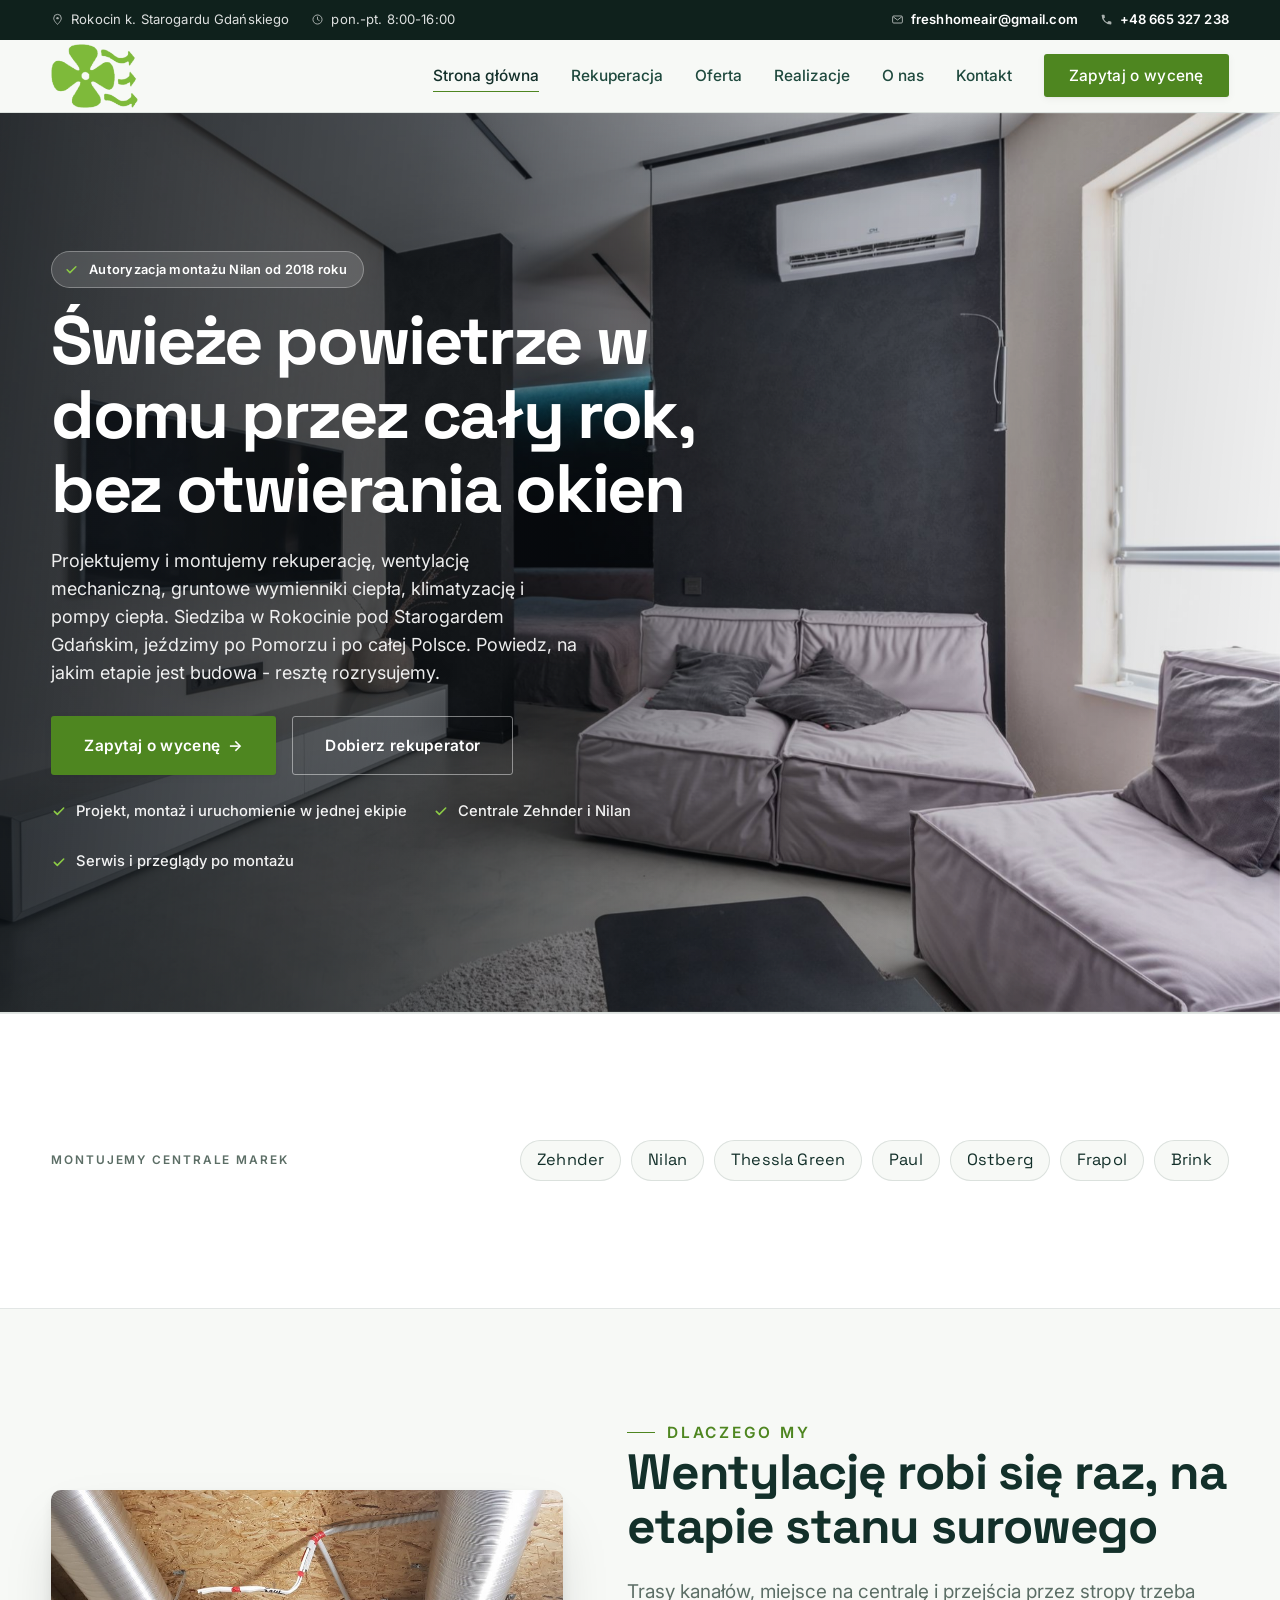
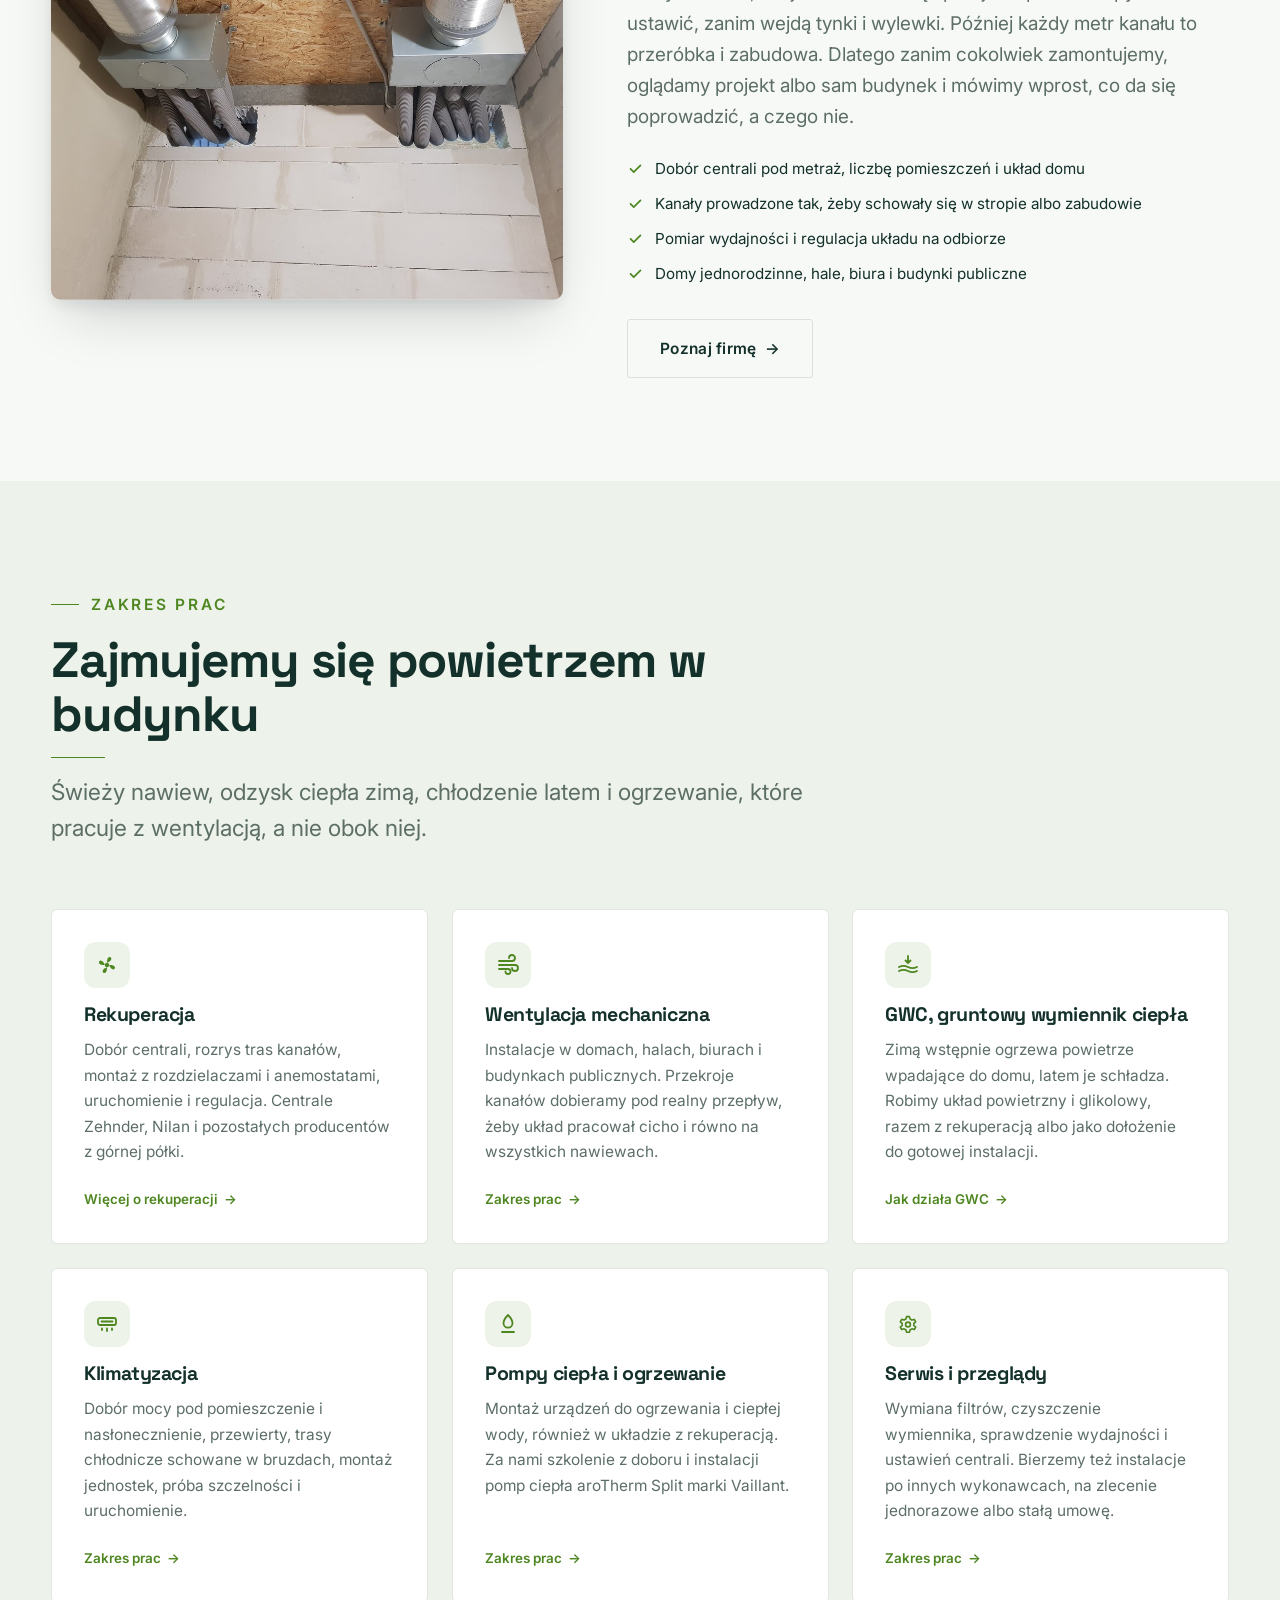
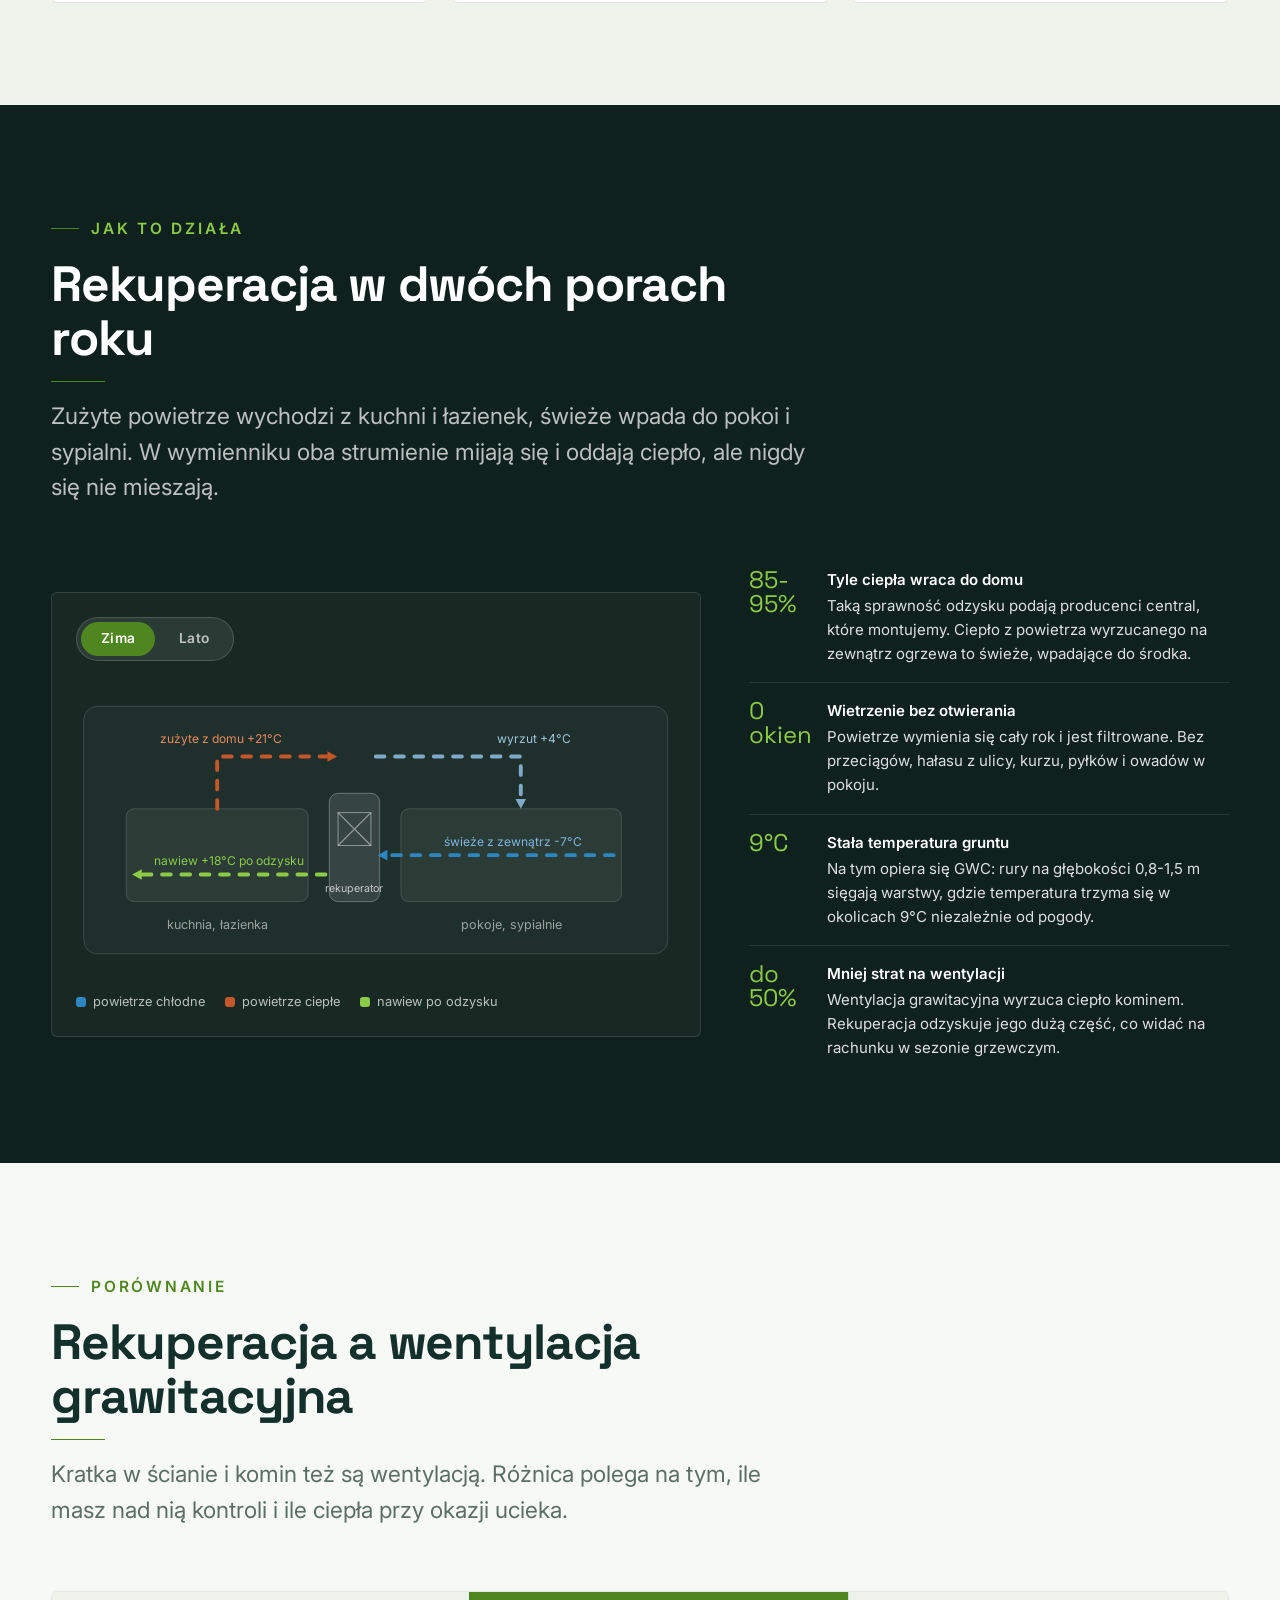
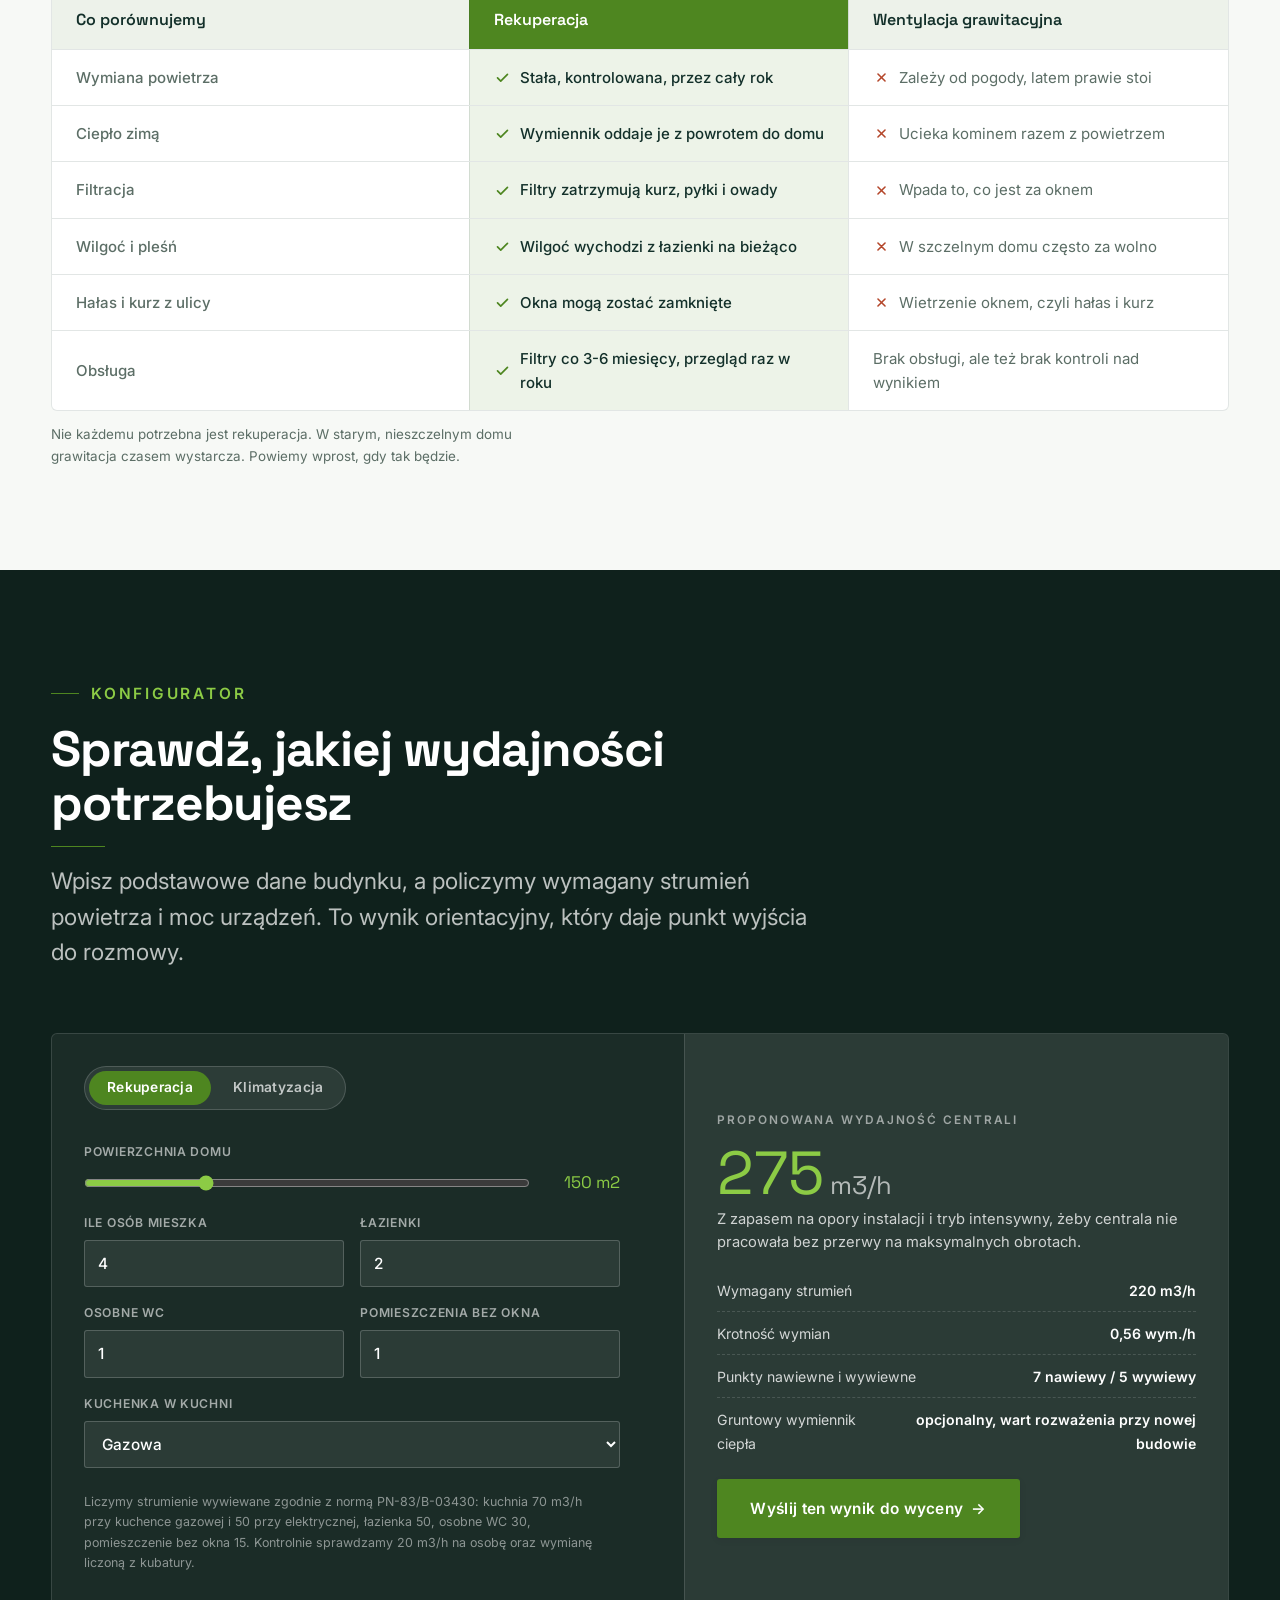
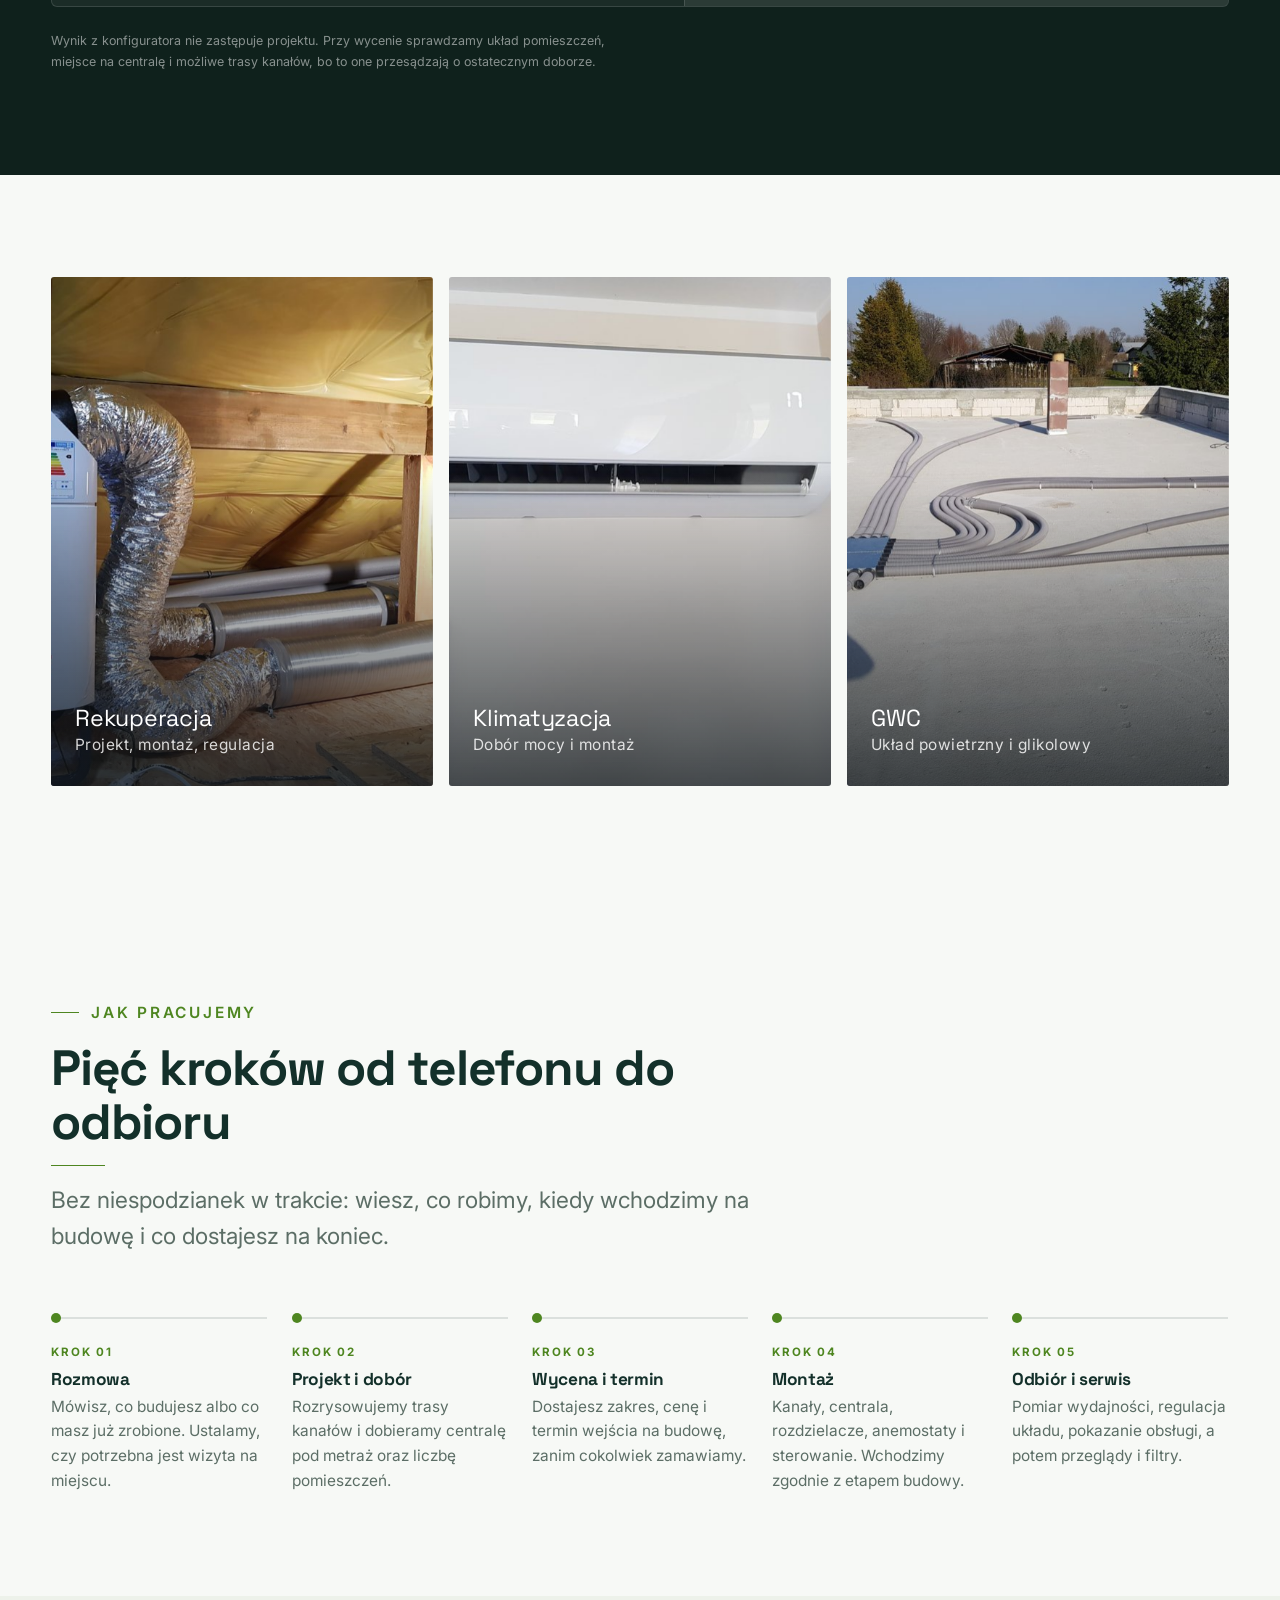
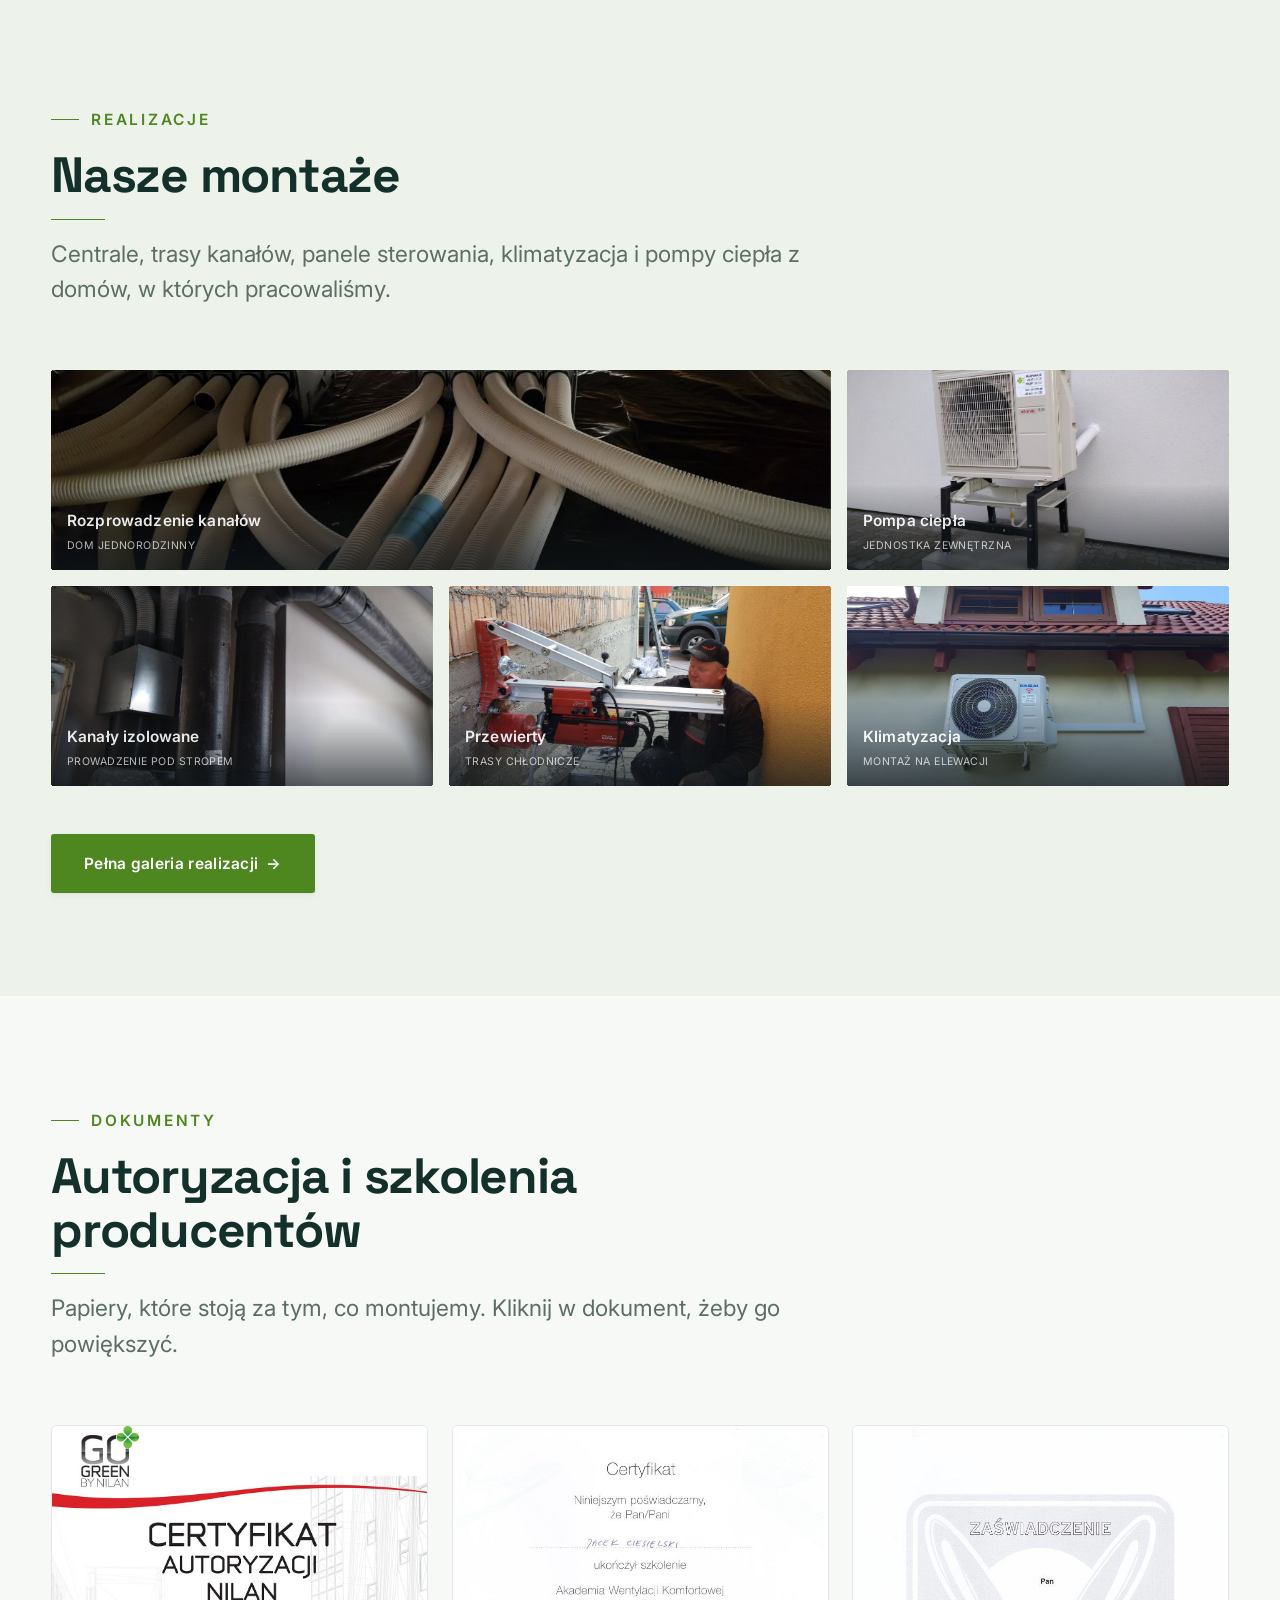
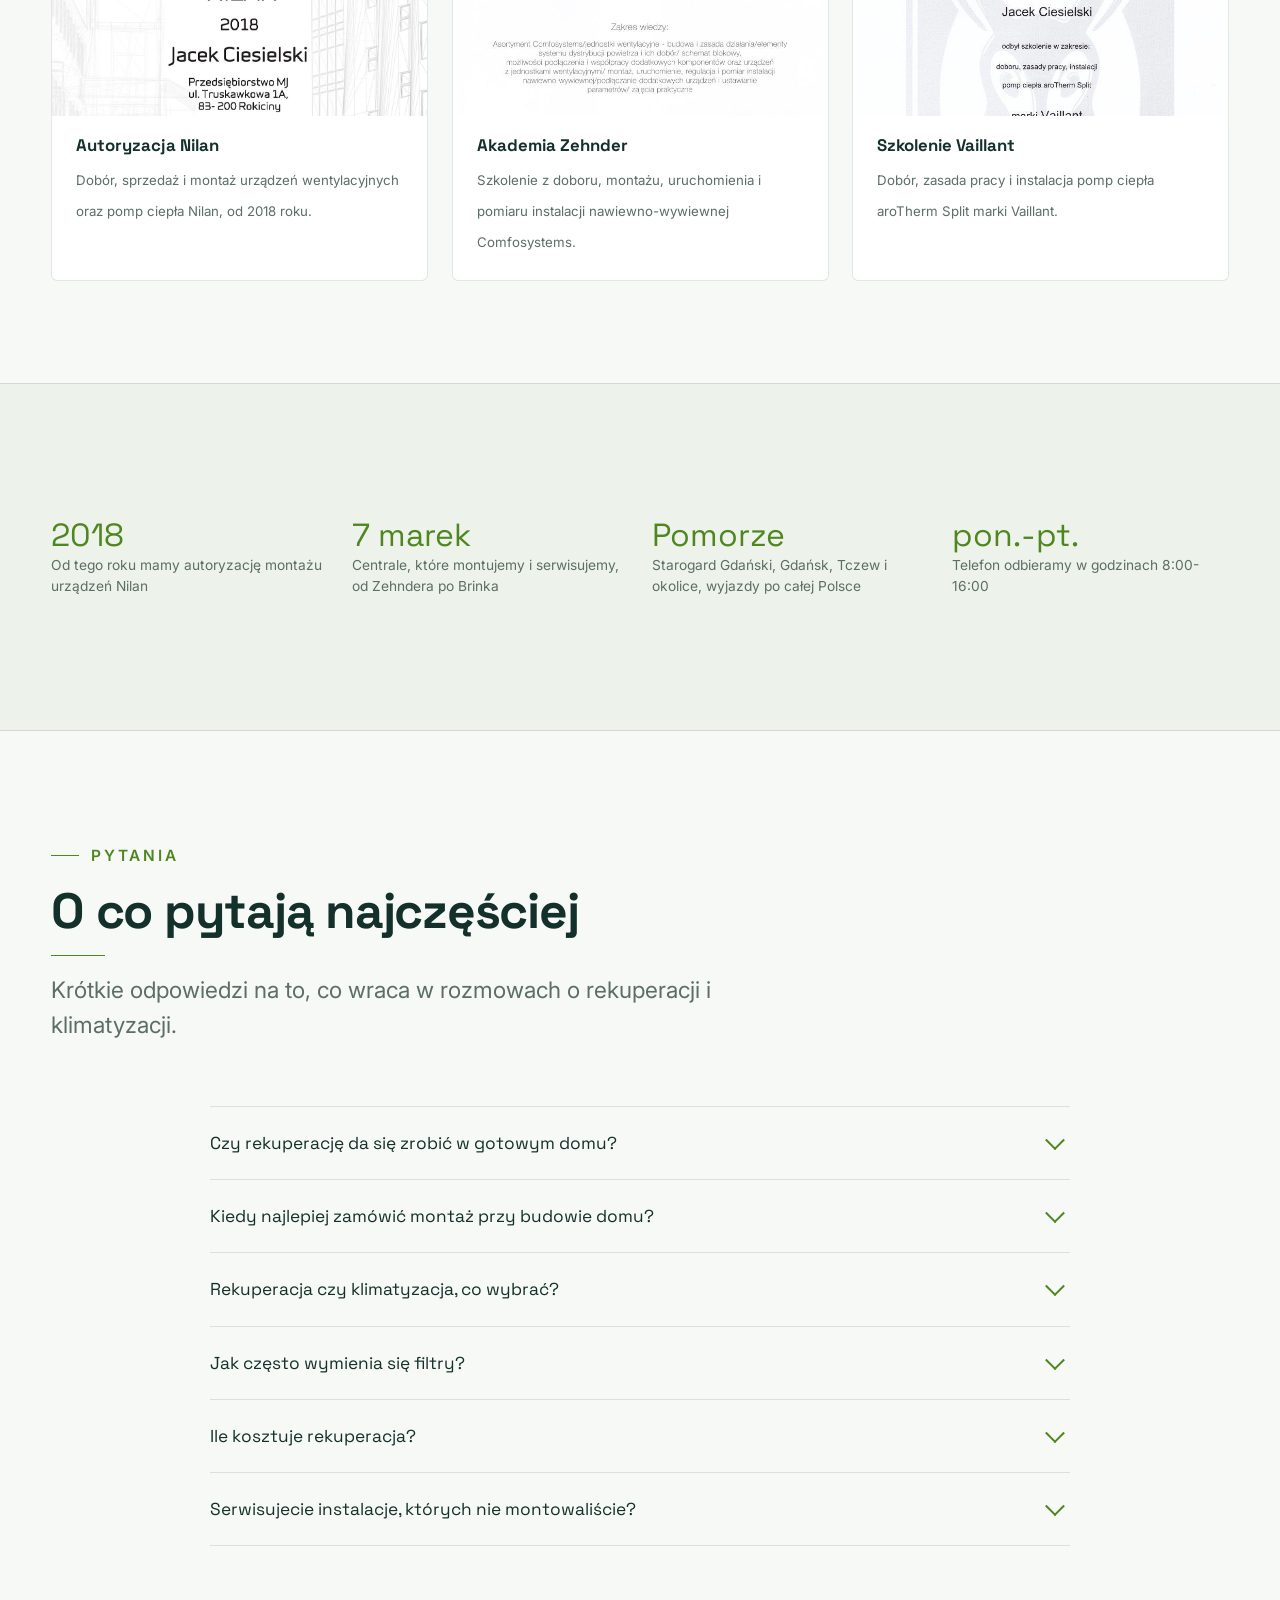
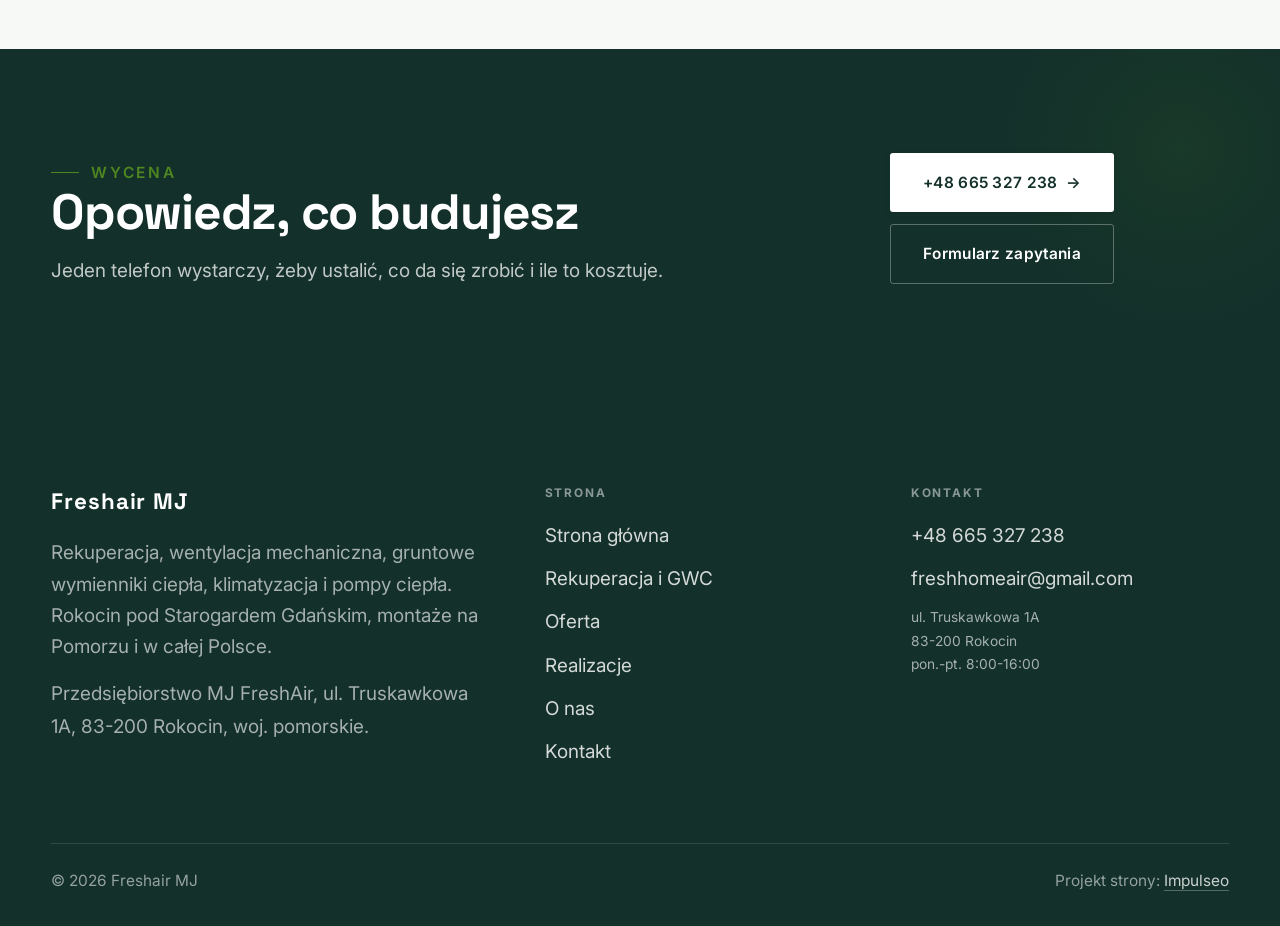
==== commit 8acfad27: "Stopka: podpis Impulseo z linkiem + poprawka znikajacego napisu w naglowku" ====
--- a/index.html
+++ b/index.html
@@ -570,7 +570,7 @@
     </div>
     <div class="foot-bot">
       <span>© <span data-year>2026</span> Freshair MJ</span>
-      <span>Projekt strony: Krzysztof Brzeziński</span>
+      <span>Projekt strony: <a class="foot-credit" href="https://impulseo.pl" target="_blank" rel="noopener">Impulseo</a></span>
     </div>
   </div>
 </footer>
--- a/assets/styles.css
+++ b/assets/styles.css
@@ -1,7 +1,7 @@
 /* ============================================================
    STOLBASZ — premium, architektoniczny B2B fit-out
    Jasna paleta, zero brązu. System wg premium-web-craft.
-   Projekt strony: Krzysztof Brzeziński
+   Projekt strony: Impulseo (impulseo.pl)
    ============================================================ */
 
 :root{
@@ -632,3 +632,64 @@
    zielonkawe - branża wentylacyjna czyta się na chłodno, terakota z auto-palety
    rozjeżdżała się z logo i z tematem powietrza. */
 :root{--accent:#4E8620;--accent-d:#3D6B18;--accent-soft:rgba(78,134,32,0.10);--paper:#F7F9F6;--paper-2:#EDF2EA;--paper-3:#E5EBE1;}
+
+/* === HERO-FIT (29.07.2026) — hero DOPASOWUJE SIĘ do wysokości okna =========================
+   Zgłoszenie K. 29.07: na jego laptopie przyciski CTA w hero były ucięte dolną krawędzią
+   (Modern House). Pomiar headless (1512x879 → realny widok 792 px): dolna krawędź CTA
+   wypadała 123 px POD ekranem. Nawet przy maksymalnym oknie (982) było -20 px.
+
+   DLACZEGO POPRZEDNI FIX NIE DZIAŁAŁ: 27.07 dołożyliśmy @media(max-height:820px) — próg.
+   Widok K. ma ~792-895 px, czyli TUŻ NAD progiem → reguła w ogóle się nie włączała.
+   Progi są kruche: każdy inny laptop/dok/pasek zakładek przesuwa granicę.
+
+   ROZWIĄZANIE: zero progów. Każdy rozmiar, który decyduje o wysokości hero (typografia,
+   odstępy, padding), dostaje `min(dotychczasowa-wartość, X svh)` — czyli na wysokim ekranie
+   nic się nie zmienia, a im niższe okno, tym płynniej mniejsze. Treści NIE ucinamy.
+
+   Doklejane na SAM KONIEC styles.css (po motion) → wygrywa kaskadę, nie rusza reguł w miejscu.
+   Weryfikacja: tools-retrofit/measure_fold.py (mierzy zapas pod CTA dla 720/800/879/982). */
+
+/* ---------- HERO KINOWY (strona główna, rodziny „editorial") ---------- */
+.hero-cine .wrap{padding-block:min(var(--space-8),4svh)}
+.hero-cine .eyebrow{margin-bottom:min(var(--space-5),2svh)}
+.hero-cine h1{font-size:min(clamp(2.9rem,2rem + 4.4vw,5.2rem),7.6svh);
+  margin-bottom:min(var(--space-5),2.4svh)}
+.hero-cine .lead{font-size:min(1.125rem,2.3svh);line-height:1.55;
+  margin-bottom:min(var(--space-7),3.2svh)}
+
+/* ---------- HERO FACHOWCY — wariant A (pełny ekran) ---------- */
+.hf-panel{padding-top:min(clamp(6.5rem,13vh,9rem),11svh);
+  padding-bottom:min(clamp(2.6rem,6vh,3.6rem),4svh)}
+.hf-title{font-size:min(clamp(2.3rem,1.6rem + 3.2vw,4.3rem),7svh);
+  margin-top:min(var(--space-4),1.8svh);margin-bottom:min(var(--space-4),1.8svh)}
+.hf-lead{font-size:min(1.18rem,2.3svh);line-height:1.5}
+.hf-phone{margin-top:min(var(--space-6),2.8svh);margin-bottom:min(var(--space-5),2.2svh)}
+.hf-phone-num{font-size:min(clamp(2rem,1.5rem + 2.4vw,3.05rem),5.2svh)}
+.hf-trust{margin-top:min(var(--space-6),2.6svh);padding-top:min(var(--space-4),1.6svh)}
+
+/* Telefon: tam liczy się czytelność, nie upychanie — skalowanie wysokością wyłączone,
+   bo przy 844 px wysokości ekranu svh-limity zaczęłyby zmniejszać tekst bez potrzeby. */
+@media(max-width:680px){
+  .hero-cine h1{font-size:clamp(1.9rem,1.15rem + 4.4vw,2.7rem)}
+  .hero-cine .lead{font-size:.98rem}
+  .hf-title{font-size:clamp(2.1rem,1.6rem + 3.2vw,3rem)}
+  .hf-lead{font-size:1rem}
+  .hf-phone-num{font-size:clamp(1.9rem,1.5rem + 2.4vw,2.5rem)}
+}
+/* === /HERO-FIT === */
+
+
+/* ====== IMPULSEO-FIX-20260731 ======================================================
+   1) PODPIS w stopce jest teraz linkiem do impulseo.pl - ma być widocznie klikalny.
+   2) ŻYWY NAGŁÓWEK: warstwa przenikających kadrów (.mt-hero-layer) miała z-index:1, więc
+      lądowała NAD przyciemnieniem hero, a w rodzinie „fachowcy" nawet nad panelem z tekstem
+      (.hf-panel nie miał własnego z-index). Efekt: przy zmianie zdjęcia napis znikał i wracał.
+      Teraz warstwa idzie tam, gdzie zdjęcie tła (z-index:-2), a treść nagłówka dostaje twardy
+      z-index:3. Zmieniają się WYŁĄCZNIE zdjęcia w tle - napis stoi nieruchomo.
+      (hero-cine celowo pominięte: tam img ma z-index:0 i układ był poprawny.) */
+.foot-bot a.foot-credit{color:rgba(255,255,255,.78);text-decoration:none;border-bottom:1px solid rgba(255,255,255,.28)}
+.foot-bot a.foot-credit:hover{color:#fff;border-bottom-color:#fff}
+.hero-fach > img.mt-hero-layer,.hero-gastro > img.mt-hero-layer,.hero-auto > img.mt-hero-layer,
+.hero-dom > img.mt-hero-layer,.hero-studio > img.mt-hero-layer{z-index:-2}
+.hf-panel,.hf-inner,.hd-panel,.hk-panel,.ha-inner,.hs-inner,.hg-inner{position:relative;z-index:3}
+/* ====== koniec IMPULSEO-FIX-20260731 ====== */
